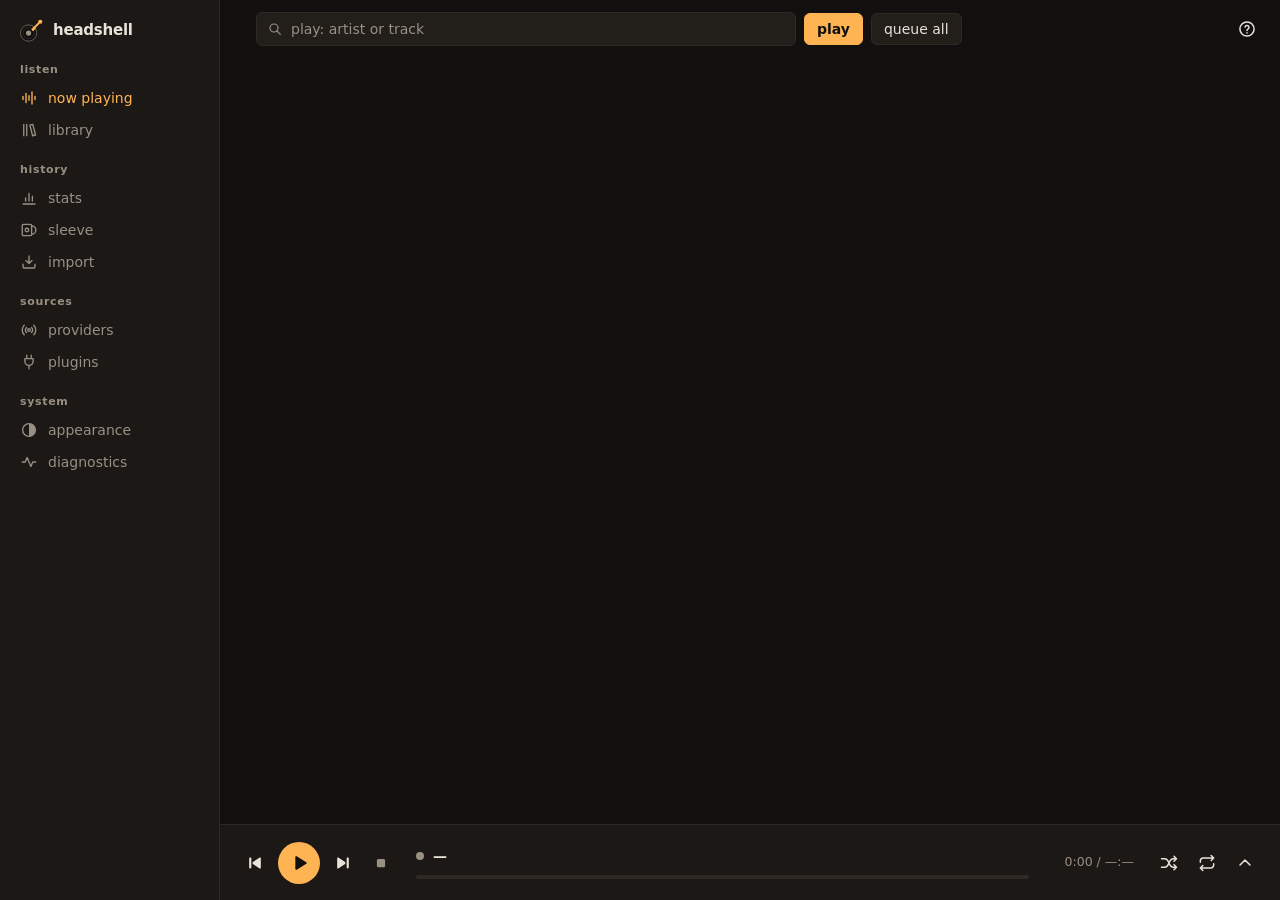
==== crates/headshell/ui/index.html @ f89d3288 "D-080: play from a chosen provider, suggestions while typing, a menu for every song Only local files" ====
<!doctype html>
<html lang="en">
  <head>
    <meta charset="utf-8" />
    <meta name="viewport" content="width=device-width, initial-scale=1" />
    <title>headshell</title>
    <link rel="stylesheet" href="style.css" />
    <!-- The selected theme's CSS is written here (app.js). It comes **after**
         `style.css` so that its `:root` tokens override those. If empty, the
         default theme applies. -->
    <style id="themeCss"></style>
  </head>
  <!-- D-037/2: the class names here are **part of the contract**. A theme
       can target them; they are not renamed without notice. Adding a new
       class is free; removing an existing one or changing its meaning bumps
       the `api` version (see the `style.css` header, `src/theme.rs`).
       D-072's new skeleton did not remove a single contract class or change
       its meaning. Names and text are both in English (D-036, D-073). -->
  <body class="app">
    <!-- The icon set. Drawings, not emoji: emoji are drawn with the engine's
         colour font and do not take the theme's colour (⏯ was orange in the
         light theme too). The icons are painted with `currentColor`;
         `ui_contract.rs` checks that every icon used is defined here. -->
    <svg class="sprite" aria-hidden="true" focusable="false">
      <symbol id="i-play" viewBox="0 0 24 24">
        <path fill="currentColor" stroke="none" d="M8 5.6v12.8a1 1 0 0 0 1.52.85l10.4-6.4a1 1 0 0 0 0-1.7L9.52 4.75A1 1 0 0 0 8 5.6z" />
      </symbol>
      <symbol id="i-pause" viewBox="0 0 24 24">
        <rect fill="currentColor" stroke="none" x="6.5" y="5" width="4" height="14" rx="1.2" />
        <rect fill="currentColor" stroke="none" x="13.5" y="5" width="4" height="14" rx="1.2" />
      </symbol>
      <symbol id="i-prev" viewBox="0 0 24 24">
        <rect fill="currentColor" stroke="none" x="5" y="5.5" width="2.6" height="13" rx="1" />
        <path fill="currentColor" stroke="none" d="M19 6.3v11.4a.9.9 0 0 1-1.38.76L9.9 13.6a1.9 1.9 0 0 1 0-3.2l7.72-4.86A.9.9 0 0 1 19 6.3z" />
      </symbol>
      <symbol id="i-next" viewBox="0 0 24 24">
        <rect fill="currentColor" stroke="none" x="16.4" y="5.5" width="2.6" height="13" rx="1" />
        <path fill="currentColor" stroke="none" d="M5 6.3v11.4a.9.9 0 0 0 1.38.76l7.72-4.86a1.9 1.9 0 0 0 0-3.2L6.38 5.54A.9.9 0 0 0 5 6.3z" />
      </symbol>
      <symbol id="i-stop" viewBox="0 0 24 24">
        <rect fill="currentColor" stroke="none" x="6.5" y="6.5" width="11" height="11" rx="2" />
      </symbol>
      <symbol id="i-shuffle" viewBox="0 0 24 24">
        <path d="M3 7h4c1.7 0 2.7.9 3.6 2.3l2.8 5.4c.9 1.4 1.9 2.3 3.6 2.3H21M3 17h4c1.7 0 2.7-.9 3.6-2.3l2.8-5.4c.9-1.4 1.9-2.3 3.6-2.3H21M18 4l3 3-3 3M18 14l3 3-3 3" />
      </symbol>
      <symbol id="i-repeat" viewBox="0 0 24 24">
        <path d="M4 11V9.5A3.5 3.5 0 0 1 7.5 6H20M17 3l3 3-3 3M20 13v1.5a3.5 3.5 0 0 1-3.5 3.5H4M7 21l-3-3 3-3" />
      </symbol>
      <symbol id="i-repeat-one" viewBox="0 0 24 24">
        <path d="M4 11V9.5A3.5 3.5 0 0 1 7.5 6H20M17 3l3 3-3 3M20 13v1.5a3.5 3.5 0 0 1-3.5 3.5H4M7 21l-3-3 3-3M11 10.4l1.4-1.1v5.4" />
      </symbol>
      <symbol id="i-search" viewBox="0 0 24 24">
        <circle cx="10.5" cy="10.5" r="6" />
        <path d="m15 15 5 5" />
      </symbol>
      <symbol id="i-now" viewBox="0 0 24 24">
        <path d="M4 10v4M8 6v12M12 9v6M16 4v16M20 10v4" />
      </symbol>
      <symbol id="i-library" viewBox="0 0 24 24">
        <path d="M5 4.5v15M9 4.5v15M13.2 5.4l3.9-1 3.6 14.3-3.9 1z" />
      </symbol>
      <symbol id="i-stats" viewBox="0 0 24 24">
        <path d="M4 20h16M7.5 16v-4M12 16V6M16.5 16V9.5" />
      </symbol>
      <symbol id="i-sleeve" viewBox="0 0 24 24">
        <rect x="3" y="4.5" width="12.5" height="15" rx="1.5" />
        <path d="M15.5 6.4a5.6 5.6 0 0 1 0 11.2" />
        <circle cx="9.25" cy="12" r="2.4" />
      </symbol>
      <symbol id="i-import" viewBox="0 0 24 24">
        <path d="M12 4v10M8 10l4 4 4-4M4 15v2.5A2.5 2.5 0 0 0 6.5 20h11a2.5 2.5 0 0 0 2.5-2.5V15" />
      </symbol>
      <symbol id="i-providers" viewBox="0 0 24 24">
        <circle cx="12" cy="12" r="1.8" />
        <path d="M8.6 15.4a4.8 4.8 0 0 1 0-6.8M15.4 8.6a4.8 4.8 0 0 1 0 6.8M5.6 18.4a9 9 0 0 1 0-12.8M18.4 5.6a9 9 0 0 1 0 12.8" />
      </symbol>
      <symbol id="i-plugins" viewBox="0 0 24 24">
        <path d="M9 3v4.5M15 3v4.5M6.5 7.5h11V11a5.5 5.5 0 0 1-11 0zM12 16.5V21" />
      </symbol>
      <symbol id="i-theme" viewBox="0 0 24 24">
        <circle cx="12" cy="12" r="8.5" />
        <path fill="currentColor" stroke="none" d="M12 3.5a8.5 8.5 0 0 1 0 17z" />
      </symbol>
      <symbol id="i-diag" viewBox="0 0 24 24">
        <path d="M3 12h4l2.5-6 5 12 2.5-6h4" />
      </symbol>
      <symbol id="i-help" viewBox="0 0 24 24">
        <circle cx="12" cy="12" r="8.5" />
        <path d="M9.7 9.5a2.4 2.4 0 0 1 4.7.6c0 1.6-2.4 2.1-2.4 3.8M12 16.6v.3" />
      </symbol>
      <symbol id="i-close" viewBox="0 0 24 24">
        <path d="M6.5 6.5l11 11M17.5 6.5l-11 11" />
      </symbol>
      <symbol id="i-chevron" viewBox="0 0 24 24">
        <path d="M6 14.5l6-6 6 6" />
      </symbol>
      <symbol id="i-copy" viewBox="0 0 24 24">
        <rect x="8.5" y="8.5" width="11" height="11" rx="2" />
        <path d="M15.5 8.5V6.5a2 2 0 0 0-2-2h-7a2 2 0 0 0-2 2v7a2 2 0 0 0 2 2h2" />
      </symbol>
      <symbol id="i-check" viewBox="0 0 24 24">
        <path d="m5 12.5 4.5 4.5L19 7.5" />
      </symbol>
      <symbol id="i-refresh" viewBox="0 0 24 24">
        <path d="M19.5 12a7.5 7.5 0 1 1-2.2-5.3M19.5 4v4.5H15" />
      </symbol>
      <symbol id="i-expand" viewBox="0 0 24 24">
        <path d="M14 4h6v6M20 4l-6.5 6.5M10 20H4v-6M4 20l6.5-6.5" />
      </symbol>
      <symbol id="i-collapse" viewBox="0 0 24 24">
        <path d="M19.5 9.5h-5v-5M14.5 9.5 20.5 3.5M4.5 14.5h5v5M9.5 14.5 3.5 20.5" />
      </symbol>
      <symbol id="i-archive" viewBox="0 0 24 24">
        <rect x="3.5" y="4.5" width="17" height="4" rx="1" />
        <path d="M5 8.5v9.5A1.5 1.5 0 0 0 6.5 19.5h11A1.5 1.5 0 0 0 19 18V8.5M10 12.5h4" />
      </symbol>
    </svg>

    <!-- ————————————————— sidebar
         The groups are the layers of the listening identity: playing,
         history, where the sound comes from, the app itself. A new
         capability is not a new flat tab but a new row in a group (Phase 4's
         rooms go under "listen"). -->
    <nav class="sidebar" aria-label="sections">
      <div class="brand">
        <!-- A simplified form of the app icon (`icons/icon.svg`): a record and
             a tonearm. The parts take the theme's colour. -->
        <svg class="brand-mark" viewBox="0 0 32 32" aria-hidden="true">
          <circle class="brand-disc" cx="13" cy="18.5" r="10" />
          <circle class="brand-groove" cx="13" cy="18.5" r="6.8" />
          <circle class="brand-label" cx="13" cy="18.5" r="3.2" />
          <path class="brand-arm" d="M27.2 4.8 20 12" />
          <circle class="brand-pivot" cx="27.4" cy="4.6" r="2.6" />
          <rect class="brand-head" x="17.6" y="10.6" width="3.2" height="5.4" rx="1" transform="rotate(45 19.2 13.3)" />
        </svg>
        <span class="brand-word">headshell</span>
      </div>

      <div id="navList" class="nav-list">
        <span id="navPill" class="nav-pill" aria-hidden="true" hidden></span>

        <div class="nav-group" role="group" aria-labelledby="navGroupListen">
          <p id="navGroupListen" class="nav-group-title">listen</p>
          <button class="nav" data-panel="now" aria-current="true" title="now playing (Ctrl+1)">
            <svg class="icon" aria-hidden="true"><use href="#i-now" /></svg><span class="nav-label">now playing</span>
          </button>
          <button class="nav" data-panel="library" title="library (Ctrl+2)">
            <svg class="icon" aria-hidden="true"><use href="#i-library" /></svg><span class="nav-label">library</span>
          </button>
        </div>

        <div class="nav-group" role="group" aria-labelledby="navGroupHistory">
          <p id="navGroupHistory" class="nav-group-title">history</p>
          <button class="nav" data-panel="stats" title="stats (Ctrl+3)">
            <svg class="icon" aria-hidden="true"><use href="#i-stats" /></svg><span class="nav-label">stats</span>
          </button>
          <button class="nav" data-panel="sleeve" title="sleeve card (Ctrl+4)">
            <svg class="icon" aria-hidden="true"><use href="#i-sleeve" /></svg><span class="nav-label">sleeve</span>
          </button>
          <button class="nav" data-panel="import" title="import (Ctrl+5)">
            <svg class="icon" aria-hidden="true"><use href="#i-import" /></svg><span class="nav-label">import</span>
          </button>
        </div>

        <div class="nav-group" role="group" aria-labelledby="navGroupSources">
          <p id="navGroupSources" class="nav-group-title">sources</p>
          <button class="nav" data-panel="providers" title="providers (Ctrl+6)">
            <svg class="icon" aria-hidden="true"><use href="#i-providers" /></svg><span class="nav-label">providers</span>
          </button>
          <button class="nav" data-panel="plugins" title="plugins (Ctrl+7)">
            <svg class="icon" aria-hidden="true"><use href="#i-plugins" /></svg><span class="nav-label">plugins</span>
            <span id="navPluginBadge" class="nav-badge" hidden></span>
          </button>
        </div>

        <div class="nav-group" role="group" aria-labelledby="navGroupSystem">
          <p id="navGroupSystem" class="nav-group-title">system</p>
          <button class="nav" data-panel="theme" title="appearance (Ctrl+8)">
            <svg class="icon" aria-hidden="true"><use href="#i-theme" /></svg><span class="nav-label">appearance</span>
          </button>
          <button class="nav" data-panel="diag" title="diagnostics (Ctrl+9)">
            <svg class="icon" aria-hidden="true"><use href="#i-diag" /></svg><span class="nav-label">diagnostics</span>
          </button>
        </div>
      </div>

      <p class="sidebar-foot"><span id="appVersion"></span></p>
    </nav>

    <div id="mainColumn" class="main">
      <header class="topbar">
        <form id="playForm" class="play-form" role="search">
          <label class="field">
            <svg class="icon" aria-hidden="true"><use href="#i-search" /></svg>
            <input
              id="playQuery"
              type="search"
              role="combobox"
              placeholder="play: artist or track"
              aria-label="track or artist to play"
              aria-autocomplete="list"
              aria-expanded="false"
              aria-controls="suggest"
              autocomplete="off"
              spellcheck="false"
            />
          </label>
          <button type="submit" class="primary">play</button>
          <button id="btnPlayAll" type="button" title="queue every matching track (Shift+Enter)">queue all</button>
          <!-- What the play box offers while it is typed in (D-080): the
               chosen provider's tracks whose title begins with the text, then
               the artists, then the rest; when it has nothing, the others'
               answers under their names. Filled by `app.js`. -->
          <div id="suggest" class="suggest" role="listbox" aria-label="suggestions" hidden></div>
        </form>
        <span id="busy" class="busy" role="status" hidden></span>
        <button id="btnHelp" class="icon-button" type="button" title="keyboard shortcuts (?)" aria-label="keyboard shortcuts">
          <svg class="icon" aria-hidden="true"><use href="#i-help" /></svg>
        </button>
      </header>

      <main id="content" class="content">
        <!-- ————————————————— library -->
        <section id="panel-library" class="panel" aria-labelledby="titleLibrary" hidden>
          <header class="panel-head">
            <h1 id="titleLibrary" class="panel-title">library</h1>
            <p class="panel-lede">
              Searches your listening history: imported exports and what was played here. The
              count is the number of counted listens — the same calculation as in the stats.
            </p>
          </header>
          <form id="searchForm" class="row">
            <label class="field grow">
              <svg class="icon" aria-hidden="true"><use href="#i-search" /></svg>
              <input
                id="searchQuery"
                type="search"
                placeholder="artist, track, album"
                aria-label="search the library"
                autocomplete="off"
              />
            </label>
            <button type="submit">search</button>
            <button id="btnSearchPlayAll" type="button" hidden>queue all</button>
          </form>
          <p id="searchIdle" class="empty">Type an artist, a track or an album and press Enter.</p>
          <p id="searchCount" class="hint" hidden></p>
          <table id="searchResult" class="table" hidden>
            <thead>
              <tr>
                <th>track</th>
                <th>artist</th>
                <th>album</th>
                <th class="num">listens</th>
                <th class="num">time</th>
                <th><span class="visually-hidden">action</span></th>
              </tr>
            </thead>
            <tbody></tbody>
          </table>
          <p id="searchEmpty" class="empty" hidden></p>
        </section>

        <!-- ————————————————— stats -->
        <section id="panel-stats" class="panel" aria-labelledby="titleStats" hidden>
          <header class="panel-head">
            <h1 id="titleStats" class="panel-title">stats</h1>
            <p class="panel-lede">
              All computed from raw listen records. Clicking a year's bar narrows it down to
              that year.
            </p>
            <div class="panel-actions">
              <label class="inline-label">rows
                <select id="statsTop" aria-label="how many rows in lists">
                  <option value="10">10</option>
                  <option value="25">25</option>
                  <option value="50">50</option>
                  <option value="100">100</option>
                </select>
              </label>
              <button id="btnStatsRefresh" type="button" title="recompute">
                <svg class="icon" aria-hidden="true"><use href="#i-refresh" /></svg><span>refresh</span>
              </button>
            </div>
          </header>

          <p id="statsScope" class="scope"></p>
          <div id="statsSummary" class="summary"></div>
          <p id="statsEmpty" class="empty" hidden>
            No listens to count. First give an export archive in <b>import</b>, or play
            something.
          </p>
          <p id="statsNotes" class="hint"></p>

          <div id="statsYearsBlock" hidden>
            <h2 class="section-title">by year</h2>
            <div id="statsYears" class="years" role="group" aria-label="year selection"></div>
          </div>

          <div id="statsLists" class="two-col">
            <div>
              <h3>artists</h3>
              <ol id="statsArtists" class="ranking"></ol>
            </div>
            <div>
              <h3>tracks</h3>
              <ol id="statsTracks" class="ranking"></ol>
            </div>
            <div>
              <h3>albums</h3>
              <ol id="statsAlbums" class="ranking"></ol>
            </div>
          </div>
        </section>

        <!-- ————————————————— sleeve (Phase 0.5)
             It used to live under the statistics. The project's distribution
             hook (D-004) deserves a row of its own. -->
        <section id="panel-sleeve" class="panel" aria-labelledby="titleSleeve" hidden>
          <header class="panel-head">
            <h1 id="titleSleeve" class="panel-title">sleeve</h1>
            <p class="panel-lede">
              A shareable listening card — with all of your history, which the provider's
              12-month year-end card cannot see.
            </p>
          </header>
          <form id="sleeveForm" class="row">
            <label class="inline-label">year
              <input id="sleeveYear" type="number" min="1900" max="2999" placeholder="all" />
            </label>
            <div class="segmented" role="radiogroup" aria-label="format">
              <span class="segmented-thumb" aria-hidden="true"></span>
              <button type="button" role="radio" class="segment" data-format="square" aria-checked="true">square</button>
              <button type="button" role="radio" class="segment" data-format="story" aria-checked="false">story</button>
            </div>
            <button type="submit">preview</button>
            <button id="btnSleeveSave" type="button" class="primary" disabled>save as…</button>
          </form>
          <div id="sleeveStage" class="card-stage">
            <div id="sleevePreview" class="card-preview" hidden></div>
            <p id="sleeveEmpty" class="empty">Press <b>preview</b> to see the card.</p>
          </div>
          <p class="hint">
            The core's own renderer produces the card; the saved file is the same as what
            you see on screen. The extension decides the format: <code>.png</code> or <code>.svg</code>.
          </p>
        </section>

        <!-- ————————————————— import -->
        <section id="panel-import" class="panel" aria-labelledby="titleImport" hidden>
          <header class="panel-head">
            <h1 id="titleImport" class="panel-title">import</h1>
            <p class="panel-lede">
              History comes not from an API but <b>from export files</b> — the right to data portability
              cannot be restricted by terms of service. Giving the same archive twice does no
              harm — duplicate records are counted and skipped.
            </p>
          </header>
          <div id="dropzone" class="dropzone">
            <svg class="dropzone-icon" aria-hidden="true"><use href="#i-archive" /></svg>
            <p class="dropzone-title">Drop the export archive onto the window</p>
            <p class="hint">
              a zip or an extracted directory · today Spotify's export can be read (extended
              streaming history and account data)
            </p>
            <form id="importForm" class="row">
              <input
                id="importPath"
                type="text"
                class="grow"
                placeholder="/path/my_spotify_data.zip"
                aria-label="path of the export archive"
              />
              <button id="btnImportPick" type="button">choose a file…</button>
              <button type="submit" class="primary">import</button>
            </form>
          </div>

          <div id="importReport" hidden>
            <h2 class="section-title">last import</h2>
            <p id="importSource" class="scope"></p>
            <div id="importSummary" class="summary"></div>
            <h3>identity chain</h3>
            <div id="importChain" class="chain"></div>
            <p id="importSkipped" class="hint" hidden></p>
            <details id="importRaw" class="fold">
              <summary>raw report</summary>
              <pre id="importResult" class="block"></pre>
            </details>
          </div>
        </section>

        <!-- ————————————————— providers -->
        <section id="panel-providers" class="panel" aria-labelledby="titleProviders" hidden>
          <header class="panel-head">
            <h1 id="titleProviders" class="panel-title">providers</h1>
            <p class="panel-lede">
              Where the sound comes from. They all play into the same queue, and every play is
              written to the same history.
            </p>
            <div class="panel-actions">
              <button id="btnScanStale" type="button">scan only if changed</button>
              <button id="btnScan" type="button">scan</button>
            </div>
          </header>

          <!-- Where the play box searches first (D-080); the others are asked
               only when it finds nothing. -->
          <div class="card play-from">
            <h2 class="section-title">play from</h2>
            <p class="hint">
              The play box and its suggestions search here first; the others are asked only when
              nothing is found here, and their results are named.
            </p>
            <div id="playFromList" class="play-from-list" role="radiogroup" aria-label="play from">
              <span id="playFromPill" class="play-from-pill" aria-hidden="true" hidden></span>
            </div>
            <p id="playFromMissing" class="warn-note" hidden></p>
          </div>

          <div class="card">
            <h2 class="section-title">local directories</h2>
            <ul id="musicDirs" class="paths"></ul>
            <p class="hint">
              <code>HEADSHELL_MUSIC_DIRS</code> (an environment variable) sets them. Files re-tagged in
              place are only picked up when a plain <b>scan</b> runs.
            </p>
          </div>

          <h2 class="section-title">registered providers</h2>
          <table id="providerTable" class="table">
            <thead>
              <tr><th>name</th><th>capabilities</th><th>state</th><th><span class="visually-hidden">action</span></th></tr>
            </thead>
            <tbody></tbody>
          </table>
          <p id="providerEmpty" class="empty" hidden>
            No registered providers. Set <code>HEADSHELL_MUSIC_DIRS</code> for local files,
            add a server below for a remote library, or install a plugin from the <b>plugins</b>
            catalog.
          </p>

          <h2 class="section-title">servers</h2>
          <table id="serverTable" class="table">
            <thead>
              <tr><th>name</th><th>type</th><th>address</th><th>user</th><th><span class="visually-hidden">action</span></th></tr>
            </thead>
            <tbody></tbody>
          </table>
          <p id="serverEmpty" class="empty" hidden>No registered servers.</p>

          <details class="fold">
            <summary>add a server</summary>
            <form id="serverForm" class="grid">
              <label>type
                <select id="serverKind">
                  <option value="subsonic">subsonic</option>
                  <option value="jellyfin">jellyfin</option>
                </select>
              </label>
              <label>address <input id="serverUrl" type="url" placeholder="https://music.home" required /></label>
              <label>user <input id="serverUser" type="text" required /></label>
              <label>password <input id="serverPassword" type="password" /></label>
              <label>api key (jellyfin) <input id="serverApiKey" type="password" /></label>
              <label>name (derived from the address if empty) <input id="serverName" type="text" /></label>
              <label class="check"><input id="serverVerify" type="checkbox" checked /> connect and verify before saving</label>
              <button type="submit" class="primary">add</button>
            </form>
          </details>
        </section>

        <!-- ————————————————— plugins (Phase 2, D-069, D-071) -->
        <section id="panel-plugins" class="panel" aria-labelledby="titlePlugins" hidden>
          <header class="panel-head">
            <h1 id="titlePlugins" class="panel-title">plugins</h1>
            <p class="panel-lede">
              Written in JavaScript and run in the engine inside the app; you do not need to
              install any runtime.
            </p>
          </header>

          <div class="segmented tabs" role="tablist" aria-label="plugin view">
            <span class="segmented-thumb" aria-hidden="true"></span>
            <button id="tabInstalled" type="button" role="tab" class="segment" aria-selected="true" aria-controls="pluginsInstalled">installed</button>
            <button id="tabCatalog" type="button" role="tab" class="segment" aria-selected="false" aria-controls="pluginsCatalog">catalog</button>
            <button id="tabSecrets" type="button" role="tab" class="segment" aria-selected="false" aria-controls="pluginsSecrets">secrets</button>
          </div>

          <div id="pluginsInstalled" class="tab-panel" role="tabpanel" aria-labelledby="tabInstalled">
            <div class="row">
              <button id="btnPluginReload" type="button">
                <svg class="icon" aria-hidden="true"><use href="#i-refresh" /></svg><span>refresh the list</span>
              </button>
              <span id="pluginSummary" class="hint"></span>
            </div>
            <p id="pluginEnforce" class="warn-note" hidden>
              <b>Permissions are not enforced.</b> The listed permissions are the ones the plugin <i>declares</i>
              — the core does not technically restrict them (D-040). Consent is given to
              plugins you trust.
            </p>
            <p id="pluginEnforced" class="note" hidden>
              <b>Permissions are enforced.</b> The plugin can only connect to the hosts it declares
              and cannot access the file system (D-069). The tools on the <b>engine</b> line
              (like yt-dlp) are separate programs and are outside this boundary.
            </p>
            <ul id="pluginList" class="plugins"></ul>
            <p id="pluginEmpty" class="empty" hidden>
              No plugins installed. You can install them from the <b>catalog</b>. A plugin installed by hand
              goes into the <code>plugins/</code> folder of the data directory; its path is in the environment block under
              <b>diagnostics</b>.
            </p>
          </div>

          <div id="pluginsCatalog" class="tab-panel" role="tabpanel" aria-labelledby="tabCatalog" hidden>
            <p class="note">
              Plugins come from the <code>headshell/plugins</code> repository. The catalog is only read when you
              ask; every file is verified with its sha256, and an installed plugin <b>awaits
              consent</b>. An update never overwrites a plugin installed or changed
              by hand.
            </p>
            <div class="row">
              <button id="btnCatalogLoad" type="button" class="primary">fetch the catalog</button>
              <button id="btnCatalogUpdateAll" type="button">update all</button>
              <span id="catalogSummary" class="hint"></span>
            </div>
            <p id="catalogDelisted" class="warn-note" hidden></p>
            <ul id="catalogList" class="plugins"></ul>
          </div>

          <div id="pluginsSecrets" class="tab-panel" role="tabpanel" aria-labelledby="tabSecrets" hidden>
            <p class="note">
              Keys used by the plugins and the core (API keys, tokens, cookies).
              The list only carries <b>names</b> — values are never read back (D-042).
              The namespace is the plugin's name (<code>ytmusic</code>) or a link of the core
              (<code>identity:acoustid</code>).
            </p>
            <table id="secretTable" class="table">
              <thead>
                <tr><th>namespace</th><th>key</th><th><span class="visually-hidden">action</span></th></tr>
              </thead>
              <tbody></tbody>
            </table>
            <p id="secretEmpty" class="empty" hidden>No secrets stored.</p>
            <form id="secretForm" class="row">
              <input id="secretNamespace" type="text" placeholder="namespace (e.g. identity:acoustid)" aria-label="secret namespace" required />
              <input id="secretKey" type="text" placeholder="key (e.g. api_key)" aria-label="secret key" required />
              <input id="secretValue" type="password" placeholder="value" aria-label="secret value" required />
              <button type="submit" class="primary">save</button>
            </form>
          </div>
        </section>

        <!-- ————————————————— appearance -->
        <section id="panel-theme" class="panel" aria-labelledby="titleTheme" hidden>
          <header class="panel-head">
            <h1 id="titleTheme" class="panel-title">appearance</h1>
            <p class="panel-lede">
              Themes only change the look: colour, corner radius, motion duration. They
              cannot access data or run scripts.
            </p>
            <div class="panel-actions">
              <button id="btnThemeReload" type="button">
                <svg class="icon" aria-hidden="true"><use href="#i-refresh" /></svg><span>refresh the list</span>
              </button>
            </div>
          </header>

          <ul id="themeList" class="themes"></ul>

          <h2 class="section-title">writing a theme</h2>
          <p class="hint">
            A theme is a directory with <b>theme.json</b> and <b>theme.css</b> in it. Put it in the path
            below and press <b>refresh the list</b> — no need to close the app. The
            guaranteed surface is only <b>:root</b> and its <b>--headshell-*</b> tokens; themes that go
            beyond it are loaded, but flagged <i>extended</i> in the list.
          </p>
          <pre id="themeDir" class="block"></pre>

          <h2 class="section-title">themes that could not be loaded</h2>
          <ul id="themeRejected" class="rejected"></ul>
          <p id="themeRejectedEmpty" class="empty">No rejected themes.</p>
        </section>

        <!-- ————————————————— diagnostics -->
        <section id="panel-diag" class="panel" aria-labelledby="titleDiag" hidden>
          <header class="panel-head">
            <h1 id="titleDiag" class="panel-title">diagnostics</h1>
            <p class="panel-lede">
              When something goes wrong, this is where you see at which stage it stopped. When
              reporting a problem, paste the last run's block as it is.
            </p>
          </header>

          <h2 class="section-title">last run</h2>
          <div class="row">
            <button id="btnDiag" type="button">
              <svg class="icon" aria-hidden="true"><use href="#i-refresh" /></svg><span>refresh</span>
            </button>
            <button id="btnDiagCopy" type="button" hidden>
              <svg class="icon" aria-hidden="true"><use href="#i-copy" /></svg><span>copy to the clipboard</span>
            </button>
          </div>
          <pre id="diagResult" class="block" hidden></pre>
          <details id="diagRawFold" class="fold" hidden>
            <summary>JSON</summary>
            <pre id="diagRaw" class="block"></pre>
          </details>

          <h2 class="section-title">environment</h2>
          <pre id="envBlock" class="block"></pre>

          <h2 class="section-title">identity resolution</h2>
          <form id="resolveForm" class="row">
            <input
              id="resolveQuery"
              type="text"
              class="grow"
              placeholder="Artist - Title"
              aria-label="track to resolve"
            />
            <button type="submit">resolve</button>
          </form>
          <p class="hint">
            Shows which link gave a track its canonical identity: ISRC → MBID →
            fuzzy → fingerprint. It only goes online when the app was started with
            <code>HEADSHELL_ONLINE=1</code> — the CLI's <code>--online</code>.
          </p>
          <div id="resolveCard" class="card" hidden>
            <dl id="resolveFacts" class="facts-list"></dl>
            <details class="fold">
              <summary>JSON</summary>
              <pre id="resolveResult" class="block"></pre>
            </details>
          </div>
        </section>
      </main>

      <!-- ————————————————— now playing (D-075)
           Not a section of the scrolling content but a sheet over it: it rises
           out of the player bar and goes back into it, so the section under
           it keeps its place and its scroll. A click on the player bar, a drag
           on the bar or on the sheet, the sidebar row and Ctrl+1 all move the
           same sheet. -->
      <div id="nowScrim" class="now-scrim" aria-hidden="true" hidden></div>
      <section id="panel-now" class="panel now-sheet" aria-labelledby="titleNow" hidden>
        <div class="now-sheet-head">
          <h1 id="titleNow" class="visually-hidden">now playing</h1>
          <button id="btnNowGrabber" class="grabber" type="button" title="close (Esc)" aria-label="close now playing"></button>
        </div>

        <div id="nowView" class="now-view" hidden>
          <div class="now-hero">
            <div id="nowCard" class="now-card" hidden>
              <!-- The record turns while playing, and the arm follows the
                   position from the outer groove to the inner one — the same
                   estimate as the progress bar. The album's cover, when there
                   is one, is the record's label (D-076): a larger round label
                   that turns with the record. Without one the plain label
                   stays. -->
              <div class="turntable" aria-hidden="true">
                <span class="platter"></span>
                <span class="record">
                  <svg viewBox="0 0 100 100">
                    <defs>
                      <clipPath id="recordCoverClip"><circle cx="50" cy="50" r="23" /></clipPath>
                    </defs>
                    <circle class="record-vinyl" cx="50" cy="50" r="49.5" />
                    <circle class="record-groove" cx="50" cy="50" r="45" />
                    <circle class="record-groove" cx="50" cy="50" r="40" />
                    <circle class="record-groove faint" cx="50" cy="50" r="35.5" />
                    <circle class="record-groove" cx="50" cy="50" r="31" />
                    <circle class="record-groove faint" cx="50" cy="50" r="26.5" />
                    <circle class="record-label" cx="50" cy="50" r="17" />
                    <path class="record-label-shade" d="M50 33a17 17 0 0 1 0 34z" />
                    <g id="nowCover" class="record-cover" hidden>
                      <image
                        id="nowCoverImage"
                        x="27"
                        y="27"
                        width="46"
                        height="46"
                        preserveAspectRatio="xMidYMid slice"
                        clip-path="url(#recordCoverClip)"
                      />
                      <circle class="record-cover-edge" cx="50" cy="50" r="23" />
                    </g>
                    <circle class="record-hole" cx="50" cy="50" r="1.5" />
                  </svg>
                </span>
                <span class="record-sheen"></span>
                <span id="nowArm" class="tonearm">
                  <svg viewBox="0 0 100 100">
                    <rect class="arm-weight" x="80.6" y="2.6" width="6.8" height="8" rx="1.4" />
                    <circle class="arm-base" cx="84" cy="16" r="6.4" />
                    <path class="arm-rod" d="M84 10.6V70" />
                    <!-- The headshell, turned towards the spindle; the stylus is
                         at its tip (80.9/79.5 once turned). -->
                    <g transform="rotate(18 84 70)">
                      <path class="arm-head" d="M82.3 68.8h3.4l1.1 10.4a1.2 1.2 0 0 1-1.2 1.3h-3.2a1.2 1.2 0 0 1-1.2-1.3z" />
                      <path class="arm-lift" d="M86.2 71.4l4-1.4" />
                      <rect class="arm-cartridge" x="82.9" y="76.4" width="2.2" height="3.4" rx="0.5" />
                    </g>
                    <circle class="arm-pivot" cx="84" cy="16" r="2.4" />
                  </svg>
                </span>
              </div>
              <div class="now-meta">
                <p id="nowCardState" class="kicker"></p>
                <h2 id="nowCardTitle" class="now-card-title">—</h2>
                <p id="nowCardArtist" class="now-card-artist"></p>
                <p class="facts">
                  <span id="nowCardSource" class="chip"></span>
                  <span id="nowCardDuration"></span>
                </p>
              </div>
            </div>
          </div>

          <div class="now-side">
            <!-- Up next, or the lyrics (D-078) — the reference's tabs. The
                 lyrics view being on screen is the user asking for lyrics:
                 only then are a local file's and a server's looked up
                 online. The button beside the tabs grows them to the whole
                 sheet. -->
            <div class="now-tabs">
              <div id="nowTabs" class="segmented tabs" role="tablist" aria-label="beside the record">
                <span class="segmented-thumb" aria-hidden="true"></span>
                <button id="tabQueue" type="button" role="tab" class="segment" aria-selected="true" aria-controls="queuePanel">up next<span id="queueCount" class="count"></span></button>
                <button id="tabLyrics" type="button" role="tab" class="segment" aria-selected="false" aria-controls="lyricsHome">lyrics</button>
              </div>
              <button id="btnLyricsExpand" class="icon-button subtle" type="button" title="lyrics on the whole sheet" aria-label="lyrics on the whole sheet" hidden>
                <svg class="icon" aria-hidden="true"><use href="#i-expand" /></svg>
              </button>
            </div>
            <div id="queuePanel" class="now-panel" role="tabpanel" aria-labelledby="tabQueue">
              <!-- What the covers could not do, and why (K9): "not looked up"
                   and "not found" are different answers. -->
              <p id="coverNote" class="cover-note" hidden></p>
              <ol id="queue" class="queue"></ol>
            </div>
            <div id="lyricsHome" class="now-panel" role="tabpanel" aria-labelledby="tabLyrics" hidden>
              <!-- One lyrics panel: here beside the record, or moved into the
                   whole-sheet view below. Its lines are the core's; the line
                   being sung is estimated from the anchor, as the progress
                   bar is (`lyrics.js`). -->
              <section id="lyricsPanel" class="lyrics-panel" aria-label="lyrics">
                <p id="lyricsNote" class="lyrics-note" hidden></p>
                <div id="lyricsScroll" class="lyrics-scroll" tabindex="0">
                  <ol id="lyricsLines" class="lyrics"></ol>
                </div>
                <div class="lyrics-foot">
                  <p id="lyricsSource" class="lyrics-source"></p>
                  <div id="lyricsShift" class="lyrics-shift" role="group" aria-label="shift the lyrics" hidden>
                    <button id="btnShiftSooner" type="button" title="the lines 0.5 s sooner">sooner</button>
                    <button id="btnShiftReset" type="button" class="shift-value" title="back to the lyrics' own timing">on time</button>
                    <button id="btnShiftLater" type="button" title="the lines 0.5 s later">later</button>
                  </div>
                </div>
              </section>
            </div>
          </div>
        </div>

        <!-- The lyrics on the whole sheet (D-078). It grows out of the lyrics
             column and goes back into it; the record and the queue fade
             behind it. The lyrics panel itself moves in here — one panel,
             one scroll position, one set of lines. -->
        <div id="lyricsFull" class="lyrics-full" hidden>
          <header class="lyrics-full-head">
            <span id="lyricsFullRecord" class="mini-record" aria-hidden="true">
              <img id="lyricsFullCover" alt="" hidden />
            </span>
            <span class="lyrics-full-track">
              <strong id="lyricsFullTitle"></strong>
              <span id="lyricsFullArtist"></span>
            </span>
            <button id="btnLyricsCollapse" class="icon-button subtle" type="button" title="back beside the record (Esc)" aria-label="back beside the record">
              <svg class="icon" aria-hidden="true"><use href="#i-collapse" /></svg>
            </button>
          </header>
          <div id="lyricsFullBody" class="lyrics-full-body"></div>
        </div>

        <!-- An empty queue is not an error but a beginning. Saying what the user
             should do, and in which order, is this place's job. -->
        <div id="nowEmpty" class="now-empty">
          <div id="onboarding" class="onboarding">
            <h2 class="onboarding-title">getting started</h2>
            <ol class="steps">
              <li class="step">
                <span class="step-no" aria-hidden="true">1</span>
                <span class="step-text">
                  <b>Set up a music source.</b>
                  Local directories are set with <code>HEADSHELL_MUSIC_DIRS</code> and a remote
                  library (Subsonic, Jellyfin) is added under providers; for SoundCloud or
                  YouTube Music, install a plugin from the catalog.
                </span>
                <span class="step-actions">
                  <button class="go" type="button" data-go="providers">providers</button>
                  <button class="go" type="button" data-go="plugins">catalog</button>
                </span>
              </li>
              <li class="step">
                <span class="step-no" aria-hidden="true">2</span>
                <span class="step-text">
                  <b>Import your history.</b>
                  An export archive fills the statistics and the sleeve card. Today
                  Spotify's export can be read.
                </span>
                <span class="step-actions">
                  <button class="go" type="button" data-go="import">import</button>
                </span>
              </li>
              <li class="step">
                <span class="step-no" aria-hidden="true">3</span>
                <span class="step-text">
                  <b>Play.</b>
                  Type an artist or a track in the box above and press Enter; to queue every
                  matching track, press Shift+Enter.
                </span>
                <span class="step-actions">
                  <button class="go" type="button" data-go="focus-play">play box</button>
                </span>
              </li>
            </ol>
            <p class="hint">
              If there is no sound or nothing can be found, <b>diagnostics</b> shows at which
              stage the last run stopped.
            </p>
          </div>
        </div>
      </section>
    </div>

    <!-- ————————————————— player bar -->
    <footer id="player" class="player" aria-label="player">
      <div class="controls transport">
        <button id="btnPrev" class="icon-button" type="button" title="previous (←)" aria-label="previous track">
          <svg class="icon" aria-hidden="true"><use href="#i-prev" /></svg>
        </button>
        <button id="btnPlayPause" class="icon-button play" type="button" title="play / pause (space)" aria-label="play">
          <svg class="icon" aria-hidden="true"><use id="playPauseIcon" href="#i-play" /></svg>
        </button>
        <button id="btnNext" class="icon-button" type="button" title="next (→)" aria-label="next track">
          <svg class="icon" aria-hidden="true"><use href="#i-next" /></svg>
        </button>
        <button id="btnStop" class="icon-button subtle" type="button" title="stop" aria-label="stop">
          <svg class="icon" aria-hidden="true"><use href="#i-stop" /></svg>
        </button>
      </div>
      <div class="now">
        <div class="title">
          <span id="nowState" class="state stopped" aria-hidden="true"></span>
          <span id="nowTitle" class="now-title">—</span>
          <span id="nowArtist" class="now-artist"></span>
        </div>
        <div class="bar"><div id="barFill" class="fill"></div></div>
      </div>
      <span id="timeLabel" class="time">0:00 / —:—</span>
      <div class="controls modes">
        <button id="btnShuffle" class="icon-button" type="button" title="shuffle" aria-label="shuffle" aria-pressed="false">
          <svg class="icon" aria-hidden="true"><use href="#i-shuffle" /></svg>
        </button>
        <button id="btnRepeat" class="icon-button" type="button" title="repeat: off" aria-label="repeat mode" aria-pressed="false">
          <svg class="icon" aria-hidden="true"><use id="repeatIcon" href="#i-repeat" /></svg>
        </button>
        <button id="btnNowToggle" class="icon-button" type="button" title="now playing (Ctrl+1)" aria-label="now playing" aria-expanded="false" aria-controls="panel-now">
          <svg id="nowToggleIcon" class="icon" aria-hidden="true"><use href="#i-chevron" /></svg>
        </button>
      </div>
    </footer>

    <!-- The shortcut list: a shortcut that cannot be discovered does not exist. -->
    <div id="helpSheet" class="sheet" hidden>
      <div id="helpBox" class="sheet-box" role="dialog" aria-modal="true" aria-labelledby="helpTitle">
        <h2 id="helpTitle">keyboard shortcuts</h2>
        <ul class="keys">
          <li><span><kbd>space</kbd></span> pause / resume</li>
          <li><span><kbd>←</kbd> <kbd>→</kbd></span> previous / next track</li>
          <li><span><kbd>/</kbd></span> go to the play box</li>
          <li><span><kbd>L</kbd></span> the lyrics — and again, back to up next</li>
          <li><span><kbd>Enter</kbd></span> play the first match</li>
          <li><span><kbd>↓</kbd> <kbd>↑</kbd></span> in the play box: through the suggestions — <kbd>Enter</kbd> plays the lit one</li>
          <li><span><kbd>Shift</kbd>+<kbd>Enter</kbd></span> queue every matching track</li>
          <li><span><kbd>Ctrl</kbd>+<kbd>1</kbd>…<kbd>9</kbd></span> sections, in the sidebar's order</li>
          <li><span><kbd>Shift</kbd>+<kbd>F10</kbd></span> what the focused item offers — the right click's menu</li>
          <li><span><kbd>Esc</kbd></span> close the topmost: this list, the notices, the whole-sheet lyrics, now playing</li>
          <li><span><kbd>?</kbd></span> this list</li>
        </ul>
        <p class="hint">
          In a text box, keys go to the box, not to the shortcuts. A right click on a track, a
          plugin or a section in the sidebar lists what can be done with it. Notices also close when
          dragged to the right. Now playing opens from the player bar — a click or a drag
          upwards — and closes the same way, or when dragged down.
        </p>
        <button id="btnHelpClose" type="button">close</button>
      </div>
    </div>

    <div id="toasts" class="toasts" aria-live="polite"></div>

    <!-- The context menu (D-079): one element, filled with what the element
         under the pointer offers (`menu.js`). It lies over everything,
         the shortcut list and the notices too. -->
    <div id="contextMenu" class="menu" role="menu" tabindex="-1" hidden></div>

    <script type="module" src="app.js"></script>
  </body>
</html>
---- crates/headshell/ui/style.css ----
/* headshell — the desktop interface.
 *
 * The `:root` block at the top of this file is §3.3's theme contract (D-037).
 * The `--headshell-` prefixed variables and the class names below (`.topbar`,
 * `.queue`, `.toast` etc.) are stable: a theme targets them, and they are not
 * renamed without notice. Adding a new class is free; removing an existing
 * one or changing its meaning bumps the `api` version. The full list is
 * `CONTRACT_CLASSES` in `tests/ui_contract.rs`.
 *
 * D-072 changed the skeleton (a full-height sidebar, the player under the
 * content column) and D-075 turned "now playing" into a sheet over the
 * content, but neither removed a single token or contract class: old themes
 * load as they are, at `api` 1.
 *
 * The token set is deliberately narrow: no region-specific overrides
 * (Spicetify's fragility came from there). Every token is used at least once
 * below — there is no unused token. Shades (like a faded accent) are not new
 * tokens but `color-mix` blends of the existing ones; a theme author only
 * needs to know fourteen values.
 *
 * The rule from D-028: only `transform` and `opacity` are animated.
 * `height`, `box-shadow`, `filter`, `background-position` cost
 * 58.8 → 47.6 fps even in the fixed-up environment. That is why the progress
 * bar is drawn with `scaleX`, not with its width. The same measurement also
 * leaves out translucent, blurred "material" surfaces: a `backdrop-filter`
 * over scrolling content means blurring again on every frame, and it was not
 * measured on WebKitGTK. Surfaces are flat; shadow and shade give the depth.
 */

:root {
  /* For the parts the engine draws **itself**: checkboxes, the caret, scroll
   * bars. The tokens only change the colours we draw; without these two a
   * light theme is left with dark checkboxes. It was born while the
   * `daylight` reference theme was being written (§3.4). */
  --headshell-color-scheme: dark;

  --headshell-bg: #12100e;
  --headshell-surface: #1b1815;
  --headshell-surface-raised: #221e1a;
  --headshell-border: #2e2925;
  --headshell-text: #eae2d8;
  --headshell-text-dim: #9a8f83;
  --headshell-accent: #ffb454;
  --headshell-success: #7bd88f;
  --headshell-error: #ff6b6b;
  --headshell-info: #79c0ff;
  --headshell-radius-sm: 6px;
  --headshell-radius-lg: 8px;
  --headshell-duration: 120ms;
}

* {
  box-sizing: border-box;
}

/* The `hidden` attribute must not lose to a class rule.
 *
 * The UA stylesheet says `[hidden] { display: none }`, but its specificity is
 * the lowest: `.sheet { display: flex }` overrode it and the element stayed on
 * screen even though it was `hidden`. The shortcut sheet went through exactly
 * this — it came up open on every start. The markup and the JavaScript were
 * both right; only the specificity was wrong.
 *
 * `!important` is deliberate: a theme must not be able to bring back a hidden
 * element. */
[hidden] {
  display: none !important;
}

html,
body {
  height: 100%;
  margin: 0;
}

html {
  color-scheme: var(--headshell-color-scheme);
}

/* The internal variables are on `body`, not on `:root`: so a theme's `:root`
 * block cannot override them — the contract is only `--headshell-*`. The
 * fallback values are for engines that do not know `color-mix` (older macOS
 * WebKit). */
body {
  --tint-accent: var(--headshell-surface-raised);
  --tint-accent-strong: var(--headshell-border);
  --tint-success: var(--headshell-surface-raised);
  --tint-error: var(--headshell-surface-raised);
  --tint-info: var(--headshell-surface-raised);
  --ring: transparent;
  --vinyl: #141210;
  --mono: ui-monospace, "SF Mono", "Cascadia Mono", "JetBrains Mono", "DejaVu Sans Mono", monospace;
  --sidebar-width: 220px;
  --player-height: 76px;

  background: var(--headshell-bg);
  color: var(--headshell-text);
  font: 14px/1.45 system-ui, sans-serif;
  -webkit-font-smoothing: antialiased;
}

@supports (color: color-mix(in srgb, red 50%, transparent)) {
  body {
    --tint-accent: color-mix(in srgb, var(--headshell-accent) 14%, transparent);
    --tint-accent-strong: color-mix(in srgb, var(--headshell-accent) 38%, transparent);
    --tint-success: color-mix(in srgb, var(--headshell-success) 15%, transparent);
    --tint-error: color-mix(in srgb, var(--headshell-error) 15%, transparent);
    --tint-info: color-mix(in srgb, var(--headshell-info) 15%, transparent);
    --ring: color-mix(in srgb, var(--headshell-accent) 32%, transparent);
    /* A record is black in every theme; the theme's text colour only warms
     * or cools it. */
    --vinyl: color-mix(in srgb, var(--headshell-text) 7%, #0b0a09);
  }
}

::selection {
  background: var(--tint-accent-strong);
}

/* ————————————————— skeleton (D-072)
 *
 * The sidebar is full height; the player is only under the content column.
 * The window's minimum size is 900×600 (`tauri.conf.json`). */

body.app {
  display: grid;
  grid-template-columns: var(--sidebar-width) minmax(0, 1fr);
  grid-template-rows: minmax(0, 1fr) auto;
  grid-template-areas:
    "sidebar main"
    "sidebar player";
  overflow: hidden;
}

/* ————————————————— sidebar */

.sidebar {
  grid-area: sidebar;
  display: flex;
  flex-direction: column;
  min-height: 0;
  padding: 14px 10px 12px;
  overflow-y: auto;
  border-right: 1px solid var(--headshell-border);
  background: var(--headshell-surface);
}

.brand {
  display: flex;
  align-items: center;
  gap: 9px;
  padding: 4px 8px 18px;
  color: var(--headshell-text);
  font-size: 15px;
  font-weight: 700;
  letter-spacing: -0.015em;
}

.brand-mark {
  width: 26px;
  height: 26px;
  flex: none;
}

.brand-disc {
  fill: var(--headshell-bg);
  stroke: var(--headshell-text-dim);
  stroke-width: 1.2;
  stroke-opacity: 0.6;
}

.brand-groove {
  fill: none;
  stroke: var(--headshell-border);
  stroke-width: 1.2;
}

.brand-label {
  fill: var(--headshell-text-dim);
}

.brand-arm {
  fill: none;
  stroke: var(--headshell-accent);
  stroke-width: 2.4;
  stroke-linecap: round;
}

.brand-pivot,
.brand-head {
  fill: var(--headshell-accent);
}

.nav-list {
  position: relative;
  flex: 1;
}

/* The selection indicator: slides between tabs on a spring (`motion.js`). The
 * background is here, not on `.nav`; `aria-current` only sets the text
 * colour. */
.nav-pill {
  position: absolute;
  top: 0;
  left: 0;
  right: 0;
  height: 32px;
  border-radius: var(--headshell-radius-sm);
  background: var(--headshell-surface-raised);
  pointer-events: none;
}

.nav-group + .nav-group {
  margin-top: 16px;
}

.nav-group-title {
  margin: 0 0 4px;
  padding: 0 10px;
  color: var(--headshell-text-dim);
  font-size: 11px;
  font-weight: 600;
  letter-spacing: 0.06em;
}

.nav {
  position: relative;
  display: flex;
  align-items: center;
  justify-content: flex-start;
  gap: 10px;
  width: 100%;
  height: 32px;
  padding: 0 10px;
  border: 0;
  border-radius: var(--headshell-radius-sm);
  background: none;
  color: var(--headshell-text-dim);
  font: inherit;
  font-weight: 500;
  text-align: left;
}

.nav:hover {
  color: var(--headshell-text);
}

.nav[aria-current="true"] {
  color: var(--headshell-accent);
}

.nav .icon {
  width: 18px;
  height: 18px;
}

.nav-badge {
  margin-left: auto;
  min-width: 18px;
  height: 18px;
  padding: 0 5px;
  border-radius: 9px;
  background: var(--headshell-accent);
  color: var(--headshell-bg);
  font-size: 11px;
  font-weight: 700;
  line-height: 18px;
  text-align: center;
  font-variant-numeric: tabular-nums;
}

.sidebar-foot {
  margin: 12px 0 0;
  padding: 0 10px;
  color: var(--headshell-text-dim);
  font-family: var(--mono);
  font-size: 11px;
}

/* ————————————————— content column and top bar */

/* Two rows: the top bar, and a row shared by the content, the scrim and the
 * now-playing sheet (D-075). The column clips: the sheet below its row goes
 * out of sight behind the player bar, not over it. */
.main {
  grid-area: main;
  position: relative;
  display: grid;
  grid-template-rows: auto minmax(0, 1fr);
  grid-template-columns: minmax(0, 1fr);
  min-width: 0;
  min-height: 0;
  overflow: hidden;
}

.topbar {
  position: relative;
  z-index: 3;
  display: flex;
  align-items: center;
  gap: 10px;
  height: 58px;
  padding: 0 16px 0 36px;
  background: var(--headshell-bg);
}

/* The scroll edge: instead of a fixed line, a soft shadow that appears when
 * content slides under the top bar. Only `opacity` changes. */
.topbar::after {
  content: "";
  position: absolute;
  top: 100%;
  left: 0;
  right: 0;
  height: 10px;
  background: linear-gradient(rgb(0 0 0 / 22%), transparent);
  opacity: 0;
  pointer-events: none;
  transition: opacity var(--headshell-duration) linear;
}

.main.scrolled .topbar {
  box-shadow: 0 1px 0 var(--headshell-border);
}

.main.scrolled .topbar::after {
  opacity: 1;
}

.play-form {
  display: flex;
  align-items: center;
  gap: 8px;
  flex: 1;
  min-width: 0;
}

.play-form .field {
  flex: 1;
  max-width: 540px;
}

.busy {
  display: inline-flex;
  align-items: center;
  gap: 8px;
  min-width: 0;
  overflow: hidden;
  color: var(--headshell-text-dim);
  font-size: 13px;
  white-space: nowrap;
  text-overflow: ellipsis;
}

/* The spinning ring: the duration comes from the theme (0ms = it does not
 * spin, High Contrast). */
.busy::before {
  content: "";
  flex: none;
  width: 12px;
  height: 12px;
  border: 2px solid var(--headshell-border);
  border-top-color: var(--headshell-accent);
  border-radius: 50%;
  animation: spin calc(var(--headshell-duration) * 7) linear infinite;
}

@keyframes spin {
  to {
    transform: rotate(360deg);
  }
}

.content {
  grid-row: 2;
  grid-column: 1;
  min-height: 0;
  overflow-y: auto;
  padding: 6px 36px 56px;
}

/* While the now-playing sheet is out, the content under it does not scroll:
 * WebKitGTK paints overlay scrollbars above everything, and the covered
 * section's bar showed through the sheet. The position is kept. */
.content.covered {
  overflow-y: hidden;
}

.panel {
  max-width: 1120px;
}

.panel-head {
  display: grid;
  grid-template-columns: minmax(0, 1fr) auto;
  column-gap: 16px;
  align-items: end;
  margin: 10px 0 24px;
}

.panel-title {
  grid-column: 1;
  margin: 0;
  color: var(--headshell-text);
  font-size: 26px;
  line-height: 1.15;
  font-weight: 700;
  letter-spacing: -0.022em;
}

.panel-lede {
  grid-column: 1;
  max-width: 70ch;
  margin: 6px 0 0;
  color: var(--headshell-text-dim);
}

.panel-actions {
  grid-column: 2;
  grid-row: 1 / span 2;
  align-self: end;
  display: flex;
  align-items: center;
  gap: 8px;
}

h2 {
  margin: 0 0 12px;
  color: var(--headshell-text);
  font-size: 15px;
  line-height: 1.3;
  font-weight: 650;
  letter-spacing: -0.006em;
}

.section-title {
  margin-top: 36px;
}

.panel-head + .section-title,
.card > .section-title:first-child {
  margin-top: 0;
}

h3 {
  margin: 0 0 10px;
  color: var(--headshell-text-dim);
  font-size: 12px;
  font-weight: 600;
  letter-spacing: 0.04em;
}

* + h3 {
  margin-top: 26px;
}

.two-col h3 {
  margin-top: 0;
}

.count {
  margin-left: 4px;
  color: var(--headshell-text-dim);
  font-weight: 500;
  font-variant-numeric: tabular-nums;
}

/* ————————————————— controls */

input,
select,
button {
  font: inherit;
  color: var(--headshell-text);
  background: var(--headshell-surface-raised);
  border: 1px solid var(--headshell-border);
  border-radius: var(--headshell-radius-sm);
}

input,
select {
  height: 32px;
  padding: 0 10px;
}

input[type="checkbox"] {
  width: 15px;
  height: 15px;
  margin: 0;
  padding: 0;
  accent-color: var(--headshell-accent);
}

input[type="search"] {
  appearance: none;
}

input::placeholder {
  color: var(--headshell-text-dim);
  opacity: 1;
}

/* WebKitGTK draws `<select>` natively and ignores its background; without
 * `appearance: none` a white box is left in a dark theme. */
select {
  appearance: none;
  padding-right: 26px;
  background-image: linear-gradient(45deg, transparent 50%, var(--headshell-text-dim) 50%),
    linear-gradient(135deg, var(--headshell-text-dim) 50%, transparent 50%);
  background-position:
    right 13px center,
    right 8px center;
  background-size: 5px 5px;
  background-repeat: no-repeat;
}

/* A desktop app: no hand cursor on buttons (like native controls). A press
 * responds **the moment it happens**: it shrinks without waiting for the
 * release. */
button {
  display: inline-flex;
  align-items: center;
  justify-content: center;
  gap: 6px;
  height: 32px;
  padding: 0 12px;
  font-weight: 500;
  white-space: nowrap;
  user-select: none;
  transition:
    transform var(--headshell-duration) ease-out,
    opacity var(--headshell-duration) linear;
}

button:hover {
  border-color: var(--headshell-accent);
}

button:active:not(:disabled) {
  transform: scale(0.97);
  transition-duration: 0ms;
}

button:disabled {
  opacity: 0.45;
}

button:disabled:hover {
  border-color: var(--headshell-border);
}

button .icon {
  width: 16px;
  height: 16px;
}

.primary {
  background: var(--headshell-accent);
  border-color: var(--headshell-accent);
  color: var(--headshell-bg);
  font-weight: 600;
}

.primary:hover {
  opacity: 0.9;
}

.danger {
  color: var(--headshell-error);
}

.danger:hover {
  border-color: var(--headshell-error);
}

.ghost {
  background: none;
  border-color: transparent;
  color: var(--headshell-text-dim);
}

.icon-button {
  width: 34px;
  height: 34px;
  padding: 0;
  background: none;
  border-color: transparent;
  color: var(--headshell-text);
}

.icon-button:hover {
  background: var(--headshell-surface-raised);
  border-color: transparent;
}

.icon-button .icon {
  width: 20px;
  height: 20px;
}

.icon {
  flex: none;
  width: 18px;
  height: 18px;
  fill: none;
  stroke: currentColor;
  stroke-width: 1.8;
  stroke-linecap: round;
  stroke-linejoin: round;
}

.sprite {
  position: absolute;
  width: 0;
  height: 0;
  overflow: hidden;
}

/* Keyboard focus is visible; no ring shows up when clicking with the mouse. */
:focus-visible {
  outline: 2px solid var(--headshell-accent);
  outline-offset: 2px;
}

.nav:focus-visible,
.segment:focus-visible,
.q-row:focus-visible {
  outline-offset: -2px;
}

input:focus-visible,
select:focus-visible {
  outline: none;
  border-color: var(--headshell-accent);
  box-shadow: 0 0 0 3px var(--ring);
}

/* A text box with an icon. */
.field {
  display: flex;
  align-items: center;
  gap: 8px;
  min-width: 0;
  height: 34px;
  padding: 0 10px;
  color: var(--headshell-text-dim);
  background: var(--headshell-surface-raised);
  border: 1px solid var(--headshell-border);
  border-radius: var(--headshell-radius-sm);
}

.field:focus-within {
  border-color: var(--headshell-accent);
  box-shadow: 0 0 0 3px var(--ring);
}

.field input {
  flex: 1;
  min-width: 0;
  height: 100%;
  padding: 0;
  border: 0;
  background: transparent;
  outline: none;
  box-shadow: none;
}

.field .icon {
  width: 16px;
  height: 16px;
}

.check {
  display: inline-flex;
  align-items: center;
  gap: 8px;
  color: var(--headshell-text-dim);
  font-size: 13px;
}

.check input {
  padding: 0;
}

/* A segmented control: equal columns, a thumb sliding underneath on a
 * spring. */
.segmented {
  position: relative;
  display: inline-grid;
  grid-auto-flow: column;
  grid-auto-columns: 1fr;
  padding: 2px;
  background: var(--headshell-surface-raised);
  border: 1px solid var(--headshell-border);
  border-radius: calc(var(--headshell-radius-sm) + 2px);
}

.segmented-thumb {
  position: absolute;
  top: 2px;
  bottom: 2px;
  left: 2px;
  border-radius: var(--headshell-radius-sm);
  background: var(--headshell-bg);
  box-shadow:
    0 0 0 1px var(--headshell-border),
    0 1px 3px rgb(0 0 0 / 22%);
  pointer-events: none;
}

.segment {
  position: relative;
  height: 28px;
  padding: 0 16px;
  border: 0;
  background: none;
  color: var(--headshell-text-dim);
}

.segment:hover {
  color: var(--headshell-text);
}

.segment[aria-checked="true"],
.segment[aria-selected="true"] {
  color: var(--headshell-text);
}

.tabs {
  margin: 0 0 20px;
}

/* ————————————————— layout helpers */

.row {
  display: flex;
  align-items: center;
  gap: 8px;
  flex-wrap: wrap;
  margin-bottom: 14px;
}

.row label:not(.field),
.inline-label {
  display: inline-flex;
  align-items: center;
  gap: 8px;
  color: var(--headshell-text-dim);
  font-size: 13px;
}

.row input[type="number"],
.inline-label input[type="number"] {
  width: 96px;
}

.grow {
  flex: 1;
  min-width: 220px;
}

.grid {
  display: grid;
  grid-template-columns: repeat(auto-fit, minmax(240px, 1fr));
  gap: 12px;
  align-items: end;
}

.grid label {
  display: flex;
  flex-direction: column;
  gap: 5px;
  color: var(--headshell-text-dim);
  font-size: 13px;
}

.grid label.check {
  flex-direction: row;
  align-self: center;
}

.visually-hidden {
  position: absolute;
  width: 1px;
  height: 1px;
  overflow: hidden;
  clip-path: inset(50%);
  white-space: nowrap;
}

/* ————————————————— text */

.hint,
.empty {
  max-width: 70ch;
  color: var(--headshell-text-dim);
  font-size: 13px;
}

.empty {
  margin: 12px 0;
}

.scope {
  margin: -8px 0 16px;
  color: var(--headshell-text-dim);
  font-size: 13px;
}

.note,
.warn-note {
  max-width: 76ch;
  margin: 0 0 16px;
  padding: 10px 14px;
  border-radius: var(--headshell-radius-sm);
  background: var(--headshell-surface);
  color: var(--headshell-text-dim);
  font-size: 13px;
}

.note {
  border-left: 3px solid var(--headshell-info);
}

/* The unenforced permission model (D-040) is not hidden. */
.warn-note {
  border-left: 3px solid var(--headshell-accent);
}

code {
  padding: 1px 5px;
  border-radius: 4px;
  background: var(--headshell-surface-raised);
  font-family: var(--mono);
  font-size: 0.9em;
}

kbd {
  display: inline-block;
  min-width: 22px;
  padding: 1px 6px;
  border: 1px solid var(--headshell-border);
  border-bottom-width: 2px;
  border-radius: var(--headshell-radius-sm);
  background: var(--headshell-surface-raised);
  font-family: var(--mono);
  font-size: 11.5px;
  text-align: center;
}

/* ————————————————— cards and blocks */

.card {
  margin: 0 0 24px;
  padding: 16px 18px;
  border: 1px solid var(--headshell-border);
  border-radius: var(--headshell-radius-lg);
  background: var(--headshell-surface);
}

.card > :last-child {
  margin-bottom: 0;
}

.block {
  max-height: 360px;
  margin: 0 0 10px;
  padding: 12px 14px;
  overflow: auto;
  border: 1px solid var(--headshell-border);
  border-radius: var(--headshell-radius-lg);
  background: var(--headshell-surface);
  font-family: var(--mono);
  font-size: 12px;
  line-height: 1.5;
  white-space: pre-wrap;
  word-break: break-word;
}

.fold {
  margin: 0 0 14px;
  padding: 8px 12px;
  border: 1px solid var(--headshell-border);
  border-radius: var(--headshell-radius-lg);
}

.fold > summary {
  color: var(--headshell-text-dim);
  font-size: 13px;
}

.fold[open] > summary {
  margin-bottom: 10px;
}

.paths {
  margin: 0 0 10px;
  padding: 0;
  list-style: none;
  font-family: var(--mono);
  font-size: 12.5px;
}

.paths li {
  padding: 3px 0;
}

.paths .empty {
  margin: 0;
  font-family: inherit;
}

.facts-list {
  display: grid;
  grid-template-columns: max-content minmax(0, 1fr);
  gap: 6px 18px;
  margin: 0 0 14px;
}

.facts-list dt {
  color: var(--headshell-text-dim);
}

.facts-list dd {
  margin: 0;
  overflow-wrap: anywhere;
}

/* A tag (D-038's "extended" mark) and the status chip. */
.tag {
  display: inline-flex;
  align-items: center;
  height: 20px;
  padding: 0 7px;
  border: 1px solid var(--headshell-text-dim);
  border-radius: var(--headshell-radius-sm);
  color: var(--headshell-text-dim);
  font-size: 11px;
  white-space: nowrap;
}

.tag.warn {
  border-color: var(--headshell-accent);
  color: var(--headshell-accent);
}

.chip {
  display: inline-flex;
  align-items: center;
  gap: 5px;
  height: 20px;
  padding: 0 8px;
  border-radius: 10px;
  background: var(--headshell-surface-raised);
  color: var(--headshell-text-dim);
  font-size: 11.5px;
  font-weight: 600;
  white-space: nowrap;
}

.chip-ok {
  background: var(--tint-success);
  color: var(--headshell-success);
}

.chip-warn {
  background: var(--tint-accent);
  color: var(--headshell-accent);
}

.chip-err {
  background: var(--tint-error);
  color: var(--headshell-error);
}

.chip-info {
  background: var(--tint-info);
  color: var(--headshell-info);
}

.dot {
  display: inline-block;
  width: 7px;
  height: 7px;
  border-radius: 50%;
  background: currentColor;
}

/* ————————————————— tables */

.table {
  width: 100%;
  margin-bottom: 16px;
  border-collapse: collapse;
  font-variant-numeric: tabular-nums;
}

.table th,
.table td {
  padding: 8px 10px;
  border-bottom: 1px solid var(--headshell-border);
  text-align: left;
  vertical-align: middle;
}

.table th {
  color: var(--headshell-text-dim);
  font-size: 12px;
  font-weight: 600;
  letter-spacing: 0.02em;
}

.table tbody tr:hover {
  background: var(--headshell-surface);
}

.table td:last-child {
  width: 1%;
  text-align: right;
  white-space: nowrap;
}

.table .num {
  text-align: right;
}

.table .dim {
  color: var(--headshell-text-dim);
}

.table .mono {
  font-family: var(--mono);
  font-size: 12.5px;
}

.table button {
  height: 28px;
}

/* ————————————————— now playing (D-075)
 *
 * Not a section of the scrolling content but a sheet over it. It shares the
 * content column's second row with `.content` and the scrim, and `.main`
 * clips it: below its row it is behind the player bar, which is where it
 * comes out of and goes back into. Its position is written by the springs
 * (`motion.js`, `translateY`), so the stylesheet gives it no `transform` of
 * its own (D-072's rule); closed, it is `hidden`. */

/* It dims what the sheet covers, in step with the sheet's height: the content
 * reads as pushed back, not cut off. Its opacity comes from `motion.js`, so
 * there is none here — an element at rest drops its inline value and would
 * fall back to this one. */
.now-scrim {
  position: relative;
  z-index: 1;
  grid-row: 2;
  grid-column: 1;
  background: rgb(0 0 0 / 38%);
  pointer-events: none;
}

.now-sheet {
  position: relative;
  z-index: 2;
  grid-row: 2;
  grid-column: 1;
  display: flex;
  flex-direction: column;
  max-width: none;
  min-height: 0;
  overflow: hidden;
  border-radius: calc(var(--headshell-radius-lg) * 2) calc(var(--headshell-radius-lg) * 2) 0 0;
  background:
    radial-gradient(ellipse 70% 60% at 22% 0%, var(--tint-accent), transparent 70%),
    var(--headshell-bg);
  /* The top edge catches the light; the shadow falls on what it covers. */
  box-shadow:
    inset 0 1px 0 var(--headshell-border),
    0 -14px 36px rgb(0 0 0 / 30%);
}

.now-sheet-head {
  display: flex;
  flex: none;
  justify-content: center;
  padding-top: 6px;
}

/* The handle. The sheet can be pulled down from any place that has no gesture
 * of its own (the turntable, the empty space), but this is where the eye looks
 * for it. A click closes. */
.grabber {
  width: 64px;
  height: 20px;
  padding: 0;
  border: 0;
  background: none;
  touch-action: none;
}

.grabber::before {
  content: "";
  width: 38px;
  height: 5px;
  border-radius: 3px;
  background: var(--headshell-border);
}

.grabber:hover {
  border: 0;
}

.grabber:hover::before {
  background: var(--headshell-text-dim);
}

.now-view {
  display: grid;
  flex: 1;
  grid-template-columns: minmax(0, 1fr) minmax(300px, 420px);
  column-gap: 44px;
  min-height: 0;
  padding: 4px 36px 28px;
}

.now-hero {
  display: grid;
  place-items: center;
  min-height: 0;
  touch-action: none;
}

/* The size fits both the column and the height: at the window's minimum
 * height (600) the text under the turntable still has room. */
.now-card {
  display: flex;
  flex-direction: column;
  gap: 20px;
  width: min(440px, calc(100vh - 320px), 100%);
}

/* ————— the turntable
 *
 * The app's own picture (a record and a tonearm, the brand mark); the album's
 * cover, when there is one, is the record's label (D-076). The drawing's
 * coordinates are percentages of the plinth: the record's centre is 44/52 and
 * its radius 38, the arm's pivot 84/16 — `app.js` computes the arm's angles
 * from these. */

.turntable {
  position: relative;
  width: 100%;
  aspect-ratio: 1 / 1;
  overflow: hidden;
  border-radius: calc(var(--headshell-radius-lg) * 1.5);
  background:
    radial-gradient(circle at 28% 22%, var(--tint-accent), transparent 62%),
    var(--headshell-surface-raised);
  box-shadow:
    0 26px 60px rgb(0 0 0 / 38%),
    0 2px 8px rgb(0 0 0 / 24%);
  -webkit-user-select: none;
  user-select: none;
  touch-action: none;
}

/* The platter's rim shows around the record. The record's shadow is here, on
 * the part that does not turn: a shadow on the record would turn with it. */
.platter {
  position: absolute;
  top: 12.5%;
  left: 4.5%;
  width: 79%;
  height: 79%;
  border-radius: 50%;
  background: linear-gradient(160deg, var(--headshell-border), var(--headshell-surface));
  box-shadow: 0 12px 30px rgb(0 0 0 / 40%);
}

.record,
.record-sheen {
  position: absolute;
  top: 14%;
  left: 6%;
  width: 76%;
  height: 76%;
  border-radius: 50%;
}

.record svg,
.tonearm svg {
  display: block;
  width: 100%;
  height: 100%;
}

/* 33⅓ turns a minute: one turn is 1.8 s — fifteen times the theme duration.
 * At `0ms` it does not turn (High Contrast); paused, it stops where it is. */
.record {
  animation: spin calc(var(--headshell-duration) * 15) linear infinite;
  animation-play-state: paused;
  will-change: transform;
}

.now-card.playing .record {
  animation-play-state: running;
}

.record-vinyl {
  fill: var(--vinyl);
  stroke: rgb(255 255 255 / 9%);
  stroke-width: 0.6;
}

.record-groove {
  fill: none;
  stroke: rgb(255 255 255 / 7%);
  stroke-width: 0.5;
}

.record-groove.faint {
  stroke: rgb(255 255 255 / 4%);
}

.record-label {
  fill: var(--headshell-accent);
}

/* Half of the label a shade darker: a plain round label turning looks still;
 * this is what shows that it turns. */
.record-label-shade {
  fill: rgb(0 0 0 / 16%);
}

.record-hole {
  fill: var(--headshell-surface-raised);
}

/* The cover as the label: in the record's own drawing, so it turns with it.
 * It is larger than the plain label (radius 23 of the record's 50, against
 * 17) and still clear of the run-out groove the arm stops at (25). It fades
 * in (`motion.js`, opacity); a thin dark edge sets the paper off the vinyl. */
.record-cover-edge {
  fill: none;
  stroke: rgb(0 0 0 / 30%);
  stroke-width: 0.5;
}

/* The sheen is the room's light reflected: it does not turn with the record,
 * and it stays off the paper label. */
.record-sheen {
  background: conic-gradient(
    from 20deg,
    transparent 0deg,
    rgb(255 255 255 / 8%) 30deg,
    transparent 62deg,
    transparent 180deg,
    rgb(255 255 255 / 5%) 210deg,
    transparent 242deg
  );
  -webkit-mask-image: radial-gradient(circle, transparent 34%, #000 35%);
  mask-image: radial-gradient(circle, transparent 34%, #000 35%);
  pointer-events: none;
}

/* The arm turns on its pivot; the angle comes from a spring (`motion.js`,
 * `rotate`), so there is no `transform` here. */
.tonearm {
  position: absolute;
  inset: 0;
  transform-origin: 84% 16%;
  pointer-events: none;
  filter: drop-shadow(0 3px 4px rgb(0 0 0 / 45%));
  will-change: transform;
}

.arm-base {
  fill: var(--headshell-surface);
  stroke: var(--headshell-text-dim);
  stroke-width: 0.5;
}

.arm-weight {
  fill: var(--headshell-text-dim);
}

.arm-rod {
  fill: none;
  stroke: var(--headshell-text-dim);
  stroke-width: 1.5;
  stroke-linecap: round;
}

/* The headshell — the project's namesake — in the accent. */
.arm-head,
.arm-pivot {
  fill: var(--headshell-accent);
}

.arm-lift {
  fill: none;
  stroke: var(--headshell-accent);
  stroke-width: 0.9;
  stroke-linecap: round;
}

.arm-cartridge {
  fill: var(--vinyl);
}

/* ————— the track */

.now-meta {
  min-width: 0;
}

.kicker {
  margin: 0 0 6px;
  color: var(--headshell-text-dim);
  font-size: 12px;
  font-weight: 600;
  letter-spacing: 0.04em;
}

.now-card.playing .kicker {
  color: var(--headshell-success);
}

.now-card.paused .kicker {
  color: var(--headshell-accent);
}

.now-card.buffering .kicker {
  color: var(--headshell-info);
}

/* Display size: tight leading and negative tracking — large text reads too
 * loose otherwise. Two lines at most, so a long title does not push the
 * turntable out of the sheet. */
.now-card-title {
  display: -webkit-box;
  margin: 0;
  overflow: hidden;
  overflow-wrap: anywhere;
  font-size: 28px;
  line-height: 1.12;
  font-weight: 700;
  letter-spacing: -0.024em;
  -webkit-box-orient: vertical;
  -webkit-line-clamp: 2;
}

.now-card-artist {
  margin: 5px 0 12px;
  overflow: hidden;
  color: var(--headshell-text-dim);
  font-size: 15px;
  white-space: nowrap;
  text-overflow: ellipsis;
}

.facts {
  display: flex;
  align-items: center;
  gap: 10px;
  margin: 0;
  color: var(--headshell-text-dim);
  font-size: 13px;
  font-variant-numeric: tabular-nums;
}

/* ————— the queue */

.now-side {
  display: flex;
  flex-direction: column;
  min-height: 0;
  padding-top: 14px;
}

/* ————— up next | lyrics (D-078)
 *
 * The reference's tabs beside the record. The count rides in its tab; the
 * button at the end grows the lyrics to the whole sheet. */
.now-tabs {
  display: flex;
  flex: none;
  align-items: center;
  justify-content: space-between;
  gap: 8px;
  margin: 0 0 12px;
  padding: 0 6px;
}

.now-tabs .tabs {
  margin: 0;
}

.segment .count {
  margin-left: 6px;
}

.now-panel {
  display: flex;
  flex: 1;
  flex-direction: column;
  min-height: 0;
}

/* What the covers could not do, and why (D-076). */
.cover-note {
  flex: none;
  margin: -2px 0 10px;
  padding: 0 10px;
  color: var(--headshell-text-dim);
  font-size: 12.5px;
}

/* It scrolls on its own; the turntable stays. `position` makes the rows'
 * `offsetTop` relative to the list (`app.js` keeps the playing row in
 * sight). A row cut off at the bottom edge fades out instead — a scroll edge,
 * not a hard line — and the padding lets the last row scroll clear of it. */
.now-side .queue {
  position: relative;
  flex: 1;
  min-height: 0;
  padding-bottom: 28px;
  overflow-y: auto;
  overscroll-behavior: contain;
  -webkit-mask-image: linear-gradient(#000 calc(100% - 28px), transparent);
  mask-image: linear-gradient(#000 calc(100% - 28px), transparent);
}

.queue {
  margin: 0;
  padding: 0;
  list-style: none;
}

.queue li {
  border-radius: var(--headshell-radius-sm);
}

.queue li:hover {
  background: var(--headshell-surface-raised);
}

.queue li.current {
  background: var(--tint-accent);
  color: var(--headshell-accent);
  font-weight: 600;
}

.q-row {
  display: grid;
  grid-template-columns: 3ch 36px minmax(0, 1fr) auto auto;
  column-gap: 12px;
  align-items: center;
  width: 100%;
  height: auto;
  min-height: 46px;
  padding: 6px 10px;
  border: 0;
  border-radius: inherit;
  background: none;
  color: inherit;
  font-weight: inherit;
  text-align: left;
}

.q-row:hover {
  border: 0;
}

.queue .index {
  color: var(--headshell-text-dim);
  font-variant-numeric: tabular-nums;
  text-align: right;
}

.queue li.current .index {
  color: var(--headshell-accent);
}

/* Four bars in place of the playing row's number: they move while playing
 * and freeze when paused. The speed is the theme's. */
.eq {
  display: inline-flex;
  align-items: flex-end;
  justify-content: flex-end;
  gap: 2px;
  height: 13px;
}

.eq i {
  width: 3px;
  height: 100%;
  border-radius: 1px;
  background: currentColor;
  transform: scaleY(0.3);
  transform-origin: bottom;
  animation: eq calc(var(--headshell-duration) * 6) ease-in-out infinite alternate;
  animation-play-state: paused;
}

.eq i:nth-child(2) {
  animation-delay: calc(var(--headshell-duration) * -2);
}

.eq i:nth-child(3) {
  animation-delay: calc(var(--headshell-duration) * -4);
}

.eq i:nth-child(4) {
  animation-delay: calc(var(--headshell-duration) * -1);
}

.queue[data-state="playing"] .eq i {
  animation-play-state: running;
}

/* Stopped, the bars lie flat and faint: silence, not a pause. */
.queue[data-state="stopped"] .eq i {
  opacity: 0.5;
  animation: none;
}

@keyframes eq {
  from {
    transform: scaleY(0.25);
  }
  to {
    transform: scaleY(1);
  }
}

.q-main {
  display: flex;
  flex-direction: column;
  min-width: 0;
}

/* A row's cover (D-076). Until one arrives — or when there is none — a small
 * record stands in: the same answer the turntable gives with its plain
 * label. The reason is in the slot's tooltip. */
.q-cover {
  position: relative;
  width: 36px;
  height: 36px;
  overflow: hidden;
  border-radius: 4px;
  background:
    radial-gradient(circle, var(--headshell-accent) 0 11%, var(--vinyl) 12% 40%, transparent 41%),
    var(--headshell-surface-raised);
}

.q-cover img {
  position: absolute;
  inset: 0;
  display: block;
  width: 100%;
  height: 100%;
  object-fit: cover;
}

.q-title,
.q-artist {
  overflow: hidden;
  text-overflow: ellipsis;
  white-space: nowrap;
}

.q-artist {
  color: var(--headshell-text-dim);
  font-size: 12.5px;
  font-weight: 400;
}

.q-time {
  color: var(--headshell-text-dim);
  font-size: 12.5px;
  font-weight: 400;
  font-variant-numeric: tabular-nums;
}

/* ————— lyrics (D-078)
 *
 * The lines scroll natively — the wheel and the trackpad keep their own
 * momentum — and following the line being sung is a spring on the list's
 * transform (`app.js`, D-028: only `transform` and `opacity` move). The line
 * being sung is at full strength; the others are dimmed with `opacity` from
 * `motion.js` — so no line has an opacity or a transform here — and never
 * held at a scale: a transform left at rest blurs text in WebKit. While the
 * user reads ahead by hand, every line comes up. */
.lyrics-panel {
  display: flex;
  flex: 1;
  flex-direction: column;
  min-height: 0;
}

/* Why there are no lyrics, or what to know about these: the nearest version
 * only, words without timing. */
.lyrics-note {
  flex: none;
  margin: 0 6px 10px;
  padding: 9px 12px;
  border-radius: var(--headshell-radius-sm);
  background: var(--headshell-surface);
  color: var(--headshell-text-dim);
  font-size: 12.5px;
  line-height: 1.45;
}

.lyrics-note.warn {
  color: var(--headshell-text);
  box-shadow: inset 3px 0 0 var(--headshell-accent);
}

.lyrics-note button {
  margin-top: 8px;
}

/* No scroll bar: following keeps the list moving, and WebKit's overlay bar
 * would stay lit the whole song. The wheel, the trackpad and the keys still
 * scroll it. */
.lyrics-scroll {
  position: relative;
  flex: 1;
  min-height: 0;
  padding: 18px 10px 0;
  overflow-y: auto;
  overscroll-behavior: contain;
  scrollbar-width: none;
  -webkit-mask-image: linear-gradient(transparent, #000 28px, #000 calc(100% - 56px), transparent);
  mask-image: linear-gradient(transparent, #000 28px, #000 calc(100% - 56px), transparent);
}

.lyrics-scroll::-webkit-scrollbar {
  display: none;
}

.lyrics-scroll:focus-visible {
  background: none;
  outline: none;
}

.lyrics {
  margin: 0;
  /* Room below the last line: it can rise to the reading position too. */
  padding: 0 0 45vh;
  list-style: none;
}

.lyric {
  padding: 5px 0;
  /* The lift as a line lights grows from its start, not its middle. */
  transform-origin: 0 50%;
  color: var(--headshell-text);
  font-size: 19px;
  font-weight: 650;
  line-height: 1.32;
  letter-spacing: -0.012em;
  overflow-wrap: anywhere;
}

/* A pause in synced lyrics: the music goes on without words. */
.lyric.gap {
  color: var(--headshell-text-dim);
  font-weight: 400;
}

/* Unsynced words read as a page, not as lines to follow. */
.lyrics.unsynced .lyric {
  padding: 0;
  font-size: 15.5px;
  font-weight: 500;
  line-height: 1.6;
  letter-spacing: 0;
}

.lyrics.unsynced .lyric.gap {
  height: 0.9em;
}

.lyrics-foot {
  display: flex;
  flex: none;
  flex-wrap: wrap;
  align-items: center;
  justify-content: space-between;
  gap: 8px 12px;
  padding: 10px 6px 0;
  border-top: 1px solid var(--headshell-border);
}

/* Wraps rather than cuts: how the version fits is the part the user reads. */
.lyrics-source {
  flex: 1 1 160px;
  min-width: 0;
  margin: 0;
  color: var(--headshell-text-dim);
  font-size: 12px;
  line-height: 1.4;
}

.lyrics-shift {
  display: inline-flex;
  flex: none;
  align-items: center;
  gap: 4px;
}

.lyrics-shift button {
  height: 26px;
  padding: 0 10px;
  font-size: 12px;
}

/* The readout is a button too: a click takes the shift back. */
.lyrics-shift .shift-value {
  min-width: 96px;
  border-color: transparent;
  background: none;
  color: var(--headshell-text-dim);
  font-variant-numeric: tabular-nums;
}

.lyrics-shift .shift-value.shifted {
  color: var(--headshell-accent);
}

/* The nearest version only: the controls are what the user needs now. */
.lyrics-shift.urge button:not(.shift-value) {
  border-color: var(--headshell-accent);
}

/* ————— the lyrics on the whole sheet (D-078)
 *
 * It grows out of the lyrics column (`transform-origin` is set to it from
 * `app.js`) and the record fades behind it; the lyrics panel moves in. Its
 * opacity and scale come from `motion.js`, so there are none here. Large text
 * wants tight leading and negative tracking. */
.lyrics-full {
  position: absolute;
  inset: 32px 0 0;
  z-index: 1;
  display: flex;
  flex-direction: column;
  padding: 0 clamp(24px, 7vw, 110px) 26px;
}

.lyrics-full-head {
  display: flex;
  flex: none;
  align-items: center;
  gap: 14px;
  width: 100%;
  max-width: 880px;
  margin: 0 auto;
  padding: 4px 6px 14px;
}

/* The record, small: it turns while playing, the cover as its label. */
.mini-record {
  position: relative;
  flex: none;
  width: 46px;
  height: 46px;
  overflow: hidden;
  border-radius: 50%;
  background: radial-gradient(circle, var(--headshell-accent) 0 12%, var(--vinyl) 13% 100%);
  box-shadow: 0 6px 16px rgb(0 0 0 / 30%);
  animation: spin calc(var(--headshell-duration) * 15) linear infinite;
  animation-play-state: paused;
}

.lyrics-full.playing .mini-record {
  animation-play-state: running;
}

.mini-record img {
  position: absolute;
  inset: 16%;
  width: 68%;
  height: 68%;
  border-radius: 50%;
  object-fit: cover;
}

.lyrics-full-track {
  display: flex;
  flex: 1;
  flex-direction: column;
  min-width: 0;
}

.lyrics-full-track strong,
.lyrics-full-track span {
  overflow: hidden;
  text-overflow: ellipsis;
  white-space: nowrap;
}

.lyrics-full-track strong {
  font-size: 15px;
  letter-spacing: -0.01em;
}

.lyrics-full-track span {
  color: var(--headshell-text-dim);
  font-size: 13px;
}

.lyrics-full-body {
  display: flex;
  flex: 1;
  justify-content: center;
  min-height: 0;
}

.lyrics-full .lyrics-panel {
  width: 100%;
  max-width: 880px;
}

.lyrics-full .lyric {
  padding: 9px 0;
  font-size: clamp(26px, 3.3vw, 40px);
  font-weight: 700;
  line-height: 1.2;
  letter-spacing: -0.022em;
}

.lyrics-full .lyrics.unsynced .lyric {
  padding: 0;
  font-size: clamp(18px, 2.1vw, 23px);
  font-weight: 500;
  line-height: 1.55;
  letter-spacing: -0.005em;
}

/* An empty queue: the "getting started" card, scrolling if the window is
 * short. */
.now-empty {
  flex: 1;
  min-height: 0;
  overflow-y: auto;
  padding: 8px 36px 40px;
}

/* ————————————————— getting started */

.onboarding {
  max-width: 780px;
  padding: 24px 26px;
  border: 1px solid var(--headshell-border);
  border-radius: calc(var(--headshell-radius-lg) * 1.5);
  background: var(--headshell-surface);
}

.onboarding-title {
  margin: 0 0 8px;
  font-size: 20px;
  font-weight: 700;
  letter-spacing: -0.015em;
}

.steps {
  margin: 0 0 14px;
  padding: 0;
  list-style: none;
}

.step {
  display: grid;
  grid-template-columns: 28px minmax(0, 1fr) auto;
  align-items: center;
  gap: 16px;
  padding: 14px 0;
  border-bottom: 1px solid var(--headshell-border);
}

.step:last-child {
  border-bottom: 0;
}

.step-no {
  display: grid;
  place-items: center;
  width: 28px;
  height: 28px;
  border-radius: 50%;
  background: var(--tint-accent);
  color: var(--headshell-accent);
  font-size: 13px;
  font-weight: 700;
}

.step-text {
  min-width: 0;
  color: var(--headshell-text-dim);
}

.step-text b {
  display: block;
  margin-bottom: 2px;
  color: var(--headshell-text);
}

.step-actions {
  display: flex;
  gap: 6px;
}

/* ————————————————— statistics */

.summary {
  display: flex;
  flex-wrap: wrap;
  gap: 12px;
  margin-bottom: 18px;
}

.summary div {
  display: flex;
  flex-direction: column;
  gap: 2px;
  min-width: 132px;
  padding: 12px 16px;
  border: 1px solid var(--headshell-border);
  border-radius: var(--headshell-radius-lg);
  background: var(--headshell-surface);
}

.summary .big {
  color: var(--headshell-text);
  font-size: 24px;
  line-height: 1.15;
  font-weight: 650;
  letter-spacing: -0.02em;
  font-variant-numeric: tabular-nums;
}

.summary .label {
  color: var(--headshell-text-dim);
  font-size: 12px;
}

.summary .muted .big {
  color: var(--headshell-text-dim);
}

.years {
  display: flex;
  align-items: stretch;
  gap: 6px;
  height: 168px;
  margin-bottom: 8px;
  overflow-x: auto;
}

.year {
  display: flex;
  flex: 1 0 34px;
  flex-direction: column;
  align-items: stretch;
  justify-content: flex-end;
  gap: 6px;
  max-width: 72px;
  height: 100%;
  padding: 0;
  border: 0;
  background: none;
  color: var(--headshell-text-dim);
}

.year:hover {
  color: var(--headshell-text);
}

.year-track {
  position: relative;
  flex: 1;
  overflow: hidden;
  border-radius: var(--headshell-radius-sm) var(--headshell-radius-sm) 2px 2px;
  background: var(--headshell-surface);
}

/* Its height comes from a spring (`motion.js`): the stylesheet writes no
 * `transform`, otherwise a bar settling at full height would fall back to
 * that `transform`. */
.year-fill {
  position: absolute;
  inset: 0;
  border-radius: inherit;
  background: var(--tint-accent-strong);
  transform-origin: bottom;
}

.year[aria-pressed="true"] {
  color: var(--headshell-accent);
  font-weight: 600;
}

.year[aria-pressed="true"] .year-fill {
  background: var(--headshell-accent);
}

.year-label {
  font-size: 11.5px;
  text-align: center;
  font-variant-numeric: tabular-nums;
}

.two-col {
  display: grid;
  grid-template-columns: repeat(auto-fit, minmax(270px, 1fr));
  gap: 28px;
  margin-top: 28px;
}

.ranking {
  margin: 0;
  padding: 0;
  list-style: none;
}

.ranking li {
  position: relative;
  isolation: isolate;
  display: grid;
  grid-template-columns: 2.5ch minmax(0, 1fr) auto;
  column-gap: 10px;
  align-items: baseline;
  padding: 6px 8px;
  border-radius: var(--headshell-radius-sm);
}

.rank-bar {
  position: absolute;
  inset: 0;
  z-index: -1;
  border-radius: inherit;
  background: var(--tint-accent);
  transform-origin: left center;
}

.rank-no {
  color: var(--headshell-text-dim);
  font-size: 12px;
  text-align: right;
  font-variant-numeric: tabular-nums;
}

.rank-name {
  min-width: 0;
  overflow: hidden;
  text-overflow: ellipsis;
  white-space: nowrap;
}

.rank-sub {
  color: var(--headshell-text-dim);
}

.ranking .num {
  color: var(--headshell-text-dim);
  font-size: 12.5px;
  font-variant-numeric: tabular-nums;
}

/* ————————————————— sleeve (Phase 0.5) */

.card-stage {
  display: grid;
  place-items: center;
  min-height: 340px;
  margin: 6px 0 14px;
  padding: 32px;
  border: 1px solid var(--headshell-border);
  border-radius: calc(var(--headshell-radius-lg) * 1.5);
  background: var(--headshell-surface);
}

.card-preview img {
  display: block;
  max-width: 100%;
  max-height: 60vh;
  border-radius: var(--headshell-radius-lg);
  box-shadow:
    0 22px 60px rgb(0 0 0 / 38%),
    0 2px 8px rgb(0 0 0 / 24%);
}

/* ————————————————— import */

.dropzone {
  display: grid;
  justify-items: center;
  gap: 4px;
  margin: 0 0 28px;
  padding: 30px 24px 22px;
  border: 1.5px dashed var(--headshell-border);
  border-radius: calc(var(--headshell-radius-lg) * 1.5);
  background: var(--headshell-surface);
  text-align: center;
  transition:
    opacity var(--headshell-duration) linear,
    transform var(--headshell-duration) ease-out;
}

.dropzone.over {
  border-color: var(--headshell-accent);
  background: var(--tint-accent);
  transform: scale(1.01);
}

.dropzone-icon {
  width: 42px;
  height: 42px;
  margin-bottom: 6px;
  fill: none;
  stroke: var(--headshell-text-dim);
  stroke-width: 1.4;
  stroke-linecap: round;
  stroke-linejoin: round;
}

.dropzone.over .dropzone-icon {
  stroke: var(--headshell-accent);
}

.dropzone-title {
  margin: 0;
  font-size: 16px;
  font-weight: 600;
}

.dropzone .hint {
  margin: 0;
}

.dropzone form {
  width: min(680px, 100%);
  margin: 16px 0 0;
}

.chain {
  margin-bottom: 16px;
}

.chain-bar {
  display: flex;
  gap: 2px;
  height: 10px;
  overflow: hidden;
  border-radius: 5px;
  background: var(--headshell-surface-raised);
}

.chain-seg {
  min-width: 3px;
}

.chain-legend {
  display: flex;
  flex-wrap: wrap;
  gap: 6px 18px;
  margin: 10px 0 0;
  padding: 0;
  list-style: none;
  color: var(--headshell-text-dim);
  font-size: 12.5px;
  font-variant-numeric: tabular-nums;
}

.chain-legend li {
  display: inline-flex;
  align-items: center;
  gap: 6px;
}

.chain-legend b {
  color: var(--headshell-text);
  font-weight: 600;
}

.swatch-dot {
  width: 9px;
  height: 9px;
  border-radius: 2px;
}

.m-isrc {
  background: var(--headshell-success);
}

.m-mbid {
  background: var(--headshell-info);
}

.m-fuzzy {
  background: var(--headshell-accent);
}

.m-fingerprint {
  background: var(--headshell-text);
}

.m-local {
  background: var(--headshell-text-dim);
}

/* ————————————————— providers */

.caps {
  display: flex;
  flex-wrap: wrap;
  gap: 4px;
}

.health {
  display: inline-flex;
  align-items: center;
  gap: 7px;
  color: var(--headshell-text-dim);
}

.health.up {
  color: var(--headshell-success);
}

.health.down {
  color: var(--headshell-error);
}

.health-detail {
  color: var(--headshell-text-dim);
}

/* ————————————————— plugins (the Phase 2 surface, D-069, D-071) */

.plugins {
  display: grid;
  gap: 12px;
  margin: 0 0 16px;
  padding: 0;
  list-style: none;
}

.plugin {
  display: flex;
  flex-direction: column;
  padding: 16px 18px;
  border: 1px solid var(--headshell-border);
  border-radius: var(--headshell-radius-lg);
  background: var(--headshell-surface);
}

.plugin-head {
  display: flex;
  align-items: center;
  flex-wrap: wrap;
  gap: 8px;
  margin-bottom: 8px;
}

.plugin-head .name {
  font-size: 15px;
  font-weight: 650;
  letter-spacing: -0.006em;
}

.plugin-head .author {
  color: var(--headshell-text-dim);
  font-family: var(--mono);
  font-size: 12px;
}

.plugin-head .chip {
  margin-left: auto;
}

.plugin-desc {
  margin: 0 0 8px;
}

.perms,
.plugin-need {
  margin: 3px 0;
  color: var(--headshell-text-dim);
  font-size: 12.5px;
  overflow-wrap: anywhere;
}

.perms b,
.plugin-need b {
  color: var(--headshell-text);
  font-weight: 600;
}

/* A manifest problem is not suppressed: why the buttons do not work should
 * be visible. */
.plugin-problem {
  margin: 6px 0;
  color: var(--headshell-error);
  font-size: 13px;
  overflow-wrap: anywhere;
}

.actions {
  display: flex;
  flex-wrap: wrap;
  align-items: center;
  gap: 6px;
  margin-top: auto;
  padding-top: 12px;
}

.actions .spacer {
  flex: 1;
}

/* ————————————————— theme list (§3.3) */

.themes {
  display: grid;
  grid-template-columns: repeat(auto-fill, minmax(236px, 1fr));
  gap: 14px;
  margin: 0 0 12px;
  padding: 0;
  list-style: none;
}

.theme {
  display: flex;
  flex-direction: column;
  gap: 10px;
  padding: 12px;
  border: 1px solid var(--headshell-border);
  border-radius: var(--headshell-radius-lg);
  background: var(--headshell-surface);
}

.theme.current {
  border-color: var(--headshell-accent);
  box-shadow: 0 0 0 1px var(--headshell-accent);
}

.theme .name {
  min-width: 0;
  font-weight: 600;
}

.theme .author {
  color: var(--headshell-text-dim);
  font-size: 12px;
  font-weight: 400;
}

.theme-foot {
  display: flex;
  flex-wrap: wrap;
  align-items: center;
  gap: 6px;
}

.theme-foot button {
  margin-left: auto;
}

/* A small window drawn with the theme's own tokens (D-072). The colours come
 * through `style`; these rules are only the layout. */
.swatch {
  position: relative;
  height: 76px;
  overflow: hidden;
  border: 1px solid var(--headshell-border);
  border-radius: var(--headshell-radius-sm);
}

.swatch span {
  position: absolute;
}

.sw-side {
  top: 0;
  bottom: 0;
  left: 0;
  width: 28%;
}

.sw-line {
  left: 36%;
  height: 6px;
  border-radius: 3px;
}

.sw-line.one {
  top: 18px;
  width: 44%;
}

.sw-line.two {
  top: 32px;
  width: 30%;
  opacity: 0.5;
}

.sw-accent {
  left: 36%;
  bottom: 14px;
  width: 22%;
  height: 12px;
  border-radius: 6px;
}

.rejected {
  margin: 0 0 12px;
  padding: 0;
  list-style: none;
}

.rejected li {
  margin-bottom: 6px;
  padding: 4px 0 4px 10px;
  border-left: 2px solid var(--headshell-error);
  font-size: 13px;
}

.rejected .id {
  color: var(--headshell-error);
  font-family: var(--mono);
}

/* ————————————————— player bar */

/* The whole bar is the handle of now playing (D-075): a click outside its
 * buttons opens and closes it, a drag upwards pulls it out. That is why its
 * text is not selected by a drag, and why a press shows at once — the sheet
 * follows on release. WebKit only knows `user-select` with its prefix: the
 * plain one alone left the bar selectable, and a drag up selected the page. */
.player {
  grid-area: player;
  display: grid;
  grid-template-columns: auto minmax(0, 1fr) auto auto;
  align-items: center;
  column-gap: 18px;
  height: var(--player-height);
  padding: 0 18px;
  border-top: 1px solid var(--headshell-border);
  background: var(--headshell-surface);
  -webkit-user-select: none;
  user-select: none;
  touch-action: none;
}

.player.pressed {
  background: var(--headshell-surface-raised);
}

.controls {
  display: flex;
  align-items: center;
  gap: 4px;
}

.controls button.on {
  color: var(--headshell-accent);
  background: var(--tint-accent);
}

.icon-button.play {
  width: 42px;
  height: 42px;
  margin: 0 2px;
  border-radius: 50%;
  background: var(--headshell-accent);
  color: var(--headshell-bg);
}

.icon-button.play:hover {
  background: var(--headshell-accent);
  opacity: 0.9;
}

.icon-button.play .icon {
  width: 22px;
  height: 22px;
}

.icon-button.subtle {
  color: var(--headshell-text-dim);
}

.icon-button.subtle .icon {
  width: 18px;
  height: 18px;
}

.now {
  display: flex;
  flex-direction: column;
  gap: 9px;
  min-width: 0;
}

.now .title {
  display: flex;
  align-items: baseline;
  gap: 9px;
  min-width: 0;
  overflow: hidden;
  white-space: nowrap;
}

.now-title {
  flex: 0 1 auto;
  min-width: 0;
  overflow: hidden;
  text-overflow: ellipsis;
  font-weight: 600;
}

.now-artist {
  flex: 1 1 0;
  min-width: 0;
  overflow: hidden;
  text-overflow: ellipsis;
  color: var(--headshell-text-dim);
}

/* The state dot; its colour is the state itself. */
.state {
  flex: none;
  align-self: center;
  width: 8px;
  height: 8px;
  border-radius: 50%;
  background: currentColor;
}

.state.playing {
  color: var(--headshell-success);
}

.state.paused {
  color: var(--headshell-accent);
}

.state.buffering {
  color: var(--headshell-info);
  animation: pulse calc(var(--headshell-duration) * 6) ease-in-out infinite alternate;
}

.state.stopped {
  color: var(--headshell-text-dim);
}

@keyframes pulse {
  from {
    opacity: 1;
  }
  to {
    opacity: 0.3;
  }
}

.bar {
  height: 4px;
  overflow: hidden;
  border-radius: 2px;
  background: var(--headshell-border);
}

/* `scaleX` — not the width (D-028). */
.fill {
  height: 100%;
  background: var(--headshell-accent);
  transform: scaleX(0);
  transform-origin: left center;
  will-change: transform;
}

.player.buffering .fill {
  background: var(--headshell-info);
}

.time {
  min-width: 11ch;
  color: var(--headshell-text-dim);
  font-size: 12.5px;
  text-align: right;
  font-variant-numeric: tabular-nums;
}

/* ————————————————— notices */

.toasts {
  position: fixed;
  right: 18px;
  bottom: calc(var(--player-height) + 14px);
  z-index: 10;
  display: flex;
  flex-direction: column;
  align-items: stretch;
  gap: 10px;
  width: min(420px, calc(100vw - 36px));
  pointer-events: none;
}

/* Closes when dragged to the right (`motion.js`); a vertical gesture is left
 * to the page. */
.toast {
  position: relative;
  padding: 12px 38px 12px 14px;
  border: 1px solid var(--headshell-border);
  border-left: 3px solid var(--headshell-error);
  border-radius: var(--headshell-radius-lg);
  background: var(--headshell-surface-raised);
  box-shadow:
    0 12px 32px rgb(0 0 0 / 34%),
    0 1px 3px rgb(0 0 0 / 28%);
  font-size: 13px;
  pointer-events: auto;
  touch-action: pan-y;
}

.toast .stage {
  display: block;
  margin-bottom: 4px;
  color: var(--headshell-error);
  font-family: var(--mono);
  font-size: 11px;
  font-weight: 600;
  letter-spacing: 0.02em;
}

.toast details {
  margin-top: 6px;
}

.toast summary {
  color: var(--headshell-text-dim);
  font-size: 12px;
}

.toast pre {
  max-height: 180px;
  margin: 6px 0 0;
  overflow: auto;
  color: var(--headshell-text-dim);
  font-family: var(--mono);
  font-size: 11px;
  white-space: pre-wrap;
  word-break: break-word;
}

.toast-actions {
  display: flex;
  gap: 6px;
  margin-top: 8px;
}

.toast-actions button {
  height: 26px;
  padding: 0 10px;
  font-size: 12px;
}

/* The close button: there is no need to wait for the notice to go on its
 * own. */
.toast .close {
  position: absolute;
  top: 8px;
  right: 8px;
  width: 24px;
  height: 24px;
  padding: 0;
  border: 0;
  background: none;
  color: var(--headshell-text-dim);
}

.toast .close:hover {
  background: var(--headshell-surface);
  color: var(--headshell-text);
}

.toast .close .icon {
  width: 14px;
  height: 14px;
}

.toast.info {
  border-left-color: var(--headshell-success);
}

.toast.info .stage {
  color: var(--headshell-success);
}

/* ————————————————— shortcut sheet */

.sheet {
  position: fixed;
  inset: 0;
  z-index: 20;
  display: flex;
  align-items: center;
  justify-content: center;
  padding: 24px;
  background: rgb(0 0 0 / 46%);
}

.sheet-box {
  width: min(480px, 100%);
  padding: 22px 24px 20px;
  border: 1px solid var(--headshell-border);
  border-radius: calc(var(--headshell-radius-lg) * 1.5);
  background: var(--headshell-surface);
  box-shadow:
    0 30px 80px rgb(0 0 0 / 45%),
    0 4px 14px rgb(0 0 0 / 28%);
}

.sheet-box h2 {
  margin: 0 0 12px;
  font-size: 17px;
}

.keys {
  margin: 0 0 14px;
  padding: 0;
  list-style: none;
}

.keys li {
  display: grid;
  grid-template-columns: 12.5em minmax(0, 1fr);
  align-items: center;
  gap: 12px;
  padding: 7px 0;
  border-bottom: 1px solid var(--headshell-border);
}

.keys li:last-child {
  border-bottom: 0;
}

/* ————————————————— suggestions under the play box (D-080)
 *
 * The context menu's surface — raised, flat, a shadow that says it floats —
 * under the field, growing out of it. The springs write its `transform` and
 * `opacity` inline, and `app.js` its width (the field's); a theme that gives
 * `.suggest` a `transform` breaks the growing. */

.play-form {
  position: relative;
}

.suggest {
  position: absolute;
  top: calc(100% + 8px);
  left: 0;
  max-height: min(440px, calc(100vh - 150px));
  overflow-y: auto;
  padding: 5px;
  border: 1px solid var(--headshell-border);
  border-radius: var(--headshell-radius-lg);
  background: var(--headshell-surface-raised);
  box-shadow:
    0 12px 32px rgb(0 0 0 / 34%),
    0 1px 3px rgb(0 0 0 / 28%);
  transform-origin: top center;
  user-select: none;
}

/* The answer on screen is for the text before: still readable, dimmed. */
.suggest.stale .suggest-row {
  opacity: 0.55;
}

.suggest-row {
  display: grid;
  grid-template-columns: 32px minmax(0, 1fr) auto;
  column-gap: 10px;
  align-items: center;
  min-height: 44px;
  padding: 5px 8px;
  border-radius: var(--headshell-radius-sm);
  cursor: default;
}

/* The lit row is the context menu's: the accent, full, the moment the
 * pointer or an arrow arrives. */
.suggest-row.lit {
  background: var(--headshell-accent);
  color: var(--headshell-bg);
}

.suggest-art {
  display: grid;
  place-items: center;
  width: 32px;
  height: 32px;
  border-radius: 4px;
  background:
    radial-gradient(circle, var(--headshell-accent) 0 11%, var(--vinyl) 12% 40%, transparent 41%),
    var(--headshell-bg);
  font-weight: 700;
  font-size: 14px;
}

/* An artist has no picture here: a round tile with the name's first
 * letter. */
.suggest-row.artist .suggest-art {
  border-radius: 50%;
  background: var(--tint-accent-strong);
  color: var(--headshell-text);
}

.suggest-main {
  display: grid;
  min-width: 0;
}

.suggest-title,
.suggest-sub {
  overflow: hidden;
  text-overflow: ellipsis;
  white-space: nowrap;
}

.suggest-title {
  font-size: 13.5px;
  font-weight: 600;
}

.suggest-sub,
.suggest-time {
  color: var(--headshell-text-dim);
  font-size: 12px;
}

.suggest-time {
  font-variant-numeric: tabular-nums;
}

.suggest-row.lit .suggest-sub,
.suggest-row.lit .suggest-time {
  color: inherit;
  opacity: 0.75;
}

.suggest-heading {
  margin: 4px 0 0;
  padding: 8px 8px 4px;
  border-top: 1px solid var(--headshell-border);
  color: var(--headshell-text-dim);
  font-size: 12px;
  font-weight: 600;
}

.suggest-heading:first-child {
  border-top: 0;
}

.suggest-note,
.suggest-failure {
  margin: 0;
  padding: 7px 8px;
  color: var(--headshell-text-dim);
  font-size: 12.5px;
}

.suggest-failure {
  color: var(--headshell-error);
  font-size: 12px;
}

/* ————————————————— play from (D-080)
 *
 * The chosen row is lit by a pill sliding under it on a spring, as the
 * sidebar's is; its `transform` is written inline. */

.play-from-list {
  position: relative;
  display: flex;
  flex-direction: column;
  gap: 2px;
  margin-top: 10px;
}

.play-from-pill {
  position: absolute;
  top: 0;
  left: 0;
  right: 0;
  border-radius: var(--headshell-radius-sm);
  background: var(--tint-accent);
  box-shadow: inset 0 0 0 1px var(--tint-accent-strong);
  pointer-events: none;
}

.play-from-row {
  position: relative;
  justify-content: space-between;
  gap: 12px;
  height: 38px;
  padding: 0 12px;
  border: 0;
  background: none;
  color: var(--headshell-text-dim);
  text-align: left;
}

.play-from-row:hover {
  color: var(--headshell-text);
}

.play-from-row[aria-checked="true"] {
  color: var(--headshell-accent);
}

.play-from-row:focus-visible {
  outline-offset: -2px;
}

.play-from-id {
  color: var(--headshell-text-dim);
  font-family: var(--mono);
  font-size: 12px;
  font-weight: 400;
}

/* ————————————————— context menus (D-079)
 *
 * A raised surface over everything, flat like the rest — no blur (D-028);
 * the shadow says it floats, the same as a notice's. `menu.js` places it
 * and makes it grow out of the pointer: its `left`, `top`,
 * `transform-origin`, `transform` and `opacity` are written inline, so a
 * theme that gives it a `transform` breaks the growing. */

.menu {
  position: fixed;
  top: 0;
  left: 0;
  z-index: 30;
  min-width: 200px;
  max-width: min(340px, calc(100vw - 16px));
  max-height: calc(100vh - 16px);
  overflow-y: auto;
  padding: 5px;
  border: 1px solid var(--headshell-border);
  border-radius: var(--headshell-radius-lg);
  background: var(--headshell-surface-raised);
  box-shadow:
    0 12px 32px rgb(0 0 0 / 34%),
    0 1px 3px rgb(0 0 0 / 28%);
  font-size: 13px;
  user-select: none;
}

.menu:focus,
.menu:focus-visible {
  outline: none;
}

/* Closing, it fades where it was; nothing on it can be picked any more. */
.menu.closing {
  pointer-events: none;
}

.menu-title {
  margin: 0;
  padding: 4px 10px 5px;
  overflow: hidden;
  color: var(--headshell-text-dim);
  font-size: 12px;
  font-weight: 600;
  text-overflow: ellipsis;
  white-space: nowrap;
}

.menu-item {
  display: flex;
  align-items: center;
  gap: 8px;
  min-height: 28px;
  padding: 0 10px;
  border-radius: var(--headshell-radius-sm);
  color: var(--headshell-text);
  cursor: default;
}

/* The lit row is the platform's: the accent, full. It changes the moment
 * the pointer arrives — no transition to wait for. */
.menu-item.active {
  background: var(--headshell-accent);
  color: var(--headshell-bg);
}

.menu-item.danger {
  color: var(--headshell-error);
}

/* An irreversible row lights in the error colour, and stays lit while it
 * asks "really …?". */
.menu-item.danger.active,
.menu-item.armed {
  background: var(--headshell-error);
  color: var(--headshell-bg);
}

.menu-item[aria-disabled="true"] {
  opacity: 0.45;
}

.menu-check {
  display: flex;
  flex: none;
  width: 14px;
}

.menu-check .icon {
  width: 14px;
  height: 14px;
  stroke-width: 2.4;
}

.menu-label {
  flex: 1;
  min-width: 0;
  overflow: hidden;
  text-overflow: ellipsis;
  white-space: nowrap;
}

.menu-key {
  flex: none;
  padding-left: 20px;
  color: var(--headshell-text-dim);
  font-size: 12px;
  font-variant-numeric: tabular-nums;
}

.menu-item.active .menu-key,
.menu-item.armed .menu-key {
  color: inherit;
  opacity: 0.72;
}

.menu-separator {
  height: 1px;
  margin: 4px 6px;
  background: var(--headshell-border);
}

/* What the open menu is about: a ring, as long as the menu is open. */
.menu-target {
  outline: 2px solid var(--headshell-accent);
  outline-offset: -2px;
}

/* ————————————————— startup error window (D-070)
 *
 * It uses the same file, but not `body.app`: no skeleton, only text. Long
 * error lines wrap instead of scrolling sideways. */

.startup-error {
  overflow: auto;
}

.startup-error .content {
  max-width: 78ch;
  margin: 0 auto;
  padding: 36px 32px;
  overflow: visible;
}

.startup-error h2 {
  font-size: 20px;
  letter-spacing: -0.012em;
}

.startup-error pre {
  padding: 14px;
  border: 1px solid var(--headshell-border);
  border-left: 3px solid var(--headshell-error);
  border-radius: var(--headshell-radius-lg);
  background: var(--headshell-surface);
  font-family: var(--mono);
  font-size: 12.5px;
  white-space: pre-wrap;
  word-break: break-word;
}

/* ————————————————— accessibility preferences */

/* Reduce motion: no position or scale motion, loops stop; opacity
 * transitions stay (the same rule for springs is in `motion.js`). */
@media (prefers-reduced-motion: reduce) {
  .busy::before,
  .eq i,
  .state.buffering,
  .record,
  .mini-record {
    animation: none;
  }

  .eq i:nth-child(odd) {
    transform: scaleY(0.7);
  }

  button:active:not(:disabled),
  .dropzone.over {
    transform: none;
  }
}

/* More contrast: thin dividers are as prominent as secondary text. */
@media (prefers-contrast: more) {
  .card,
  .plugin,
  .theme,
  .summary div,
  .onboarding,
  .table th,
  .table td,
  .sidebar,
  .player,
  .menu,
  .suggest {
    border-color: var(--headshell-text-dim);
  }

  .menu-separator {
    background: var(--headshell-text-dim);
  }

  .chip {
    border: 1px solid currentColor;
  }

  .now-sheet {
    box-shadow:
      inset 0 1px 0 var(--headshell-text-dim),
      0 -14px 36px rgb(0 0 0 / 30%);
  }
}

/* A narrow window: the sidebar shows icons only. */
@media (max-width: 1000px) {
  body {
    --sidebar-width: 64px;
  }

  .brand-word,
  .nav-group-title,
  .nav-label,
  .sidebar-foot {
    display: none;
  }

  .brand {
    justify-content: center;
    padding: 4px 0 18px;
  }

  .nav {
    justify-content: center;
    padding: 0;
  }

  .nav-group + .nav-group {
    margin-top: 10px;
    padding-top: 10px;
    border-top: 1px solid var(--headshell-border);
  }

  .nav-badge {
    position: absolute;
    top: 2px;
    right: 4px;
    min-width: 8px;
    width: 8px;
    height: 8px;
    padding: 0;
    font-size: 0;
  }

  .content {
    padding: 6px 24px 48px;
  }

  .now-view {
    grid-template-columns: minmax(0, 1fr) minmax(260px, 340px);
    column-gap: 28px;
    padding: 4px 24px 24px;
  }

  .now-empty {
    padding: 8px 24px 32px;
  }

  .topbar {
    padding-left: 24px;
  }
}
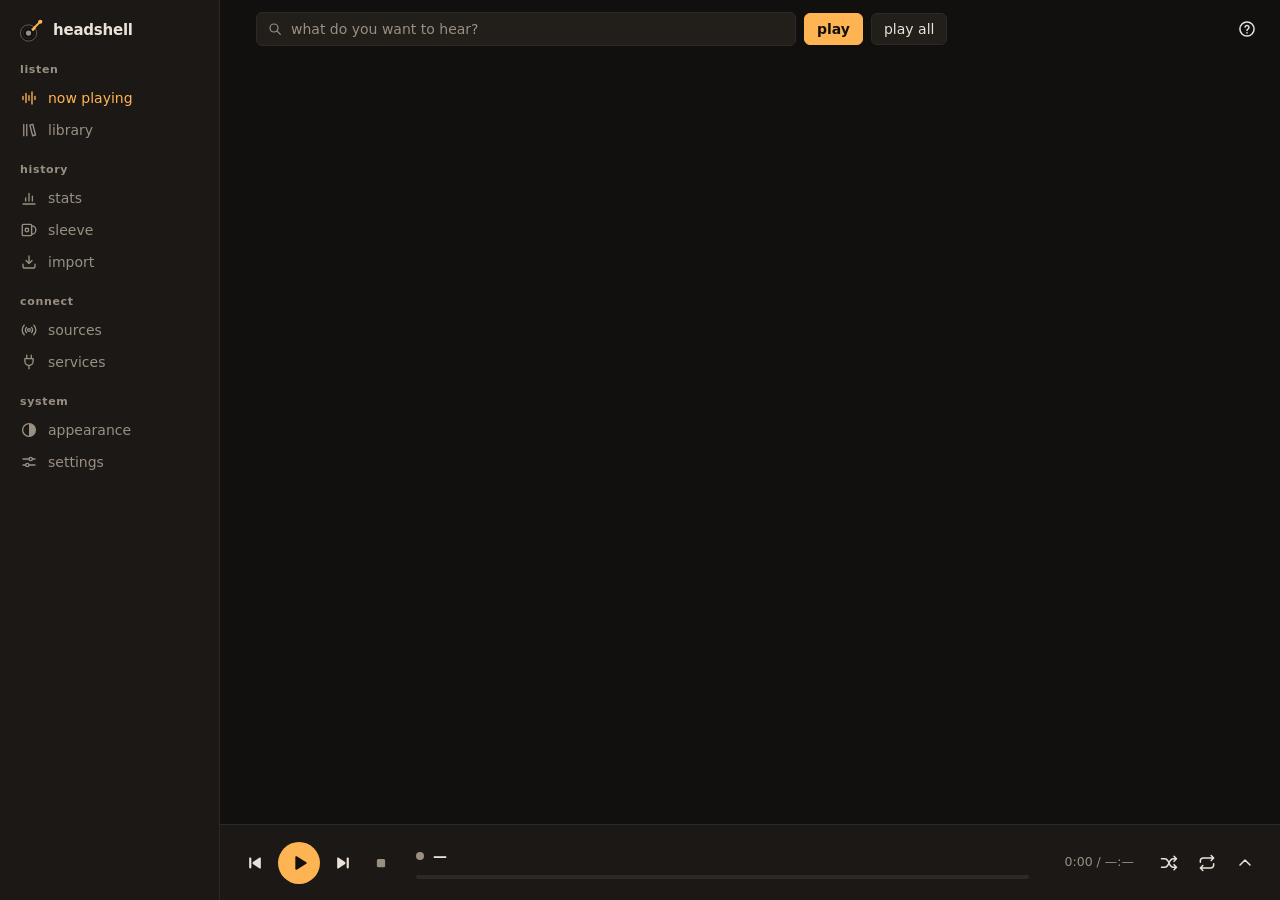
==== commit cbbe2b3a: "D-081–D-085: the top tier read whole, online and debug in settings, words for the listener, music fo" ====
--- a/crates/headshell/ui/index.html
+++ b/crates/headshell/ui/index.html
@@ -84,6 +84,11 @@
       <symbol id="i-diag" viewBox="0 0 24 24">
         <path d="M3 12h4l2.5-6 5 12 2.5-6h4" />
       </symbol>
+      <symbol id="i-settings" viewBox="0 0 24 24">
+        <path d="M4 8h8M16.5 8H20M4 16h3.5M12 16h8" />
+        <circle cx="14.25" cy="8" r="2.25" />
+        <circle cx="9.75" cy="16" r="2.25" />
+      </symbol>
       <symbol id="i-help" viewBox="0 0 24 24">
         <circle cx="12" cy="12" r="8.5" />
         <path d="M9.7 9.5a2.4 2.4 0 0 1 4.7.6c0 1.6-2.4 2.1-2.4 3.8M12 16.6v.3" />
@@ -154,7 +159,7 @@
           <button class="nav" data-panel="stats" title="stats (Ctrl+3)">
             <svg class="icon" aria-hidden="true"><use href="#i-stats" /></svg><span class="nav-label">stats</span>
           </button>
-          <button class="nav" data-panel="sleeve" title="sleeve card (Ctrl+4)">
+          <button class="nav" data-panel="sleeve" title="your sleeve (Ctrl+4)">
             <svg class="icon" aria-hidden="true"><use href="#i-sleeve" /></svg><span class="nav-label">sleeve</span>
           </button>
           <button class="nav" data-panel="import" title="import (Ctrl+5)">
@@ -163,12 +168,12 @@
         </div>
 
         <div class="nav-group" role="group" aria-labelledby="navGroupSources">
-          <p id="navGroupSources" class="nav-group-title">sources</p>
-          <button class="nav" data-panel="providers" title="providers (Ctrl+6)">
-            <svg class="icon" aria-hidden="true"><use href="#i-providers" /></svg><span class="nav-label">providers</span>
+          <p id="navGroupSources" class="nav-group-title">connect</p>
+          <button class="nav" data-panel="providers" title="sources (Ctrl+6)">
+            <svg class="icon" aria-hidden="true"><use href="#i-providers" /></svg><span class="nav-label">sources</span>
           </button>
-          <button class="nav" data-panel="plugins" title="plugins (Ctrl+7)">
-            <svg class="icon" aria-hidden="true"><use href="#i-plugins" /></svg><span class="nav-label">plugins</span>
+          <button class="nav" data-panel="plugins" title="services (Ctrl+7)">
+            <svg class="icon" aria-hidden="true"><use href="#i-plugins" /></svg><span class="nav-label">services</span>
             <span id="navPluginBadge" class="nav-badge" hidden></span>
           </button>
         </div>
@@ -178,8 +183,11 @@
           <button class="nav" data-panel="theme" title="appearance (Ctrl+8)">
             <svg class="icon" aria-hidden="true"><use href="#i-theme" /></svg><span class="nav-label">appearance</span>
           </button>
-          <button class="nav" data-panel="diag" title="diagnostics (Ctrl+9)">
+          <button class="nav debug-only" data-panel="diag" title="diagnostics (Ctrl+9)">
             <svg class="icon" aria-hidden="true"><use href="#i-diag" /></svg><span class="nav-label">diagnostics</span>
+          </button>
+          <button class="nav" data-panel="settings" title="settings (Ctrl+0)">
+            <svg class="icon" aria-hidden="true"><use href="#i-settings" /></svg><span class="nav-label">settings</span>
           </button>
         </div>
       </div>
@@ -196,8 +204,8 @@
               id="playQuery"
               type="search"
               role="combobox"
-              placeholder="play: artist or track"
-              aria-label="track or artist to play"
+              placeholder="what do you want to hear?"
+              aria-label="a song or an artist to play"
               aria-autocomplete="list"
               aria-expanded="false"
               aria-controls="suggest"
@@ -206,7 +214,7 @@
             />
           </label>
           <button type="submit" class="primary">play</button>
-          <button id="btnPlayAll" type="button" title="queue every matching track (Shift+Enter)">queue all</button>
+          <button id="btnPlayAll" type="button" title="play every match (Shift+Enter)">play all</button>
           <!-- What the play box offers while it is typed in (D-080): the
                chosen provider's tracks whose title begins with the text, then
                the artists, then the rest; when it has nothing, the others'
@@ -224,10 +232,8 @@
         <section id="panel-library" class="panel" aria-labelledby="titleLibrary" hidden>
           <header class="panel-head">
             <h1 id="titleLibrary" class="panel-title">library</h1>
-            <p class="panel-lede">
-              Searches your listening history: imported exports and what was played here. The
-              count is the number of counted listens — the same calculation as in the stats.
-            </p>
+            <p class="panel-lede">Every song you've ever played, all in one place.</p>
+            <p class="hint debug-only">Searches your listening history: imported exports and what was played here. The count is the number of counted listens — the same calculation as in the stats.</p>
           </header>
           <form id="searchForm" class="row">
             <label class="field grow">
@@ -235,23 +241,23 @@
               <input
                 id="searchQuery"
                 type="search"
-                placeholder="artist, track, album"
-                aria-label="search the library"
+                placeholder="search for a song, an artist or an album"
+                aria-label="search your library"
                 autocomplete="off"
               />
             </label>
             <button type="submit">search</button>
-            <button id="btnSearchPlayAll" type="button" hidden>queue all</button>
+            <button id="btnSearchPlayAll" type="button" hidden>play all</button>
           </form>
-          <p id="searchIdle" class="empty">Type an artist, a track or an album and press Enter.</p>
+          <p id="searchIdle" class="empty">Type a name and press Enter to dig through your history.</p>
           <p id="searchCount" class="hint" hidden></p>
           <table id="searchResult" class="table" hidden>
             <thead>
               <tr>
-                <th>track</th>
+                <th>song</th>
                 <th>artist</th>
                 <th>album</th>
-                <th class="num">listens</th>
+                <th class="num">plays</th>
                 <th class="num">time</th>
                 <th><span class="visually-hidden">action</span></th>
               </tr>
@@ -265,20 +271,18 @@
         <section id="panel-stats" class="panel" aria-labelledby="titleStats" hidden>
           <header class="panel-head">
             <h1 id="titleStats" class="panel-title">stats</h1>
-            <p class="panel-lede">
-              All computed from raw listen records. Clicking a year's bar narrows it down to
-              that year.
-            </p>
+            <p class="panel-lede">Your listening, in numbers. Click a year to zoom in on it.</p>
+            <p class="hint debug-only">All computed from raw listen records. Clicking a year's bar narrows it down to that year.</p>
             <div class="panel-actions">
-              <label class="inline-label">rows
-                <select id="statsTop" aria-label="how many rows in lists">
+              <label class="inline-label">show
+                <select id="statsTop" aria-label="how many to show in each list">
                   <option value="10">10</option>
                   <option value="25">25</option>
                   <option value="50">50</option>
                   <option value="100">100</option>
                 </select>
               </label>
-              <button id="btnStatsRefresh" type="button" title="recompute">
+              <button id="btnStatsRefresh" type="button" title="count again">
                 <svg class="icon" aria-hidden="true"><use href="#i-refresh" /></svg><span>refresh</span>
               </button>
             </div>
@@ -287,8 +291,8 @@
           <p id="statsScope" class="scope"></p>
           <div id="statsSummary" class="summary"></div>
           <p id="statsEmpty" class="empty" hidden>
-            No listens to count. First give an export archive in <b>import</b>, or play
-            something.
+            Nothing to count yet — bring in your Spotify history under <b>import</b>, or play a few
+            songs.
           </p>
           <p id="statsNotes" class="hint"></p>
 
@@ -303,7 +307,7 @@
               <ol id="statsArtists" class="ranking"></ol>
             </div>
             <div>
-              <h3>tracks</h3>
+              <h3>songs</h3>
               <ol id="statsTracks" class="ranking"></ol>
             </div>
             <div>
@@ -320,9 +324,10 @@
           <header class="panel-head">
             <h1 id="titleSleeve" class="panel-title">sleeve</h1>
             <p class="panel-lede">
-              A shareable listening card — with all of your history, which the provider's
-              12-month year-end card cannot see.
-            </p>
+              Your music story on one card, ready to share — and it can cover every year, not just
+              the last one.
+            </p>
+            <p class="hint debug-only">A shareable listening card — with all of your history, which the provider's 12-month year-end card cannot see.</p>
           </header>
           <form id="sleeveForm" class="row">
             <label class="inline-label">year
@@ -338,12 +343,12 @@
           </form>
           <div id="sleeveStage" class="card-stage">
             <div id="sleevePreview" class="card-preview" hidden></div>
-            <p id="sleeveEmpty" class="empty">Press <b>preview</b> to see the card.</p>
+            <p id="sleeveEmpty" class="empty">Hit <b>preview</b> to see your card.</p>
           </div>
           <p class="hint">
-            The core's own renderer produces the card; the saved file is the same as what
-            you see on screen. The extension decides the format: <code>.png</code> or <code>.svg</code>.
+            Save it as a picture (.png), or as a drawing that stays sharp at any size (.svg).
           </p>
+          <p class="hint debug-only">The core's own renderer produces the card; the saved file is the same as what you see on screen. The extension decides the format: <code>.png</code> or <code>.svg</code>.</p>
         </section>
 
         <!-- ————————————————— import -->
@@ -351,25 +356,28 @@
           <header class="panel-head">
             <h1 id="titleImport" class="panel-title">import</h1>
             <p class="panel-lede">
-              History comes not from an API but <b>from export files</b> — the right to data portability
-              cannot be restricted by terms of service. Giving the same archive twice does no
-              harm — duplicate records are counted and skipped.
-            </p>
+              Bring your Spotify history along — every song you've played there joins your stats.
+            </p>
+            <p class="hint debug-only">History comes from export files, not from an API (K2). Importing the same archive twice does no harm — duplicate records are counted and skipped.</p>
           </header>
           <div id="dropzone" class="dropzone">
             <svg class="dropzone-icon" aria-hidden="true"><use href="#i-archive" /></svg>
-            <p class="dropzone-title">Drop the export archive onto the window</p>
+            <p class="dropzone-title">Drop your Spotify data here</p>
             <p class="hint">
-              a zip or an extracted directory · today Spotify's export can be read (extended
-              streaming history and account data)
+              Ask Spotify for a copy of your data in your account's privacy settings, then drop the
+              zip they send you right here.
+            </p>
+            <p class="hint debug-only">
+              a zip or an extracted directory · Spotify's extended streaming history and account data
+              can be read
             </p>
             <form id="importForm" class="row">
               <input
                 id="importPath"
                 type="text"
                 class="grow"
-                placeholder="/path/my_spotify_data.zip"
-                aria-label="path of the export archive"
+                placeholder="my_spotify_data.zip"
+                aria-label="your Spotify data file"
               />
               <button id="btnImportPick" type="button">choose a file…</button>
               <button type="submit" class="primary">import</button>
@@ -377,13 +385,19 @@
           </div>
 
           <div id="importReport" hidden>
-            <h2 class="section-title">last import</h2>
-            <p id="importSource" class="scope"></p>
+            <h2 class="section-title">your last import</h2>
             <div id="importSummary" class="summary"></div>
-            <h3>identity chain</h3>
-            <div id="importChain" class="chain"></div>
-            <p id="importSkipped" class="hint" hidden></p>
-            <details id="importRaw" class="fold">
+            <!-- The rest of K9's summary — every count and every route — one level
+                 deeper, for everyone; the raw report only in the debug mode (D-083). -->
+            <details class="fold">
+              <summary>details</summary>
+              <p id="importSource" class="scope"></p>
+              <div id="importMore" class="summary"></div>
+              <h3>how your songs were matched</h3>
+              <div id="importChain" class="chain"></div>
+              <p id="importSkipped" class="hint" hidden></p>
+            </details>
+            <details id="importRaw" class="fold debug-only">
               <summary>raw report</summary>
               <pre id="importResult" class="block"></pre>
             </details>
@@ -393,64 +407,72 @@
         <!-- ————————————————— providers -->
         <section id="panel-providers" class="panel" aria-labelledby="titleProviders" hidden>
           <header class="panel-head">
-            <h1 id="titleProviders" class="panel-title">providers</h1>
+            <h1 id="titleProviders" class="panel-title">sources</h1>
             <p class="panel-lede">
-              Where the sound comes from. They all play into the same queue, and every play is
-              written to the same history.
-            </p>
+              Where your music lives — folders on this computer and your own music servers.
+            </p>
+            <p class="hint debug-only">Providers: where the sound comes from. They all play into the same queue, and every play is written to the same history.</p>
             <div class="panel-actions">
-              <button id="btnScanStale" type="button">scan only if changed</button>
-              <button id="btnScan" type="button">scan</button>
+              <button id="btnScanStale" type="button" class="debug-only">scan only if changed</button>
+              <button id="btnScan" type="button">check for new music</button>
             </div>
           </header>
 
           <!-- Where the play box searches first (D-080); the others are asked
                only when it finds nothing. -->
           <div class="card play-from">
-            <h2 class="section-title">play from</h2>
+            <h2 class="section-title">search here first</h2>
             <p class="hint">
-              The play box and its suggestions search here first; the others are asked only when
-              nothing is found here, and their results are named.
-            </p>
-            <div id="playFromList" class="play-from-list" role="radiogroup" aria-label="play from">
+              When you search, we look here first — and only check your other sources if nothing
+              turns up.
+            </p>
+            <p class="hint debug-only">The play box and its suggestions search here first; the others are asked only when nothing is found here, and their results are named (D-080).</p>
+            <div id="playFromList" class="play-from-list" role="radiogroup" aria-label="search here first">
               <span id="playFromPill" class="play-from-pill" aria-hidden="true" hidden></span>
             </div>
             <p id="playFromMissing" class="warn-note" hidden></p>
           </div>
 
-          <div class="card">
-            <h2 class="section-title">local directories</h2>
-            <ul id="musicDirs" class="paths"></ul>
-            <p class="hint">
-              <code>HEADSHELL_MUSIC_DIRS</code> (an environment variable) sets them. Files re-tagged in
-              place are only picked up when a plain <b>scan</b> runs.
-            </p>
-          </div>
-
-          <h2 class="section-title">registered providers</h2>
+          <!-- The music folders (D-085): chosen here, kept by the core; adding or
+               taking one off checks for new music at once. -->
+          <div class="card music-folders">
+            <h2 class="section-title">music folders</h2>
+            <p class="hint">Songs in these folders show up in your library.</p>
+            <ul id="musicDirs" class="folders"></ul>
+            <p id="musicDirsNote" class="warn-note" hidden></p>
+            <div class="row">
+              <button id="btnAddFolder" type="button">add a folder…</button>
+            </div>
+            <p class="hint debug-only">
+              <code>HEADSHELL_MUSIC_DIRS</code> decides the folders for a run that sets it; with nothing
+              chosen, the system's music folder is used. Files re-tagged in place are picked up by a
+              plain scan.
+            </p>
+          </div>
+
+          <h2 class="section-title">connected</h2>
           <table id="providerTable" class="table">
             <thead>
-              <tr><th>name</th><th>capabilities</th><th>state</th><th><span class="visually-hidden">action</span></th></tr>
+              <tr><th>name</th><th class="debug-only">capabilities</th><th>state</th><th><span class="visually-hidden">action</span></th></tr>
             </thead>
             <tbody></tbody>
           </table>
           <p id="providerEmpty" class="empty" hidden>
-            No registered providers. Set <code>HEADSHELL_MUSIC_DIRS</code> for local files,
-            add a server below for a remote library, or install a plugin from the <b>plugins</b>
-            catalog.
+            Nothing's connected yet — add a music folder, connect a server below, or add a service
+            like YouTube Music.
           </p>
 
-          <h2 class="section-title">servers</h2>
+          <h2 class="section-title">music servers</h2>
           <table id="serverTable" class="table">
             <thead>
               <tr><th>name</th><th>type</th><th>address</th><th>user</th><th><span class="visually-hidden">action</span></th></tr>
             </thead>
             <tbody></tbody>
           </table>
-          <p id="serverEmpty" class="empty" hidden>No registered servers.</p>
+          <p id="serverEmpty" class="empty" hidden>No servers yet — got a Subsonic or Jellyfin server? Connect it below.</p>
 
           <details class="fold">
-            <summary>add a server</summary>
+            <summary>connect a server</summary>
             <form id="serverForm" class="grid">
               <label>type
                 <select id="serverKind">
@@ -459,12 +481,12 @@
                 </select>
               </label>
               <label>address <input id="serverUrl" type="url" placeholder="https://music.home" required /></label>
-              <label>user <input id="serverUser" type="text" required /></label>
+              <label>username <input id="serverUser" type="text" required /></label>
               <label>password <input id="serverPassword" type="password" /></label>
-              <label>api key (jellyfin) <input id="serverApiKey" type="password" /></label>
-              <label>name (derived from the address if empty) <input id="serverName" type="text" /></label>
-              <label class="check"><input id="serverVerify" type="checkbox" checked /> connect and verify before saving</label>
-              <button type="submit" class="primary">add</button>
+              <label>API key (Jellyfin only) <input id="serverApiKey" type="password" /></label>
+              <label>name (optional) <input id="serverName" type="text" /></label>
+              <label class="check"><input id="serverVerify" type="checkbox" checked /> check the connection first</label>
+              <button type="submit" class="primary">connect</button>
             </form>
           </details>
         </section>
@@ -472,54 +494,53 @@
         <!-- ————————————————— plugins (Phase 2, D-069, D-071) -->
         <section id="panel-plugins" class="panel" aria-labelledby="titlePlugins" hidden>
           <header class="panel-head">
-            <h1 id="titlePlugins" class="panel-title">plugins</h1>
+            <h1 id="titlePlugins" class="panel-title">services</h1>
             <p class="panel-lede">
-              Written in JavaScript and run in the engine inside the app; you do not need to
-              install any runtime.
-            </p>
+              Listen from YouTube Music, SoundCloud and more — add a service and it's ready to play.
+            </p>
+            <p class="hint debug-only">Plugins: written in JavaScript and run in the engine inside the app (QuickJS); you do not need to install any runtime.</p>
           </header>
 
-          <div class="segmented tabs" role="tablist" aria-label="plugin view">
+          <div class="segmented tabs" role="tablist" aria-label="services">
             <span class="segmented-thumb" aria-hidden="true"></span>
-            <button id="tabInstalled" type="button" role="tab" class="segment" aria-selected="true" aria-controls="pluginsInstalled">installed</button>
-            <button id="tabCatalog" type="button" role="tab" class="segment" aria-selected="false" aria-controls="pluginsCatalog">catalog</button>
-            <button id="tabSecrets" type="button" role="tab" class="segment" aria-selected="false" aria-controls="pluginsSecrets">secrets</button>
+            <button id="tabInstalled" type="button" role="tab" class="segment" aria-selected="true" aria-controls="pluginsInstalled">added</button>
+            <button id="tabCatalog" type="button" role="tab" class="segment" aria-selected="false" aria-controls="pluginsCatalog">browse</button>
+            <button id="tabSecrets" type="button" role="tab" class="segment" aria-selected="false" aria-controls="pluginsSecrets">keys</button>
           </div>
 
           <div id="pluginsInstalled" class="tab-panel" role="tabpanel" aria-labelledby="tabInstalled">
             <div class="row">
               <button id="btnPluginReload" type="button">
-                <svg class="icon" aria-hidden="true"><use href="#i-refresh" /></svg><span>refresh the list</span>
+                <svg class="icon" aria-hidden="true"><use href="#i-refresh" /></svg><span>refresh</span>
               </button>
               <span id="pluginSummary" class="hint"></span>
             </div>
             <p id="pluginEnforce" class="warn-note" hidden>
-              <b>Permissions are not enforced.</b> The listed permissions are the ones the plugin <i>declares</i>
-              — the core does not technically restrict them (D-040). Consent is given to
-              plugins you trust.
-            </p>
-            <p id="pluginEnforced" class="note" hidden>
-              <b>Permissions are enforced.</b> The plugin can only connect to the hosts it declares
-              and cannot access the file system (D-069). The tools on the <b>engine</b> line
-              (like yt-dlp) are separate programs and are outside this boundary.
+              <b>Heads up:</b> only allow services you trust — they could connect to more than they
+              say.
+            </p>
+            <p id="pluginEnforced" class="note debug-only" hidden>
+              A plugin reaches only the hosts it declares and none of your files (D-069); the tools it
+              needs (like yt-dlp) run as separate programs.
             </p>
             <ul id="pluginList" class="plugins"></ul>
             <p id="pluginEmpty" class="empty" hidden>
-              No plugins installed. You can install them from the <b>catalog</b>. A plugin installed by hand
-              goes into the <code>plugins/</code> folder of the data directory; its path is in the environment block under
-              <b>diagnostics</b>.
+              No services yet — have a look in <b>browse</b> for YouTube Music, SoundCloud and more.
+            </p>
+            <p class="hint debug-only">
+              A plugin installed by hand goes into the <code>plugins/</code> folder of the data directory.
             </p>
           </div>
 
           <div id="pluginsCatalog" class="tab-panel" role="tabpanel" aria-labelledby="tabCatalog" hidden>
-            <p class="note">
-              Plugins come from the <code>headshell/plugins</code> repository. The catalog is only read when you
-              ask; every file is verified with its sha256, and an installed plugin <b>awaits
-              consent</b>. An update never overwrites a plugin installed or changed
-              by hand.
+            <p class="hint">Find a service you like and add it in a click.</p>
+            <p class="note debug-only">
+              Plugins come from the <code>headshell/plugins</code> repository (D-071). The catalog is only read
+              when you ask; every file is verified with its sha256, and an installed plugin awaits consent.
+              An update never overwrites a plugin installed or changed by hand.
             </p>
             <div class="row">
-              <button id="btnCatalogLoad" type="button" class="primary">fetch the catalog</button>
+              <button id="btnCatalogLoad" type="button" class="primary">show available services</button>
               <button id="btnCatalogUpdateAll" type="button">update all</button>
               <span id="catalogSummary" class="hint"></span>
             </div>
@@ -528,23 +549,26 @@
           </div>
 
           <div id="pluginsSecrets" class="tab-panel" role="tabpanel" aria-labelledby="tabSecrets" hidden>
-            <p class="note">
-              Keys used by the plugins and the core (API keys, tokens, cookies).
-              The list only carries <b>names</b> — values are never read back (D-042).
-              The namespace is the plugin's name (<code>ytmusic</code>) or a link of the core
-              (<code>identity:acoustid</code>).
+            <p class="hint">
+              Some services need a key or a sign-in to work. Once you save one, it stays private —
+              we never show it again.
+            </p>
+            <p class="note debug-only">
+              Keys used by the plugins and the core (API keys, tokens, cookies). The list only carries
+              names — values are never read back (D-042). The namespace is the plugin's name
+              (<code>ytmusic</code>) or a link of the core (<code>identity:acoustid</code>).
             </p>
             <table id="secretTable" class="table">
               <thead>
-                <tr><th>namespace</th><th>key</th><th><span class="visually-hidden">action</span></th></tr>
+                <tr><th>service</th><th>name</th><th><span class="visually-hidden">action</span></th></tr>
               </thead>
               <tbody></tbody>
             </table>
-            <p id="secretEmpty" class="empty" hidden>No secrets stored.</p>
+            <p id="secretEmpty" class="empty" hidden>No keys saved yet.</p>
             <form id="secretForm" class="row">
-              <input id="secretNamespace" type="text" placeholder="namespace (e.g. identity:acoustid)" aria-label="secret namespace" required />
-              <input id="secretKey" type="text" placeholder="key (e.g. api_key)" aria-label="secret key" required />
-              <input id="secretValue" type="password" placeholder="value" aria-label="secret value" required />
+              <input id="secretNamespace" type="text" placeholder="service (e.g. ytmusic)" aria-label="service" required />
+              <input id="secretKey" type="text" placeholder="name (e.g. cookies)" aria-label="key name" required />
+              <input id="secretValue" type="password" placeholder="value" aria-label="key value" required />
               <button type="submit" class="primary">save</button>
             </form>
           </div>
@@ -554,31 +578,32 @@
         <section id="panel-theme" class="panel" aria-labelledby="titleTheme" hidden>
           <header class="panel-head">
             <h1 id="titleTheme" class="panel-title">appearance</h1>
-            <p class="panel-lede">
-              Themes only change the look: colour, corner radius, motion duration. They
-              cannot access data or run scripts.
-            </p>
+            <p class="panel-lede">Pick the look you like best.</p>
+            <p class="hint debug-only">Themes only change the look: colour, corner radius, motion duration. They cannot access data or run scripts.</p>
             <div class="panel-actions">
               <button id="btnThemeReload" type="button">
-                <svg class="icon" aria-hidden="true"><use href="#i-refresh" /></svg><span>refresh the list</span>
+                <svg class="icon" aria-hidden="true"><use href="#i-refresh" /></svg><span>refresh</span>
               </button>
             </div>
           </header>
 
           <ul id="themeList" class="themes"></ul>
 
-          <h2 class="section-title">writing a theme</h2>
-          <p class="hint">
-            A theme is a directory with <b>theme.json</b> and <b>theme.css</b> in it. Put it in the path
-            below and press <b>refresh the list</b> — no need to close the app. The
-            guaranteed surface is only <b>:root</b> and its <b>--headshell-*</b> tokens; themes that go
-            beyond it are loaded, but flagged <i>extended</i> in the list.
-          </p>
-          <pre id="themeDir" class="block"></pre>
-
-          <h2 class="section-title">themes that could not be loaded</h2>
-          <ul id="themeRejected" class="rejected"></ul>
-          <p id="themeRejectedEmpty" class="empty">No rejected themes.</p>
+          <div id="themeRejectedBlock" hidden>
+            <h2 class="section-title">themes that couldn't be loaded</h2>
+            <ul id="themeRejected" class="rejected"></ul>
+          </div>
+
+          <details class="fold theme-guide debug-only">
+            <summary>writing a theme</summary>
+            <p class="hint">
+              A theme is a directory with <b>theme.json</b> and <b>theme.css</b> in it. Put it in the path
+              below and press <b>refresh the list</b> — no need to close the app. The
+              guaranteed surface is only <b>:root</b> and its <b>--headshell-*</b> tokens; themes that go
+              beyond it are loaded, but flagged <i>extended</i> in the list.
+            </p>
+            <pre id="themeDir" class="block"></pre>
+          </details>
         </section>
 
         <!-- ————————————————— diagnostics -->
@@ -622,8 +647,8 @@
           </form>
           <p class="hint">
             Shows which link gave a track its canonical identity: ISRC → MBID →
-            fuzzy → fingerprint. It only goes online when the app was started with
-            <code>HEADSHELL_ONLINE=1</code> — the CLI's <code>--online</code>.
+            fuzzy → fingerprint. It goes online only while <b>online lookups</b> are on in
+            <b>settings</b> — the CLI's <code>--online</code>.
           </p>
           <div id="resolveCard" class="card" hidden>
             <dl id="resolveFacts" class="facts-list"></dl>
@@ -631,6 +656,69 @@
               <summary>JSON</summary>
               <pre id="resolveResult" class="block"></pre>
             </details>
+          </div>
+        </section>
+
+        <!-- ————————————————— settings (D-082)
+             The app's own choices, kept in the data directory. The CLI decides
+             its runs with flags; `headshell online` shows and makes this one. -->
+        <section id="panel-settings" class="panel" aria-labelledby="titleSettings" hidden>
+          <header class="panel-head">
+            <h1 id="titleSettings" class="panel-title">settings</h1>
+            <p class="panel-lede">Make headshell work just the way you like.</p>
+            <p class="hint debug-only">Choices this app keeps in its data directory (D-082, D-083). The CLI makes its own, run by run, with flags.</p>
+          </header>
+
+          <div class="card setting">
+            <div class="setting-row">
+              <div class="setting-text">
+                <h2 id="onlineTitle" class="setting-title">look things up online</h2>
+                <p id="onlineHint" class="hint">
+                  Find missing album covers and song details on the internet.
+                </p>
+                <p class="hint debug-only">
+                  Covers and canonical identities from MusicBrainz and the Cover Art Archive. Off,
+                  neither is asked: covers come only from where the tracks live.
+                </p>
+              </div>
+              <button
+                id="onlineSwitch"
+                type="button"
+                class="switch"
+                role="switch"
+                aria-checked="false"
+                aria-labelledby="onlineTitle"
+                aria-describedby="onlineHint onlineNote"
+              >
+                <span class="switch-thumb" aria-hidden="true"><span class="switch-knob"></span></span>
+              </button>
+            </div>
+            <p id="onlineNote" class="hint setting-note"></p>
+          </div>
+
+          <!-- The debug mode (D-083), at the very bottom: the developer's details —
+               diagnostics, raw data, internal identifiers — only while it is on. -->
+          <div class="card setting">
+            <div class="setting-row">
+              <div class="setting-text">
+                <h2 id="debugTitle" class="setting-title">debug mode</h2>
+                <p id="debugHint" class="hint">
+                  Show the technical details — handy when something isn't working right.
+                </p>
+              </div>
+              <button
+                id="debugSwitch"
+                type="button"
+                class="switch"
+                role="switch"
+                aria-checked="false"
+                aria-labelledby="debugTitle"
+                aria-describedby="debugHint debugNote"
+              >
+                <span class="switch-thumb" aria-hidden="true"><span class="switch-knob"></span></span>
+              </button>
+            </div>
+            <p id="debugNote" class="hint setting-note" hidden></p>
           </div>
         </section>
       </main>
@@ -728,7 +816,7 @@
                 <button id="tabQueue" type="button" role="tab" class="segment" aria-selected="true" aria-controls="queuePanel">up next<span id="queueCount" class="count"></span></button>
                 <button id="tabLyrics" type="button" role="tab" class="segment" aria-selected="false" aria-controls="lyricsHome">lyrics</button>
               </div>
-              <button id="btnLyricsExpand" class="icon-button subtle" type="button" title="lyrics on the whole sheet" aria-label="lyrics on the whole sheet" hidden>
+              <button id="btnLyricsExpand" class="icon-button subtle" type="button" title="lyrics, full screen" aria-label="lyrics, full screen" hidden>
                 <svg class="icon" aria-hidden="true"><use href="#i-expand" /></svg>
               </button>
             </div>
@@ -751,9 +839,9 @@
                 <div class="lyrics-foot">
                   <p id="lyricsSource" class="lyrics-source"></p>
                   <div id="lyricsShift" class="lyrics-shift" role="group" aria-label="shift the lyrics" hidden>
-                    <button id="btnShiftSooner" type="button" title="the lines 0.5 s sooner">sooner</button>
-                    <button id="btnShiftReset" type="button" class="shift-value" title="back to the lyrics' own timing">on time</button>
-                    <button id="btnShiftLater" type="button" title="the lines 0.5 s later">later</button>
+                    <button id="btnShiftSooner" type="button" title="show the lines a little earlier">sooner</button>
+                    <button id="btnShiftReset" type="button" class="shift-value" title="back to the original timing">on time</button>
+                    <button id="btnShiftLater" type="button" title="show the lines a little later">later</button>
                   </div>
                 </div>
               </section>
@@ -774,7 +862,7 @@
               <strong id="lyricsFullTitle"></strong>
               <span id="lyricsFullArtist"></span>
             </span>
-            <button id="btnLyricsCollapse" class="icon-button subtle" type="button" title="back beside the record (Esc)" aria-label="back beside the record">
+            <button id="btnLyricsCollapse" class="icon-button subtle" type="button" title="back to the record (Esc)" aria-label="back to the record">
               <svg class="icon" aria-hidden="true"><use href="#i-collapse" /></svg>
             </button>
           </header>
@@ -790,22 +878,20 @@
               <li class="step">
                 <span class="step-no" aria-hidden="true">1</span>
                 <span class="step-text">
-                  <b>Set up a music source.</b>
-                  Local directories are set with <code>HEADSHELL_MUSIC_DIRS</code> and a remote
-                  library (Subsonic, Jellyfin) is added under providers; for SoundCloud or
-                  YouTube Music, install a plugin from the catalog.
+                  <b>Add your music.</b>
+                  Songs in your Music folder show up on their own. Add more folders or a music server
+                  under sources, or bring in YouTube Music and SoundCloud from services.
                 </span>
                 <span class="step-actions">
-                  <button class="go" type="button" data-go="providers">providers</button>
-                  <button class="go" type="button" data-go="plugins">catalog</button>
+                  <button class="go" type="button" data-go="providers">sources</button>
+                  <button class="go" type="button" data-go="plugins">services</button>
                 </span>
               </li>
               <li class="step">
                 <span class="step-no" aria-hidden="true">2</span>
                 <span class="step-text">
-                  <b>Import your history.</b>
-                  An export archive fills the statistics and the sleeve card. Today
-                  Spotify's export can be read.
+                  <b>Bring your history.</b>
+                  Import your Spotify data to fill up your stats and your sleeve.
                 </span>
                 <span class="step-actions">
                   <button class="go" type="button" data-go="import">import</button>
@@ -814,19 +900,15 @@
               <li class="step">
                 <span class="step-no" aria-hidden="true">3</span>
                 <span class="step-text">
-                  <b>Play.</b>
-                  Type an artist or a track in the box above and press Enter; to queue every
-                  matching track, press Shift+Enter.
+                  <b>Press play.</b>
+                  Type a song or an artist up top and hit Enter — Shift+Enter plays every match.
                 </span>
                 <span class="step-actions">
-                  <button class="go" type="button" data-go="focus-play">play box</button>
+                  <button class="go" type="button" data-go="focus-play">search box</button>
                 </span>
               </li>
             </ol>
-            <p class="hint">
-              If there is no sound or nothing can be found, <b>diagnostics</b> shows at which
-              stage the last run stopped.
-            </p>
+            <p class="hint">If something won't play, the message that pops up tells you why.</p>
           </div>
         </div>
       </section>
@@ -835,13 +917,13 @@
     <!-- ————————————————— player bar -->
     <footer id="player" class="player" aria-label="player">
       <div class="controls transport">
-        <button id="btnPrev" class="icon-button" type="button" title="previous (←)" aria-label="previous track">
+        <button id="btnPrev" class="icon-button" type="button" title="previous (←)" aria-label="previous song">
           <svg class="icon" aria-hidden="true"><use href="#i-prev" /></svg>
         </button>
         <button id="btnPlayPause" class="icon-button play" type="button" title="play / pause (space)" aria-label="play">
           <svg class="icon" aria-hidden="true"><use id="playPauseIcon" href="#i-play" /></svg>
         </button>
-        <button id="btnNext" class="icon-button" type="button" title="next (→)" aria-label="next track">
+        <button id="btnNext" class="icon-button" type="button" title="next (→)" aria-label="next song">
           <svg class="icon" aria-hidden="true"><use href="#i-next" /></svg>
         </button>
         <button id="btnStop" class="icon-button subtle" type="button" title="stop" aria-label="stop">
@@ -875,23 +957,22 @@
       <div id="helpBox" class="sheet-box" role="dialog" aria-modal="true" aria-labelledby="helpTitle">
         <h2 id="helpTitle">keyboard shortcuts</h2>
         <ul class="keys">
-          <li><span><kbd>space</kbd></span> pause / resume</li>
-          <li><span><kbd>←</kbd> <kbd>→</kbd></span> previous / next track</li>
-          <li><span><kbd>/</kbd></span> go to the play box</li>
-          <li><span><kbd>L</kbd></span> the lyrics — and again, back to up next</li>
+          <li><span><kbd>space</kbd></span> pause or keep playing</li>
+          <li><span><kbd>←</kbd> <kbd>→</kbd></span> previous or next song</li>
+          <li><span><kbd>/</kbd></span> jump to the search box</li>
+          <li><span><kbd>L</kbd></span> show the lyrics — press again for up next</li>
           <li><span><kbd>Enter</kbd></span> play the first match</li>
-          <li><span><kbd>↓</kbd> <kbd>↑</kbd></span> in the play box: through the suggestions — <kbd>Enter</kbd> plays the lit one</li>
-          <li><span><kbd>Shift</kbd>+<kbd>Enter</kbd></span> queue every matching track</li>
-          <li><span><kbd>Ctrl</kbd>+<kbd>1</kbd>…<kbd>9</kbd></span> sections, in the sidebar's order</li>
-          <li><span><kbd>Shift</kbd>+<kbd>F10</kbd></span> what the focused item offers — the right click's menu</li>
-          <li><span><kbd>Esc</kbd></span> close the topmost: this list, the notices, the whole-sheet lyrics, now playing</li>
-          <li><span><kbd>?</kbd></span> this list</li>
+          <li><span><kbd>↓</kbd> <kbd>↑</kbd></span> move through the suggestions (Enter plays one)</li>
+          <li><span><kbd>Shift</kbd>+<kbd>Enter</kbd></span> play every match</li>
+          <li><span><kbd>Ctrl</kbd>+<kbd>1</kbd>…<kbd>9</kbd>, <kbd>0</kbd></span> jump to a section</li>
+          <li><span><kbd>Shift</kbd>+<kbd>F10</kbd></span> open the menu for what's selected</li>
+          <li><span><kbd>Esc</kbd></span> close whatever is on top</li>
+          <li><span><kbd>?</kbd></span> show this list</li>
         </ul>
         <p class="hint">
-          In a text box, keys go to the box, not to the shortcuts. A right click on a track, a
-          plugin or a section in the sidebar lists what can be done with it. Notices also close when
-          dragged to the right. Now playing opens from the player bar — a click or a drag
-          upwards — and closes the same way, or when dragged down.
+          Right-click a song, a service or anything in the sidebar to see what you can do with it.
+          Swipe a message to the right to make it go away. Click the player bar, or drag it up, to
+          open now playing.
         </p>
         <button id="btnHelpClose" type="button">close</button>
       </div>
--- a/crates/headshell/ui/style.css
+++ b/crates/headshell/ui/style.css
@@ -893,21 +893,49 @@
   margin-bottom: 10px;
 }
 
-.paths {
-  margin: 0 0 10px;
+/* The music folders (D-085): one row per folder, its path cut short with an
+ * ellipsis (the whole of it in the tooltip), the remove button at its end. */
+.folders {
+  margin: 10px 0 12px;
   padding: 0;
   list-style: none;
+}
+
+.folders .folder {
+  display: flex;
+  align-items: center;
+  gap: 8px;
+  min-height: 34px;
+  padding: 2px 4px 2px 10px;
+  border-radius: var(--headshell-radius-sm);
+}
+
+.folders .folder:hover {
+  background: var(--headshell-surface-raised);
+}
+
+.folder-name {
+  flex: none;
+  max-width: 50%;
+  overflow: hidden;
+  font-weight: 600;
+  text-overflow: ellipsis;
+  white-space: nowrap;
+}
+
+.folder-path {
+  flex: 1;
+  min-width: 0;
+  overflow: hidden;
+  color: var(--headshell-text-dim);
   font-family: var(--mono);
-  font-size: 12.5px;
-}
-
-.paths li {
-  padding: 3px 0;
-}
-
-.paths .empty {
+  font-size: 12px;
+  text-overflow: ellipsis;
+  white-space: nowrap;
+}
+
+.folders .empty {
   margin: 0;
-  font-family: inherit;
 }
 
 .facts-list {
@@ -2627,14 +2655,39 @@
   touch-action: pan-y;
 }
 
+/* The stage in plain words is the notice's headline (D-083); its code stands
+ * beside it only in the debug mode. */
+.toast-head {
+  display: flex;
+  flex-wrap: wrap;
+  align-items: baseline;
+  gap: 2px 8px;
+  margin-bottom: 4px;
+}
+
 .toast .stage {
   display: block;
-  margin-bottom: 4px;
   color: var(--headshell-error);
+  font-size: 13px;
+  font-weight: 650;
+  letter-spacing: -0.003em;
+}
+
+.toast-code {
+  color: var(--headshell-text-dim);
   font-family: var(--mono);
   font-size: 11px;
-  font-weight: 600;
   letter-spacing: 0.02em;
+}
+
+/* The first cause, at most two lines; the rest is in the details. */
+.toast-cause {
+  display: -webkit-box;
+  overflow: hidden;
+  -webkit-box-orient: vertical;
+  -webkit-line-clamp: 2;
+  color: var(--headshell-text);
+  line-height: 1.4;
 }
 
 .toast details {
@@ -2801,16 +2854,28 @@
 }
 
 .suggest-art {
+  position: relative;
   display: grid;
   place-items: center;
   width: 32px;
   height: 32px;
+  overflow: hidden;
   border-radius: 4px;
   background:
     radial-gradient(circle, var(--headshell-accent) 0 11%, var(--vinyl) 12% 40%, transparent 41%),
     var(--headshell-bg);
   font-weight: 700;
   font-size: 14px;
+}
+
+/* A cover, once the worker finds it (D-080), lies over the small record. */
+.suggest-art img {
+  position: absolute;
+  inset: 0;
+  display: block;
+  width: 100%;
+  height: 100%;
+  object-fit: cover;
 }
 
 /* An artist has no picture here: a round tile with the name's first
@@ -2933,6 +2998,114 @@
   font-family: var(--mono);
   font-size: 12px;
   font-weight: 400;
+}
+
+/* ————————————————— the debug mode (D-083)
+ *
+ * The developer's details are drawn always and shown only while the root
+ * carries `data-debug`; `.plain-only` is their counterpart for everyone else.
+ * Turning the mode on or off redraws nothing. */
+
+:root:not([data-debug]) .debug-only,
+:root[data-debug] .plain-only {
+  display: none !important;
+}
+
+.theme-guide {
+  margin-top: 28px;
+}
+
+/* A section's developer explanation sits under its lede, in the lede's
+ * column — not in the empty cell beside a header without actions (D-084). */
+.panel-head > .hint {
+  grid-column: 1;
+  max-width: 70ch;
+  margin: 8px 0 0;
+}
+
+/* ————————————————— settings (D-082)
+ *
+ * One row per choice: what it does on the left, its control on the right —
+ * the control sits beside what it changes. */
+
+.setting-row {
+  display: flex;
+  align-items: center;
+  justify-content: space-between;
+  gap: 24px;
+}
+
+.setting-title {
+  margin: 0 0 4px;
+}
+
+.setting-row .hint {
+  margin: 0;
+}
+
+.setting-note {
+  margin: 12px 0 0;
+}
+
+/* An on/off switch. The knob's slide is a spring written inline (`left`
+ * stays put, `transform` moves); the track's colour cross-fades. Pressed,
+ * the knob stretches toward where a release sends it — from its left edge
+ * while off, its right edge while on. */
+.switch {
+  position: relative;
+  flex: none;
+  width: 44px;
+  height: 26px;
+  padding: 0;
+  border: 1px solid var(--headshell-border);
+  border-radius: 13px;
+  background: var(--headshell-surface-raised);
+  transition:
+    background-color var(--headshell-duration) linear,
+    border-color var(--headshell-duration) linear;
+}
+
+.switch[aria-checked="true"] {
+  border-color: var(--headshell-accent);
+  background: var(--headshell-accent);
+}
+
+.switch:active:not(:disabled) {
+  transform: none;
+}
+
+.switch:disabled {
+  opacity: 0.5;
+}
+
+.switch-thumb {
+  position: absolute;
+  top: 2px;
+  left: 2px;
+  width: 20px;
+  height: 20px;
+  pointer-events: none;
+}
+
+.switch-knob {
+  display: block;
+  width: 100%;
+  height: 100%;
+  border-radius: 10px;
+  background: #fff;
+  box-shadow:
+    0 0 0 0.5px rgb(0 0 0 / 12%),
+    0 1px 3px rgb(0 0 0 / 30%);
+  transform-origin: left center;
+  transition: transform var(--headshell-duration) ease-out;
+}
+
+.switch[aria-checked="true"] .switch-knob {
+  transform-origin: right center;
+}
+
+.switch:active:not(:disabled) .switch-knob {
+  transform: scaleX(1.2);
 }
 
 /* ————————————————— context menus (D-079)
@@ -3115,7 +3288,8 @@
   }
 
   button:active:not(:disabled),
-  .dropzone.over {
+  .dropzone.over,
+  .switch:active:not(:disabled) .switch-knob {
     transform: none;
   }
 }
@@ -3132,7 +3306,8 @@
   .sidebar,
   .player,
   .menu,
-  .suggest {
+  .suggest,
+  .switch {
     border-color: var(--headshell-text-dim);
   }
 
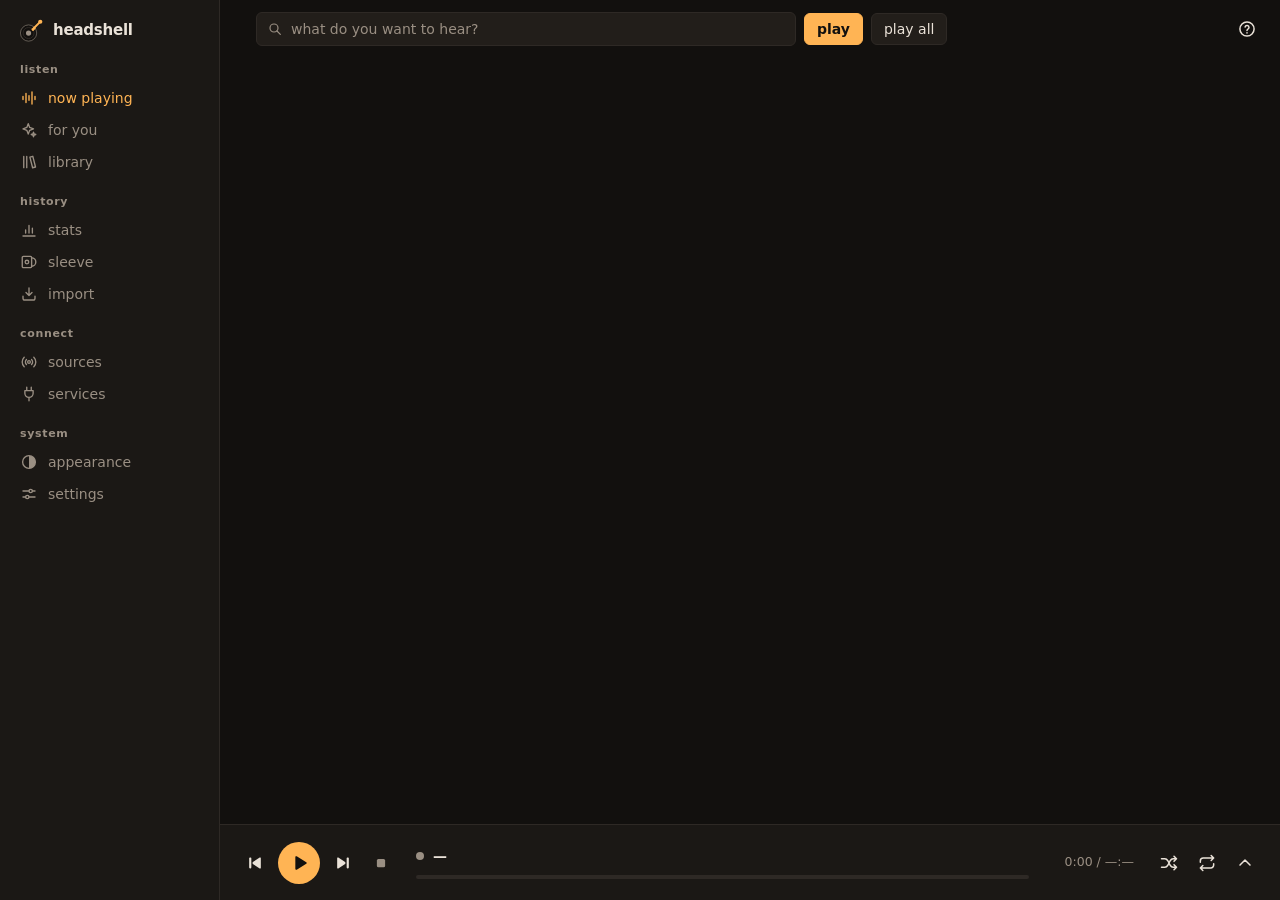
==== commit 1548bc16: "D-087: for you — recommendations worked out on the machine, from one source at a time - A "for you" " ====
--- a/crates/headshell/ui/index.html
+++ b/crates/headshell/ui/index.html
@@ -56,6 +56,10 @@
       <symbol id="i-now" viewBox="0 0 24 24">
         <path d="M4 10v4M8 6v12M12 9v6M16 4v16M20 10v4" />
       </symbol>
+      <!-- For you (D-087): a sparkle — picked, not searched. -->
+      <symbol id="i-foryou" viewBox="0 0 24 24">
+        <path d="M11 3.5l1.9 5.1 5.1 1.9-5.1 1.9L11 17.5l-1.9-5.1L4 10.5l5.1-1.9z M18 15l.8 2.2L21 18l-2.2.8L18 21l-.8-2.2L15 18l2.2-.8z" />
+      </symbol>
       <symbol id="i-library" viewBox="0 0 24 24">
         <path d="M5 4.5v15M9 4.5v15M13.2 5.4l3.9-1 3.6 14.3-3.9 1z" />
       </symbol>
@@ -98,6 +102,12 @@
       </symbol>
       <symbol id="i-chevron" viewBox="0 0 24 24">
         <path d="M6 14.5l6-6 6 6" />
+      </symbol>
+      <symbol id="i-back" viewBox="0 0 24 24">
+        <path d="M14.5 6l-6 6 6 6" />
+      </symbol>
+      <symbol id="i-forward" viewBox="0 0 24 24">
+        <path d="M9.5 6l6 6-6 6" />
       </symbol>
       <symbol id="i-copy" viewBox="0 0 24 24">
         <rect x="8.5" y="8.5" width="11" height="11" rx="2" />
@@ -149,30 +159,33 @@
           <button class="nav" data-panel="now" aria-current="true" title="now playing (Ctrl+1)">
             <svg class="icon" aria-hidden="true"><use href="#i-now" /></svg><span class="nav-label">now playing</span>
           </button>
-          <button class="nav" data-panel="library" title="library (Ctrl+2)">
+          <button class="nav" data-panel="foryou" title="for you (Ctrl+2)">
+            <svg class="icon" aria-hidden="true"><use href="#i-foryou" /></svg><span class="nav-label">for you</span>
+          </button>
+          <button class="nav" data-panel="library" title="library (Ctrl+3)">
             <svg class="icon" aria-hidden="true"><use href="#i-library" /></svg><span class="nav-label">library</span>
           </button>
         </div>
 
         <div class="nav-group" role="group" aria-labelledby="navGroupHistory">
           <p id="navGroupHistory" class="nav-group-title">history</p>
-          <button class="nav" data-panel="stats" title="stats (Ctrl+3)">
+          <button class="nav" data-panel="stats" title="stats (Ctrl+4)">
             <svg class="icon" aria-hidden="true"><use href="#i-stats" /></svg><span class="nav-label">stats</span>
           </button>
-          <button class="nav" data-panel="sleeve" title="your sleeve (Ctrl+4)">
+          <button class="nav" data-panel="sleeve" title="your sleeve (Ctrl+5)">
             <svg class="icon" aria-hidden="true"><use href="#i-sleeve" /></svg><span class="nav-label">sleeve</span>
           </button>
-          <button class="nav" data-panel="import" title="import (Ctrl+5)">
+          <button class="nav" data-panel="import" title="import (Ctrl+6)">
             <svg class="icon" aria-hidden="true"><use href="#i-import" /></svg><span class="nav-label">import</span>
           </button>
         </div>
 
         <div class="nav-group" role="group" aria-labelledby="navGroupSources">
           <p id="navGroupSources" class="nav-group-title">connect</p>
-          <button class="nav" data-panel="providers" title="sources (Ctrl+6)">
+          <button class="nav" data-panel="providers" title="sources (Ctrl+7)">
             <svg class="icon" aria-hidden="true"><use href="#i-providers" /></svg><span class="nav-label">sources</span>
           </button>
-          <button class="nav" data-panel="plugins" title="services (Ctrl+7)">
+          <button class="nav" data-panel="plugins" title="services (Ctrl+8)">
             <svg class="icon" aria-hidden="true"><use href="#i-plugins" /></svg><span class="nav-label">services</span>
             <span id="navPluginBadge" class="nav-badge" hidden></span>
           </button>
@@ -180,13 +193,13 @@
 
         <div class="nav-group" role="group" aria-labelledby="navGroupSystem">
           <p id="navGroupSystem" class="nav-group-title">system</p>
-          <button class="nav" data-panel="theme" title="appearance (Ctrl+8)">
+          <button class="nav" data-panel="theme" title="appearance (Ctrl+9)">
             <svg class="icon" aria-hidden="true"><use href="#i-theme" /></svg><span class="nav-label">appearance</span>
           </button>
-          <button class="nav debug-only" data-panel="diag" title="diagnostics (Ctrl+9)">
+          <button class="nav debug-only" data-panel="diag" title="diagnostics (Ctrl+0)">
             <svg class="icon" aria-hidden="true"><use href="#i-diag" /></svg><span class="nav-label">diagnostics</span>
           </button>
-          <button class="nav" data-panel="settings" title="settings (Ctrl+0)">
+          <button class="nav" data-panel="settings" title="settings (Ctrl+,)">
             <svg class="icon" aria-hidden="true"><use href="#i-settings" /></svg><span class="nav-label">settings</span>
           </button>
         </div>
@@ -229,6 +242,55 @@
 
       <main id="content" class="content">
         <!-- ————————————————— library -->
+        <!-- ————————————————— for you (D-087)
+             Songs picked from the listener's own history, one source at a
+             time. Worked out on this machine: a source is asked only for
+             songs like one of its own tracks. -->
+        <section id="panel-foryou" class="panel" aria-labelledby="titleForYou" hidden>
+          <header class="panel-head">
+            <h1 id="titleForYou" class="panel-title">for you</h1>
+            <p class="panel-lede">Songs picked from what you love — worked out right here, on your computer.</p>
+            <p class="hint debug-only">
+              Read from your listening history (D-087): songs played around the ones you love lately, the genres
+              you play most, and — for the local files — songs by your favourite artists you haven't heard. A server
+              or service is only asked for songs like one of its own tracks, by that track's id; nothing about your
+              taste leaves this machine. Reset in settings.
+            </p>
+            <div class="panel-actions">
+              <button id="btnForYouAgain" type="button" title="pick again">pick again</button>
+            </div>
+          </header>
+          <div id="forYouSources" class="segmented for-you-sources" role="radiogroup" aria-label="recommend from" hidden>
+            <span class="segmented-thumb" aria-hidden="true"></span>
+          </div>
+          <p id="forYouIdle" class="empty" hidden></p>
+          <div id="forYouSections" class="for-you-sections">
+            <!-- The shelf (D-087 addendum): the best of every section as square
+                 tiles, scrolled sideways like YouTube Music's — the arrows page
+                 through it, the edges fade where tiles go on. -->
+            <section id="forYouShelf" class="for-you-shelf" aria-labelledby="forYouShelfTitle" hidden>
+              <header class="shelf-head">
+                <div class="for-you-heading">
+                  <h2 id="forYouShelfTitle" class="for-you-title">Top picks for you</h2>
+                  <p class="hint">the best of everything below</p>
+                </div>
+                <div class="shelf-arrows">
+                  <button id="btnShelfBack" type="button" class="icon-button" title="back" aria-label="scroll back" aria-controls="forYouShelfTrack">
+                    <svg class="icon" aria-hidden="true"><use href="#i-back" /></svg>
+                  </button>
+                  <button id="btnShelfForward" type="button" class="icon-button" title="more" aria-label="scroll for more" aria-controls="forYouShelfTrack">
+                    <svg class="icon" aria-hidden="true"><use href="#i-forward" /></svg>
+                  </button>
+                </div>
+              </header>
+              <div id="forYouShelfTrack" class="shelf-track" role="list" tabindex="-1"></div>
+            </section>
+            <div id="forYouLists" class="for-you-lists"></div>
+          </div>
+          <p id="forYouNote" class="hint for-you-note" hidden></p>
+          <p id="forYouSummary" class="hint debug-only" hidden></p>
+        </section>
+
         <section id="panel-library" class="panel" aria-labelledby="titleLibrary" hidden>
           <header class="panel-head">
             <h1 id="titleLibrary" class="panel-title">library</h1>
@@ -418,19 +480,34 @@
             </div>
           </header>
 
-          <!-- Where the play box searches first (D-080); the others are asked
-               only when it finds nothing. -->
+          <!-- Where the play box searches first (D-080) — the main source since
+               D-086: music and videos come from it too, unless each is picked
+               apart below. The others are asked only when it finds nothing. -->
           <div class="card play-from">
-            <h2 class="section-title">search here first</h2>
+            <h2 class="section-title">your main source</h2>
             <p class="hint">
               When you search, we look here first — and only check your other sources if nothing
-              turns up.
-            </p>
-            <p class="hint debug-only">The play box and its suggestions search here first; the others are asked only when nothing is found here, and their results are named (D-080).</p>
-            <div id="playFromList" class="play-from-list" role="radiogroup" aria-label="search here first">
+              turns up. Music and videos come from here too, unless you pick something else below.
+            </p>
+            <p class="hint debug-only">The main role (D-080, D-086): the play box and its suggestions search the music role's provider first; music and video follow the main one until each is chosen apart.</p>
+            <div id="playFromList" class="play-from-list" role="radiogroup" aria-label="your main source">
               <span id="playFromPill" class="play-from-pill" aria-hidden="true" hidden></span>
             </div>
             <p id="playFromMissing" class="warn-note" hidden></p>
+
+            <div class="role-pick">
+              <h3 class="role-title">music</h3>
+              <div id="musicFromList" class="play-from-list" role="radiogroup" aria-label="music from">
+                <span id="musicFromPill" class="play-from-pill" aria-hidden="true" hidden></span>
+              </div>
+            </div>
+            <div class="role-pick video-ui">
+              <h3 class="role-title">videos</h3>
+              <div id="videoFromList" class="play-from-list" role="radiogroup" aria-label="videos from">
+                <span id="videoFromPill" class="play-from-pill" aria-hidden="true" hidden></span>
+              </div>
+              <p id="videoFromNote" class="warn-note" hidden></p>
+            </div>
           </div>
 
           <!-- The music folders (D-085): chosen here, kept by the core; adding or
@@ -669,57 +746,167 @@
             <p class="hint debug-only">Choices this app keeps in its data directory (D-082, D-083). The CLI makes its own, run by run, with flags.</p>
           </header>
 
-          <div class="card setting">
-            <div class="setting-row">
-              <div class="setting-text">
-                <h2 id="onlineTitle" class="setting-title">look things up online</h2>
-                <p id="onlineHint" class="hint">
-                  Find missing album covers and song details on the internet.
-                </p>
-                <p class="hint debug-only">
-                  Covers and canonical identities from MusicBrainz and the Cover Art Archive. Off,
-                  neither is asked: covers come only from where the tracks live.
-                </p>
+          <!-- The choices come in groups (D-086 addendum): one card per group,
+               a row per choice, a hairline between rows — the shape a new
+               setting joins without the page growing a card each time. A
+               group is a `settings-group`; a choice is a `setting` with its
+               `setting-row`. -->
+
+          <!-- Listening: what plays and how (D-086). -->
+          <section class="settings-group" aria-labelledby="groupListening">
+            <h2 id="groupListening" class="settings-group-title">listening</h2>
+            <div class="card settings-list">
+              <!-- Music videos on or off. Off, the window behaves as if they
+                   did not exist: no switch on the turntable, none of the video
+                   settings, and a track that is a video only is passed by. -->
+              <div class="setting">
+                <div class="setting-row">
+                  <div class="setting-text">
+                    <h3 id="videosTitle" class="setting-title">music videos</h3>
+                    <p id="videosHint" class="hint">
+                      Switch a song to its video under the record. Turn this off and headshell stays
+                      a record player.
+                    </p>
+                    <p class="hint debug-only">
+                      D-086, the window's own choice (ui.json). Off: no music/video switch, no video
+                      settings or video source; the player passes video-only tracks by, as the CLI
+                      does.
+                    </p>
+                  </div>
+                  <button
+                    id="videosSwitch"
+                    type="button"
+                    class="switch"
+                    role="switch"
+                    aria-checked="true"
+                    aria-labelledby="videosTitle"
+                    aria-describedby="videosHint"
+                  >
+                    <span class="switch-thumb" aria-hidden="true"><span class="switch-knob"></span></span>
+                  </button>
+                </div>
               </div>
-              <button
-                id="onlineSwitch"
-                type="button"
-                class="switch"
-                role="switch"
-                aria-checked="false"
-                aria-labelledby="onlineTitle"
-                aria-describedby="onlineHint onlineNote"
-              >
-                <span class="switch-thumb" aria-hidden="true"><span class="switch-knob"></span></span>
-              </button>
-            </div>
-            <p id="onlineNote" class="hint setting-note"></p>
-          </div>
-
-          <!-- The debug mode (D-083), at the very bottom: the developer's details —
-               diagnostics, raw data, internal identifiers — only while it is on. -->
-          <div class="card setting">
-            <div class="setting-row">
-              <div class="setting-text">
-                <h2 id="debugTitle" class="setting-title">debug mode</h2>
-                <p id="debugHint" class="hint">
-                  Show the technical details — handy when something isn't working right.
-                </p>
+
+              <!-- What a video does when the player is left. YouTube does not
+                   let a video play where it can't be seen, so it either hands
+                   the sound back to the music or stays on screen, small. -->
+              <div class="setting video-ui">
+                <div class="setting-row">
+                  <div class="setting-text">
+                    <h3 id="videoAwayTitle" class="setting-title">when you leave a video</h3>
+                    <p id="videoAwayHint" class="hint">
+                      Go back to the music where the video was, or keep watching in a small window in
+                      the corner.
+                    </p>
+                    <p class="hint debug-only">
+                      D-086: YouTube's player must stay visible while it plays. "Back to the music"
+                      hands the sound to the audio engine at the video's second; a track that is a
+                      video only pauses. "Small window" moves the player to a 356 × 200 corner slot.
+                    </p>
+                  </div>
+                  <div
+                    id="videoAwaySwitch"
+                    class="segmented"
+                    role="radiogroup"
+                    aria-labelledby="videoAwayTitle"
+                    aria-describedby="videoAwayHint"
+                  >
+                    <span class="segmented-thumb" aria-hidden="true"></span>
+                    <button type="button" role="radio" class="segment" aria-checked="true" data-away="music">back to the music</button>
+                    <button type="button" role="radio" class="segment" aria-checked="false" data-away="corner">small window</button>
+                  </div>
+                </div>
               </div>
-              <button
-                id="debugSwitch"
-                type="button"
-                class="switch"
-                role="switch"
-                aria-checked="false"
-                aria-labelledby="debugTitle"
-                aria-describedby="debugHint debugNote"
-              >
-                <span class="switch-thumb" aria-hidden="true"><span class="switch-knob"></span></span>
-              </button>
-            </div>
-            <p id="debugNote" class="hint setting-note" hidden></p>
-          </div>
+            </div>
+          </section>
+
+          <!-- The internet: what headshell asks online on its own (D-082). -->
+          <section class="settings-group" aria-labelledby="groupOnline">
+            <h2 id="groupOnline" class="settings-group-title">internet</h2>
+            <div class="card settings-list">
+              <div class="setting">
+                <div class="setting-row">
+                  <div class="setting-text">
+                    <h3 id="onlineTitle" class="setting-title">look things up online</h3>
+                    <p id="onlineHint" class="hint">
+                      Find missing album covers and song details on the internet.
+                    </p>
+                    <p class="hint debug-only">
+                      Covers and canonical identities from MusicBrainz and the Cover Art Archive.
+                      Off, neither is asked: covers come only from where the tracks live.
+                    </p>
+                  </div>
+                  <button
+                    id="onlineSwitch"
+                    type="button"
+                    class="switch"
+                    role="switch"
+                    aria-checked="false"
+                    aria-labelledby="onlineTitle"
+                    aria-describedby="onlineHint onlineNote"
+                  >
+                    <span class="switch-thumb" aria-hidden="true"><span class="switch-knob"></span></span>
+                  </button>
+                </div>
+                <p id="onlineNote" class="hint setting-note"></p>
+              </div>
+            </div>
+          </section>
+
+          <!-- Advanced, at the very bottom: the debug mode (D-083) — the
+               developer's details, only while it is on. -->
+          <!-- Recommendations (D-087): what the "for you" page learned, and a
+               way to start it over. The history is never touched. -->
+          <section class="settings-group" aria-labelledby="groupRecommend">
+            <h2 id="groupRecommend" class="settings-group-title">recommendations</h2>
+            <div class="card settings-list">
+              <div class="setting">
+                <div class="setting-row">
+                  <div class="setting-text">
+                    <h3 id="recommendResetTitle" class="setting-title">start recommendations over</h3>
+                    <p id="recommendResetHint" class="hint">
+                      Forget the songs you marked “not for me” and start learning your taste from today. Your
+                      history and stats stay just as they are.
+                    </p>
+                    <p class="hint debug-only">
+                      Clears <code>recommend_dismissed</code> and the genres learned from MusicBrainz, and saves
+                      <code>recommend_since</code> — the listens before it stay in the library (D-087).
+                    </p>
+                  </div>
+                  <span id="recommendResetSlot" class="setting-action"></span>
+                </div>
+                <p id="recommendResetNote" class="hint setting-note" hidden></p>
+              </div>
+            </div>
+          </section>
+
+          <section class="settings-group" aria-labelledby="groupAdvanced">
+            <h2 id="groupAdvanced" class="settings-group-title">advanced</h2>
+            <div class="card settings-list">
+              <div class="setting">
+                <div class="setting-row">
+                  <div class="setting-text">
+                    <h3 id="debugTitle" class="setting-title">debug mode</h3>
+                    <p id="debugHint" class="hint">
+                      Show the technical details — handy when something isn't working right.
+                    </p>
+                  </div>
+                  <button
+                    id="debugSwitch"
+                    type="button"
+                    class="switch"
+                    role="switch"
+                    aria-checked="false"
+                    aria-labelledby="debugTitle"
+                    aria-describedby="debugHint debugNote"
+                  >
+                    <span class="switch-thumb" aria-hidden="true"><span class="switch-knob"></span></span>
+                  </button>
+                </div>
+                <p id="debugNote" class="hint setting-note" hidden></p>
+              </div>
+            </div>
+          </section>
         </section>
       </main>
 
@@ -745,7 +932,10 @@
                    is one, is the record's label (D-076): a larger round label
                    that turns with the record. Without one the plain label
                    stays. -->
-              <div class="turntable" aria-hidden="true">
+              <div id="nowTurntable" class="turntable" aria-hidden="true">
+                <!-- The record and the arm move together when a video takes a
+                     corner of the plinth (D-086): one body for the spring. -->
+                <span id="nowDeck" class="deck">
                 <span class="platter"></span>
                 <span class="record">
                   <svg viewBox="0 0 100 100">
@@ -791,15 +981,41 @@
                     <circle class="arm-pivot" cx="84" cy="16" r="2.4" />
                   </svg>
                 </span>
+                </span>
+                <!-- Where a video that is all the track has shows while the
+                     record stays up (D-086): a corner of the plinth, never
+                     smaller than YouTube's 200 × 200. The video layer is laid
+                     over it; nothing is drawn on top. -->
+                <span id="deckScreen" class="deck-screen" hidden></span>
+                <!-- The suitcase lid (D-086): hinged at the top, it swings
+                     down over the record when the video takes over, and the
+                     video plays on its inside — the screen. -->
+                <span id="nowLid" class="lid" hidden>
+                  <span class="lid-handle"></span>
+                  <span id="lidScreen" class="lid-screen"></span>
+                  <span class="lid-latch left"></span>
+                  <span class="lid-latch right"></span>
+                </span>
               </div>
               <div class="now-meta">
                 <p id="nowCardState" class="kicker"></p>
                 <h2 id="nowCardTitle" class="now-card-title">—</h2>
                 <p id="nowCardArtist" class="now-card-artist"></p>
-                <p class="facts">
-                  <span id="nowCardSource" class="chip"></span>
-                  <span id="nowCardDuration"></span>
-                </p>
+                <!-- Music or its video (D-086), beside the facts: a long
+                     title takes two lines, and the switch must stay in
+                     sight at the window's smallest height. -->
+                <div class="media-row">
+                  <p class="facts">
+                    <span id="nowCardSource" class="chip"></span>
+                    <span id="nowCardDuration"></span>
+                  </p>
+                  <div id="mediaSwitch" class="segmented media-switch video-ui" role="radiogroup" aria-label="music or video">
+                    <span class="segmented-thumb" aria-hidden="true"></span>
+                    <button type="button" role="radio" class="segment" aria-checked="true" data-mode="music">music</button>
+                    <button type="button" role="radio" class="segment" aria-checked="false" data-mode="video">video</button>
+                  </div>
+                </div>
+                <p id="mediaNote" class="media-note video-ui" hidden></p>
               </div>
             </div>
           </div>
@@ -965,6 +1181,7 @@
           <li><span><kbd>↓</kbd> <kbd>↑</kbd></span> move through the suggestions (Enter plays one)</li>
           <li><span><kbd>Shift</kbd>+<kbd>Enter</kbd></span> play every match</li>
           <li><span><kbd>Ctrl</kbd>+<kbd>1</kbd>…<kbd>9</kbd>, <kbd>0</kbd></span> jump to a section</li>
+          <li><span><kbd>Ctrl</kbd>+<kbd>,</kbd></span> open settings</li>
           <li><span><kbd>Shift</kbd>+<kbd>F10</kbd></span> open the menu for what's selected</li>
           <li><span><kbd>Esc</kbd></span> close whatever is on top</li>
           <li><span><kbd>?</kbd></span> show this list</li>
@@ -980,6 +1197,25 @@
 
     <div id="toasts" class="toasts" aria-live="polite"></div>
 
+    <!-- The video layer (D-086): one player, laid over a slot — the closed
+         lid's screen, the corner of the plinth, or the corner of the window.
+         It is never moved in the page (an iframe moved reloads), only placed;
+         and nothing is laid over it, notices included (YouTube's rules). -->
+    <div id="videoCorner" class="video-corner" aria-hidden="true" hidden></div>
+    <div id="videoLayer" class="video-layer" hidden>
+      <div id="videoScreen" class="video-screen">
+        <iframe
+          id="videoFrame"
+          class="video-frame"
+          title="video"
+          allow="autoplay; encrypted-media; picture-in-picture"
+          referrerpolicy="strict-origin-when-cross-origin"
+          hidden
+        ></iframe>
+        <video id="videoFile" class="video-file" playsinline preload="auto" hidden></video>
+      </div>
+    </div>
+
     <!-- The context menu (D-079): one element, filled with what the element
          under the pointer offers (`menu.js`). It lies over everything,
          the shortcut list and the notices too. -->
--- a/crates/headshell/ui/style.css
+++ b/crates/headshell/ui/style.css
@@ -1336,6 +1336,196 @@
   fill: var(--vinyl);
 }
 
+/* ————— the suitcase lid (D-086)
+ *
+ * Music or its video: the lid of a suitcase record player, hinged at the
+ * top, swings down over the record and the video plays on its inside. The
+ * swing is `motion.js`'s `rotateX` (a tilt with its own depth), so there is
+ * no `transform` here; past a right angle its back is turned to the viewer
+ * and it is not drawn. The covering is the plinth's colour, darker, with a
+ * fine weave — tolex, the cloth those cases wear. */
+
+.deck {
+  position: absolute;
+  inset: 0;
+  transform-origin: 0 0;
+}
+
+.lid {
+  position: absolute;
+  inset: 0;
+  z-index: 1;
+  border-radius: inherit;
+  transform-origin: 50% 0;
+  backface-visibility: hidden;
+  background:
+    repeating-linear-gradient(
+      45deg,
+      rgb(255 255 255 / 3%) 0 1px,
+      transparent 1px 4px
+    ),
+    repeating-linear-gradient(
+      -45deg,
+      rgb(0 0 0 / 10%) 0 1px,
+      transparent 1px 4px
+    ),
+    color-mix(in srgb, var(--headshell-surface-raised) 72%, var(--vinyl));
+  box-shadow:
+    inset 0 0 0 1px rgb(255 255 255 / 6%),
+    inset 0 -10px 24px rgb(0 0 0 / 30%);
+  will-change: transform;
+}
+
+/* The handle on the lid's front edge — the bottom, once it is shut. */
+.lid-handle {
+  position: absolute;
+  bottom: 2.4%;
+  left: 38%;
+  width: 24%;
+  height: 3.2%;
+  border-radius: 999px;
+  background: linear-gradient(var(--headshell-text-dim), var(--headshell-border));
+  box-shadow: 0 2px 4px rgb(0 0 0 / 40%);
+}
+
+.lid-latch {
+  position: absolute;
+  bottom: 2.6%;
+  width: 7%;
+  height: 2.6%;
+  border-radius: 2px;
+  background: linear-gradient(var(--headshell-text-dim), var(--headshell-surface));
+  box-shadow: 0 1px 2px rgb(0 0 0 / 45%);
+}
+
+.lid-latch.left {
+  left: 9%;
+}
+
+.lid-latch.right {
+  right: 9%;
+}
+
+/* The screen: where the video lies. It is a slot — the video layer is laid
+ * over it — so it only shows dark until the picture comes. */
+.lid-screen {
+  position: absolute;
+  top: 6%;
+  right: 6%;
+  bottom: 9%;
+  left: 6%;
+  border-radius: var(--headshell-radius-lg);
+  background: var(--vinyl);
+  box-shadow: inset 0 2px 10px rgb(0 0 0 / 60%);
+}
+
+/* A corner of the plinth for a video that is all the track has, while the
+ * record stays up. At least YouTube's 200 × 200. */
+.deck-screen {
+  position: absolute;
+  right: 4%;
+  bottom: 4%;
+  width: max(200px, 46%);
+  aspect-ratio: 1 / 1;
+  border-radius: var(--headshell-radius-lg);
+  background: var(--vinyl);
+  box-shadow: 0 8px 22px rgb(0 0 0 / 40%);
+}
+
+/* A shut lid stops the record where it is. */
+.now-card.lidded .record {
+  animation-play-state: paused;
+}
+
+/* ————— music or video */
+
+.media-row {
+  display: flex;
+  align-items: center;
+  justify-content: space-between;
+  gap: 12px;
+}
+
+.media-switch .segment {
+  min-width: 76px;
+}
+
+.media-note {
+  margin: 8px 0 0;
+  color: var(--headshell-text-dim);
+  font-size: 13px;
+}
+
+/* ————— the video layer (D-086)
+ *
+ * Fixed over the page and placed over a slot every frame (`video.js`); above
+ * every other layer — menus and notices included — because YouTube's rules
+ * let nothing lie over its player. */
+
+.video-layer {
+  position: fixed;
+  top: 0;
+  left: 0;
+  z-index: 40;
+  pointer-events: auto;
+}
+
+.video-screen {
+  width: 100%;
+  height: 100%;
+  overflow: hidden;
+  border-radius: var(--headshell-radius-lg);
+  background: #000;
+  box-shadow: 0 10px 30px rgb(0 0 0 / 45%);
+}
+
+.video-frame,
+.video-file {
+  display: block;
+  width: 100%;
+  height: 100%;
+  border: 0;
+  background: #000;
+  object-fit: contain;
+}
+
+/* The corner a video keeps playing in while another view is up: 16:9 at
+ * YouTube's 200-pixel height, above the player bar. */
+.video-corner {
+  position: fixed;
+  right: 18px;
+  bottom: calc(var(--player-height) + 14px);
+  width: 356px;
+  height: 200px;
+  pointer-events: none;
+}
+
+/* The notices step aside for it. */
+.app.video-cornered .toasts {
+  right: calc(18px + 356px + 14px);
+}
+
+/* Music videos turned off (settings): everything about them is gone, as if
+ * they had never been added. */
+.app.videos-off .video-ui {
+  display: none !important;
+}
+
+/* ————— the sources' roles (D-086) */
+
+.role-pick {
+  margin-top: 18px;
+}
+
+.role-title {
+  margin: 0 0 6px;
+  color: var(--headshell-text-dim);
+  font-size: 12px;
+  font-weight: 600;
+  letter-spacing: 0.04em;
+  text-transform: uppercase;
+}
+
 /* ————— the track */
 
 .now-meta {
@@ -3025,8 +3215,37 @@
 
 /* ————————————————— settings (D-082)
  *
- * One row per choice: what it does on the left, its control on the right —
- * the control sits beside what it changes. */
+ * The choices come in groups (D-086 addendum): a small title over one card
+ * per group, a row per choice inside, a hairline between rows — a grouped
+ * list, so a new setting joins its group as a row. One row per choice: what
+ * it does on the left, its control on the right — the control sits beside
+ * what it changes. */
+
+.settings-group {
+  margin: 0 0 28px;
+}
+
+.settings-group-title {
+  margin: 0 0 8px 18px;
+  color: var(--headshell-text-dim);
+  font-size: 12px;
+  font-weight: 600;
+  letter-spacing: 0.06em;
+  text-transform: uppercase;
+}
+
+.settings-list {
+  margin: 0;
+  padding: 0;
+}
+
+.setting {
+  padding: 14px 18px;
+}
+
+.setting + .setting {
+  border-top: 1px solid var(--headshell-border);
+}
 
 .setting-row {
   display: flex;
@@ -3035,8 +3254,14 @@
   gap: 24px;
 }
 
+/* A row's title reads as a title, not as the small labels other `h3`s are. */
 .setting-title {
   margin: 0 0 4px;
+  color: var(--headshell-text);
+  font-size: 15px;
+  line-height: 1.3;
+  font-weight: 650;
+  letter-spacing: -0.006em;
 }
 
 .setting-row .hint {
@@ -3270,11 +3495,353 @@
   word-break: break-word;
 }
 
+/* ————————————————— for you (D-087)
+ * A card per section, its songs in a grid of rows that reflows from one
+ * column to three with the window. The cover slot is the suggestions' small
+ * record until a cover arrives; on hover a play mark lies over it. */
+
+.for-you-sources {
+  margin: 0 0 20px;
+}
+
+.for-you-sections {
+  transition: opacity var(--headshell-duration) linear;
+}
+
+/* Asking again: the old picks stay, dimmed, until the new ones arrive. */
+.for-you-sections.loading {
+  opacity: 0.55;
+}
+
+.for-you-section {
+  padding: 14px 10px 10px;
+}
+
+.for-you-head {
+  display: flex;
+  align-items: flex-start;
+  justify-content: space-between;
+  gap: 16px;
+  margin: 0 8px 10px;
+}
+
+.for-you-heading {
+  min-width: 0;
+}
+
+.for-you-title {
+  margin: 0;
+  overflow: hidden;
+  text-overflow: ellipsis;
+  white-space: nowrap;
+  font-size: 17px;
+  letter-spacing: -0.012em;
+}
+
+.for-you-heading .hint {
+  margin: 2px 0 0;
+}
+
+.for-you-play-all {
+  flex: none;
+  display: inline-flex;
+  align-items: center;
+  gap: 6px;
+}
+
+.for-you-list {
+  display: grid;
+  grid-template-columns: repeat(auto-fill, minmax(300px, 1fr));
+  column-gap: 8px;
+}
+
+.for-you-row {
+  display: grid;
+  grid-template-columns: 44px minmax(0, 1fr) auto auto;
+  column-gap: 12px;
+  align-items: center;
+  min-height: 56px;
+  padding: 6px 8px;
+  border-radius: var(--headshell-radius-sm);
+  outline: none;
+}
+
+.for-you-row:hover,
+.for-you-row:focus-visible {
+  background: var(--headshell-surface-raised);
+}
+
+.for-you-row:focus-visible {
+  box-shadow: 0 0 0 2px var(--headshell-accent);
+}
+
+/* "Not for me": the row folds away after it fades. */
+.for-you-row.leaving {
+  overflow: hidden;
+  min-height: 0;
+  padding-block: 0;
+  pointer-events: none;
+  transition:
+    height 220ms ease-out,
+    padding 220ms ease-out;
+}
+
+.for-you-art {
+  position: relative;
+  display: grid;
+  place-items: center;
+  width: 44px;
+  height: 44px;
+  padding: 0;
+  overflow: hidden;
+  border: 0;
+  border-radius: 6px;
+  background:
+    radial-gradient(circle, var(--headshell-accent) 0 11%, var(--vinyl) 12% 40%, transparent 41%),
+    var(--headshell-bg);
+}
+
+.for-you-art:hover {
+  border: 0;
+}
+
+.for-you-art img {
+  position: absolute;
+  inset: 0;
+  display: block;
+  width: 100%;
+  height: 100%;
+  object-fit: cover;
+}
+
+/* The play mark: there on hover and focus, over the cover. */
+.for-you-art-play {
+  position: relative;
+  display: grid;
+  place-items: center;
+  width: 100%;
+  height: 100%;
+  background: rgb(0 0 0 / 42%);
+  color: #fff;
+  opacity: 0;
+  transition: opacity var(--headshell-duration) linear;
+}
+
+.for-you-row:hover .for-you-art-play,
+.for-you-row:focus-within .for-you-art-play {
+  opacity: 1;
+}
+
+.for-you-main {
+  display: grid;
+  min-width: 0;
+}
+
+.for-you-song,
+.for-you-sub {
+  overflow: hidden;
+  text-overflow: ellipsis;
+  white-space: nowrap;
+}
+
+.for-you-song {
+  font-size: 13.5px;
+  font-weight: 600;
+}
+
+.for-you-sub,
+.for-you-genres,
+.for-you-time {
+  color: var(--headshell-text-dim);
+  font-size: 12px;
+}
+
+.for-you-genres {
+  max-width: 14ch;
+  overflow: hidden;
+  text-overflow: ellipsis;
+  white-space: nowrap;
+}
+
+.for-you-time {
+  font-variant-numeric: tabular-nums;
+}
+
+.for-you-note {
+  margin-top: 4px;
+}
+
+/* The shelf: the top picks as square tiles in one sideways-scrolling row,
+ * snapping to a tile's edge. The edges fade only where tiles go on; the
+ * arrows page through it. A tile without a cover is a record on a colour of
+ * its artist's (`--tile-hue`, set by the script). */
+.for-you-shelf {
+  margin: 0 0 28px;
+}
+
+.shelf-head {
+  display: flex;
+  align-items: flex-end;
+  justify-content: space-between;
+  gap: 16px;
+  margin: 0 0 12px;
+}
+
+.shelf-arrows {
+  display: flex;
+  flex: none;
+  gap: 4px;
+}
+
+.shelf-track {
+  --shelf-fade: 40px;
+  display: flex;
+  gap: 18px;
+  overflow-x: auto;
+  overscroll-behavior-x: contain;
+  scroll-snap-type: x mandatory;
+  scrollbar-width: none;
+  padding: 2px 0 6px;
+  outline: none;
+  mask-image: linear-gradient(to right, transparent, #000 var(--shelf-fade), #000 calc(100% - var(--shelf-fade)), transparent);
+}
+
+.shelf-track::-webkit-scrollbar {
+  display: none;
+}
+
+.shelf-track.at-start {
+  mask-image: linear-gradient(to right, #000 calc(100% - var(--shelf-fade)), transparent);
+}
+
+.shelf-track.at-end {
+  mask-image: linear-gradient(to right, transparent, #000 var(--shelf-fade));
+}
+
+.shelf-track.at-start.at-end {
+  mask-image: none;
+}
+
+.shelf-tile {
+  --tile-hue: 30;
+  display: grid;
+  flex: 0 0 168px;
+  min-width: 0;
+  scroll-snap-align: start;
+  border-radius: var(--headshell-radius-lg);
+  outline: none;
+}
+
+.shelf-tile.leaving {
+  overflow: hidden;
+  pointer-events: none;
+  transition: flex-basis 220ms ease-out;
+}
+
+.shelf-art {
+  position: relative;
+  display: block;
+  width: 100%;
+  height: auto;
+  aspect-ratio: 1;
+  margin: 0 0 9px;
+  padding: 0;
+  overflow: hidden;
+  border: 0;
+  border-radius: var(--headshell-radius-lg);
+  background:
+    radial-gradient(circle, hsl(var(--tile-hue) 70% 66%) 0 6%, var(--vinyl) 6.5% 33%, transparent 33.5%),
+    linear-gradient(145deg, hsl(var(--tile-hue) 45% 38%), hsl(calc(var(--tile-hue) + 48) 42% 17%));
+  box-shadow:
+    0 1px 2px rgb(0 0 0 / 30%),
+    0 8px 18px rgb(0 0 0 / 22%);
+}
+
+.shelf-art:hover {
+  border: 0;
+}
+
+.shelf-tile:focus-visible .shelf-art {
+  box-shadow:
+    0 0 0 2px var(--headshell-accent),
+    0 8px 18px rgb(0 0 0 / 22%);
+}
+
+.shelf-art img {
+  position: absolute;
+  inset: 0;
+  display: block;
+  width: 100%;
+  height: 100%;
+  object-fit: cover;
+}
+
+/* The play button: rises into the corner on hover and focus. */
+.shelf-play {
+  position: absolute;
+  right: 10px;
+  bottom: 10px;
+  display: grid;
+  place-items: center;
+  width: 40px;
+  height: 40px;
+  border-radius: 50%;
+  background: var(--headshell-accent);
+  color: var(--headshell-bg);
+  box-shadow: 0 4px 12px rgb(0 0 0 / 35%);
+  opacity: 0;
+  translate: 0 6px;
+  transition:
+    opacity var(--headshell-duration) linear,
+    translate 180ms ease-out;
+}
+
+.shelf-play .icon {
+  width: 18px;
+  height: 18px;
+}
+
+.shelf-tile:hover .shelf-play,
+.shelf-tile:focus-within .shelf-play {
+  opacity: 1;
+  translate: 0 0;
+}
+
+.shelf-song,
+.shelf-sub {
+  overflow: hidden;
+  text-overflow: ellipsis;
+  white-space: nowrap;
+}
+
+.shelf-song {
+  font-size: 13.5px;
+  font-weight: 600;
+}
+
+.shelf-sub {
+  color: var(--headshell-text-dim);
+  font-size: 12px;
+}
+
+.setting-action {
+  flex: none;
+}
+
 /* ————————————————— accessibility preferences */
 
 /* Reduce motion: no position or scale motion, loops stop; opacity
  * transitions stay (the same rule for springs is in `motion.js`). */
 @media (prefers-reduced-motion: reduce) {
+  .for-you-row.leaving,
+  .shelf-tile.leaving {
+    transition: none;
+  }
+
+  .shelf-play {
+    translate: none;
+  }
+
   .busy::before,
   .eq i,
   .state.buffering,
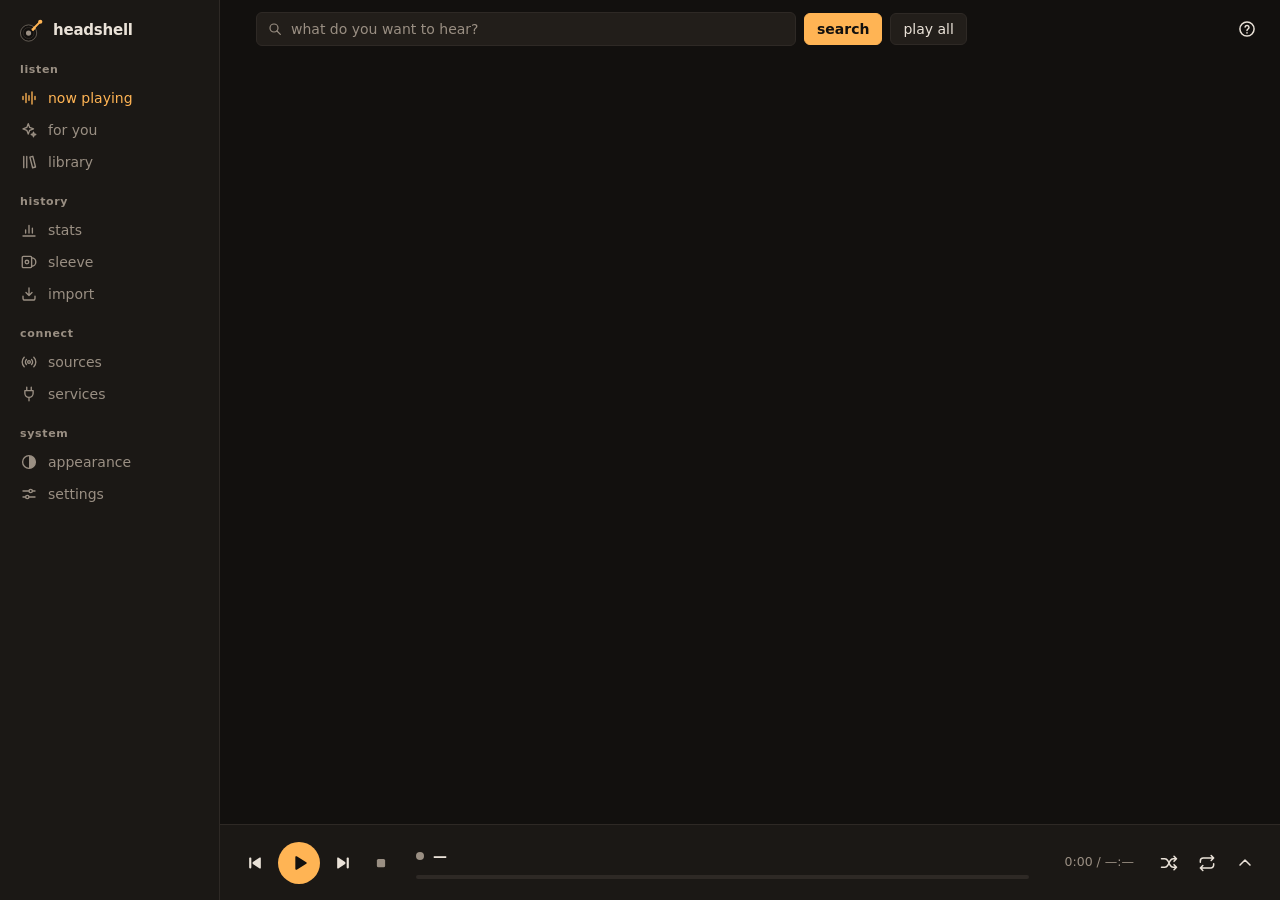
==== commit b7ef7d35: "D-093: Enter in the play box lists the matches instead of playing the first - Issue #1, point 8: a r" ====
--- a/crates/headshell/ui/index.html
+++ b/crates/headshell/ui/index.html
@@ -226,7 +226,7 @@
               spellcheck="false"
             />
           </label>
-          <button type="submit" class="primary">play</button>
+          <button type="submit" class="primary" data-i18n="ui.play.search">search</button>
           <button id="btnPlayAll" type="button" title="play every match (Shift+Enter)">play all</button>
           <!-- What the play box offers while it is typed in (D-080): the
                chosen provider's tracks whose title begins with the text, then
@@ -246,6 +246,20 @@
              Songs picked from the listener's own history, one source at a
              time. Worked out on this machine: a source is asked only for
              songs like one of its own tracks. -->
+        <!-- What a search finds, as a list (issue #1, point 8): Enter in the
+             play box opens it. A section the sidebar doesn't list; `app.js`
+             draws it from the suggestions' answer. -->
+        <section id="panel-results" class="panel" aria-labelledby="titleResults" hidden>
+          <header class="panel-head">
+            <h1 id="titleResults" class="panel-title" data-i18n="ui.results.title">results</h1>
+            <p id="resultsLede" class="panel-lede"></p>
+            <div class="panel-actions">
+              <button id="btnResultsPlayAll" type="button" data-i18n="ui.results.play_all">play every match</button>
+            </div>
+          </header>
+          <div id="resultsBody" class="results" aria-live="polite"></div>
+        </section>
+
         <section id="panel-foryou" class="panel" aria-labelledby="titleForYou" hidden>
           <header class="panel-head">
             <h1 id="titleForYou" class="panel-title">for you</h1>
@@ -751,6 +765,49 @@
                setting joins without the page growing a card each time. A
                group is a `settings-group`; a choice is a `setting` with its
                `setting-row`. -->
+
+          <!-- Language (D-089), first: someone who can't read the language
+               the app speaks finds it without reading the page. The list is
+               what the languages folder holds; English is built in. Every
+               word here comes from the language files (`words.js`). -->
+          <section class="settings-group" aria-labelledby="groupLanguage">
+            <h2 id="groupLanguage" class="settings-group-title" data-i18n="ui.settings.language.group">language</h2>
+            <div class="card settings-list">
+              <div class="setting">
+                <div class="setting-row">
+                  <div class="setting-text">
+                    <h3 id="languageTitle" class="setting-title" data-i18n="ui.settings.language.title">language</h3>
+                    <p id="languageHint" class="hint" data-i18n="ui.settings.language.hint">The language headshell speaks.</p>
+                  </div>
+                  <select
+                    id="languageSelect"
+                    aria-labelledby="languageTitle"
+                    aria-describedby="languageHint languageNote"
+                  ></select>
+                </div>
+                <p id="languageNote" class="hint setting-note" hidden></p>
+                <div id="languageDebug" class="hint setting-note debug-only"></div>
+              </div>
+              <div class="setting">
+                <div class="setting-row">
+                  <div class="setting-text">
+                    <h3 id="languageAddTitle" class="setting-title" data-i18n="ui.settings.language.add_title">add a language</h3>
+                    <p id="languageAddHint" class="hint" data-i18n="ui.settings.language.add_hint">
+                      Put a language file in the languages folder and it shows up here.
+                    </p>
+                  </div>
+                  <span class="setting-action">
+                    <button
+                      id="languageFolderButton"
+                      type="button"
+                      aria-describedby="languageAddHint"
+                      data-i18n="ui.settings.language.open_folder"
+                    >open the folder</button>
+                  </span>
+                </div>
+              </div>
+            </div>
+          </section>
 
           <!-- Listening: what plays and how (D-086). -->
           <section class="settings-group" aria-labelledby="groupListening">
@@ -1133,13 +1190,13 @@
     <!-- ————————————————— player bar -->
     <footer id="player" class="player" aria-label="player">
       <div class="controls transport">
-        <button id="btnPrev" class="icon-button" type="button" title="previous (←)" aria-label="previous song">
+        <button id="btnPrev" class="icon-button" type="button" title="previous (Ctrl+←)" aria-label="previous song" data-i18n-attr="title=ui.player.previous_title">
           <svg class="icon" aria-hidden="true"><use href="#i-prev" /></svg>
         </button>
         <button id="btnPlayPause" class="icon-button play" type="button" title="play / pause (space)" aria-label="play">
           <svg class="icon" aria-hidden="true"><use id="playPauseIcon" href="#i-play" /></svg>
         </button>
-        <button id="btnNext" class="icon-button" type="button" title="next (→)" aria-label="next song">
+        <button id="btnNext" class="icon-button" type="button" title="next (Ctrl+→)" aria-label="next song" data-i18n-attr="title=ui.player.next_title">
           <svg class="icon" aria-hidden="true"><use href="#i-next" /></svg>
         </button>
         <button id="btnStop" class="icon-button subtle" type="button" title="stop" aria-label="stop">
@@ -1152,7 +1209,23 @@
           <span id="nowTitle" class="now-title">—</span>
           <span id="nowArtist" class="now-artist"></span>
         </div>
-        <div class="bar"><div id="barFill" class="fill"></div></div>
+        <!-- The line under the song moves in it (D-090): its own strip, out
+             of the bar's "open now playing" area. -->
+        <div
+          id="seek"
+          class="seek"
+          role="slider"
+          tabindex="0"
+          aria-valuemin="0"
+          aria-valuemax="0"
+          aria-valuenow="0"
+          aria-disabled="true"
+          aria-label="position in the song"
+          data-i18n-attr="aria-label=ui.player.seek"
+        >
+          <div class="bar"><div id="barFill" class="fill"></div></div>
+          <div id="seekKnob" class="knob" aria-hidden="true"><span class="knob-dot"></span></div>
+        </div>
       </div>
       <span id="timeLabel" class="time">0:00 / —:—</span>
       <div class="controls modes">
@@ -1174,10 +1247,11 @@
         <h2 id="helpTitle">keyboard shortcuts</h2>
         <ul class="keys">
           <li><span><kbd>space</kbd></span> pause or keep playing</li>
-          <li><span><kbd>←</kbd> <kbd>→</kbd></span> previous or next song</li>
+          <li><span><kbd>←</kbd> <kbd>→</kbd></span> <span data-i18n="ui.help.keys.seek">back or forward 5 seconds</span></li>
+          <li><span><kbd>Ctrl</kbd>+<kbd>←</kbd> <kbd>→</kbd></span> <span data-i18n="ui.help.keys.songs">previous or next song</span></li>
           <li><span><kbd>/</kbd></span> jump to the search box</li>
           <li><span><kbd>L</kbd></span> show the lyrics — press again for up next</li>
-          <li><span><kbd>Enter</kbd></span> play the first match</li>
+          <li><span><kbd>Enter</kbd></span> <span data-i18n="ui.help.keys.enter">list every match — pick one to play it</span></li>
           <li><span><kbd>↓</kbd> <kbd>↑</kbd></span> move through the suggestions (Enter plays one)</li>
           <li><span><kbd>Shift</kbd>+<kbd>Enter</kbd></span> play every match</li>
           <li><span><kbd>Ctrl</kbd>+<kbd>1</kbd>…<kbd>9</kbd>, <kbd>0</kbd></span> jump to a section</li>
@@ -1190,6 +1264,7 @@
           Right-click a song, a service or anything in the sidebar to see what you can do with it.
           Swipe a message to the right to make it go away. Click the player bar, or drag it up, to
           open now playing.
+          <span data-i18n="ui.help.lyrics_click">Click a line of the lyrics to play from it.</span>
         </p>
         <button id="btnHelpClose" type="button">close</button>
       </div>
--- a/crates/headshell/ui/style.css
+++ b/crates/headshell/ui/style.css
@@ -1882,6 +1882,11 @@
   overflow-wrap: anywhere;
 }
 
+/* A synced line is a place in the song: a click plays from it (D-090). */
+.lyrics:not(.unsynced) .lyric {
+  cursor: pointer;
+}
+
 /* A pause in synced lyrics: the music goes on without words. */
 .lyric.gap {
   color: var(--headshell-text-dim);
@@ -2767,9 +2772,11 @@
   color: var(--headshell-accent);
 }
 
+/* Late, as the line's colour (D-090): a moment of buffering doesn't flash. */
 .state.buffering {
   color: var(--headshell-info);
-  animation: pulse calc(var(--headshell-duration) * 6) ease-in-out infinite alternate;
+  transition: color 0s linear 400ms;
+  animation: pulse calc(var(--headshell-duration) * 6) ease-in-out 400ms infinite alternate;
 }
 
 .state.stopped {
@@ -2785,6 +2792,26 @@
   }
 }
 
+/* The line under the song moves in it (D-090). Its strip is three times
+ * the line's height, so it is easy to hit, and it is cut out of the bar's
+ * "open now playing" area (`app.js`). The negative margin keeps the layout
+ * where the bare line had it. */
+.seek {
+  position: relative;
+  margin: -6px 0;
+  padding: 6px 0;
+  cursor: pointer;
+}
+
+.seek[aria-disabled="true"] {
+  cursor: default;
+}
+
+/* The ring goes round the knob, not round the strip. */
+.seek:focus-visible {
+  outline: none;
+}
+
 .bar {
   height: 4px;
   overflow: hidden;
@@ -2801,8 +2828,57 @@
   will-change: transform;
 }
 
-.player.buffering .fill {
+/* The knob rides the fill's end: a point at the line's start, moved with
+ * `translateX` (D-028); the dot is centred on it. Always there while a
+ * track can be moved in. */
+.knob {
+  position: absolute;
+  top: 50%;
+  left: 0;
+  pointer-events: none;
+  will-change: transform;
+}
+
+.seek[aria-disabled="true"] .knob {
+  visibility: hidden;
+}
+
+.knob-dot {
+  position: absolute;
+  width: 12px;
+  height: 12px;
+  margin: -6px 0 0 -6px;
+  border-radius: 50%;
+  background: var(--headshell-accent);
+  /* A rim of the bar's own colour lifts it off the line. */
+  box-shadow: 0 0 0 2px var(--headshell-surface);
+  transition: transform var(--headshell-duration) ease-out;
+}
+
+.seek:hover .knob-dot {
+  transform: scale(1.17);
+}
+
+/* Held: bigger at once — the press answers on the way down. */
+.seek.scrubbing .knob-dot {
+  transform: scale(1.33);
+  transition: none;
+}
+
+.seek:focus-visible .knob-dot {
+  box-shadow:
+    0 0 0 2px var(--headshell-surface),
+    0 0 0 4px var(--headshell-accent);
+}
+
+/* A moment of buffering — a jump in the track, the start of a local file —
+ * doesn't flash the line: the colour turns only when the wait is long
+ * enough to be noticed, and turns back at once. */
+.player.buffering .fill,
+.player.buffering .knob-dot {
   background: var(--headshell-info);
+  transition-property: background-color, transform;
+  transition-delay: 400ms, 0s;
 }
 
 .time {
@@ -2990,6 +3066,48 @@
 
 .keys li:last-child {
   border-bottom: 0;
+}
+
+/* ————————————————— the search results (issue #1, point 8)
+ *
+ * The suggestions' rows, laid out as a page: the same row, in a list that
+ * scrolls with the section instead of floating under the field. */
+
+.results-heading {
+  margin: 28px 0 8px;
+  color: var(--headshell-text-dim);
+  font-size: 12px;
+  font-weight: 650;
+  letter-spacing: 0.04em;
+  text-transform: uppercase;
+}
+
+.results-heading:first-child {
+  margin-top: 0;
+}
+
+.results-list {
+  display: grid;
+  gap: 2px;
+}
+
+.results-list .suggest-row {
+  cursor: pointer;
+}
+
+.results-list .suggest-row:hover,
+.results-list .suggest-row:focus-visible {
+  background: var(--headshell-accent);
+  color: var(--headshell-bg);
+  outline: none;
+}
+
+.results-list .suggest-row:hover .suggest-sub,
+.results-list .suggest-row:hover .suggest-time,
+.results-list .suggest-row:focus-visible .suggest-sub,
+.results-list .suggest-row:focus-visible .suggest-time {
+  color: inherit;
+  opacity: 0.8;
 }
 
 /* ————————————————— suggestions under the play box (D-080)
@@ -3856,7 +3974,9 @@
 
   button:active:not(:disabled),
   .dropzone.over,
-  .switch:active:not(:disabled) .switch-knob {
+  .switch:active:not(:disabled) .switch-knob,
+  .seek:hover .knob-dot,
+  .seek.scrubbing .knob-dot {
     transform: none;
   }
 }
